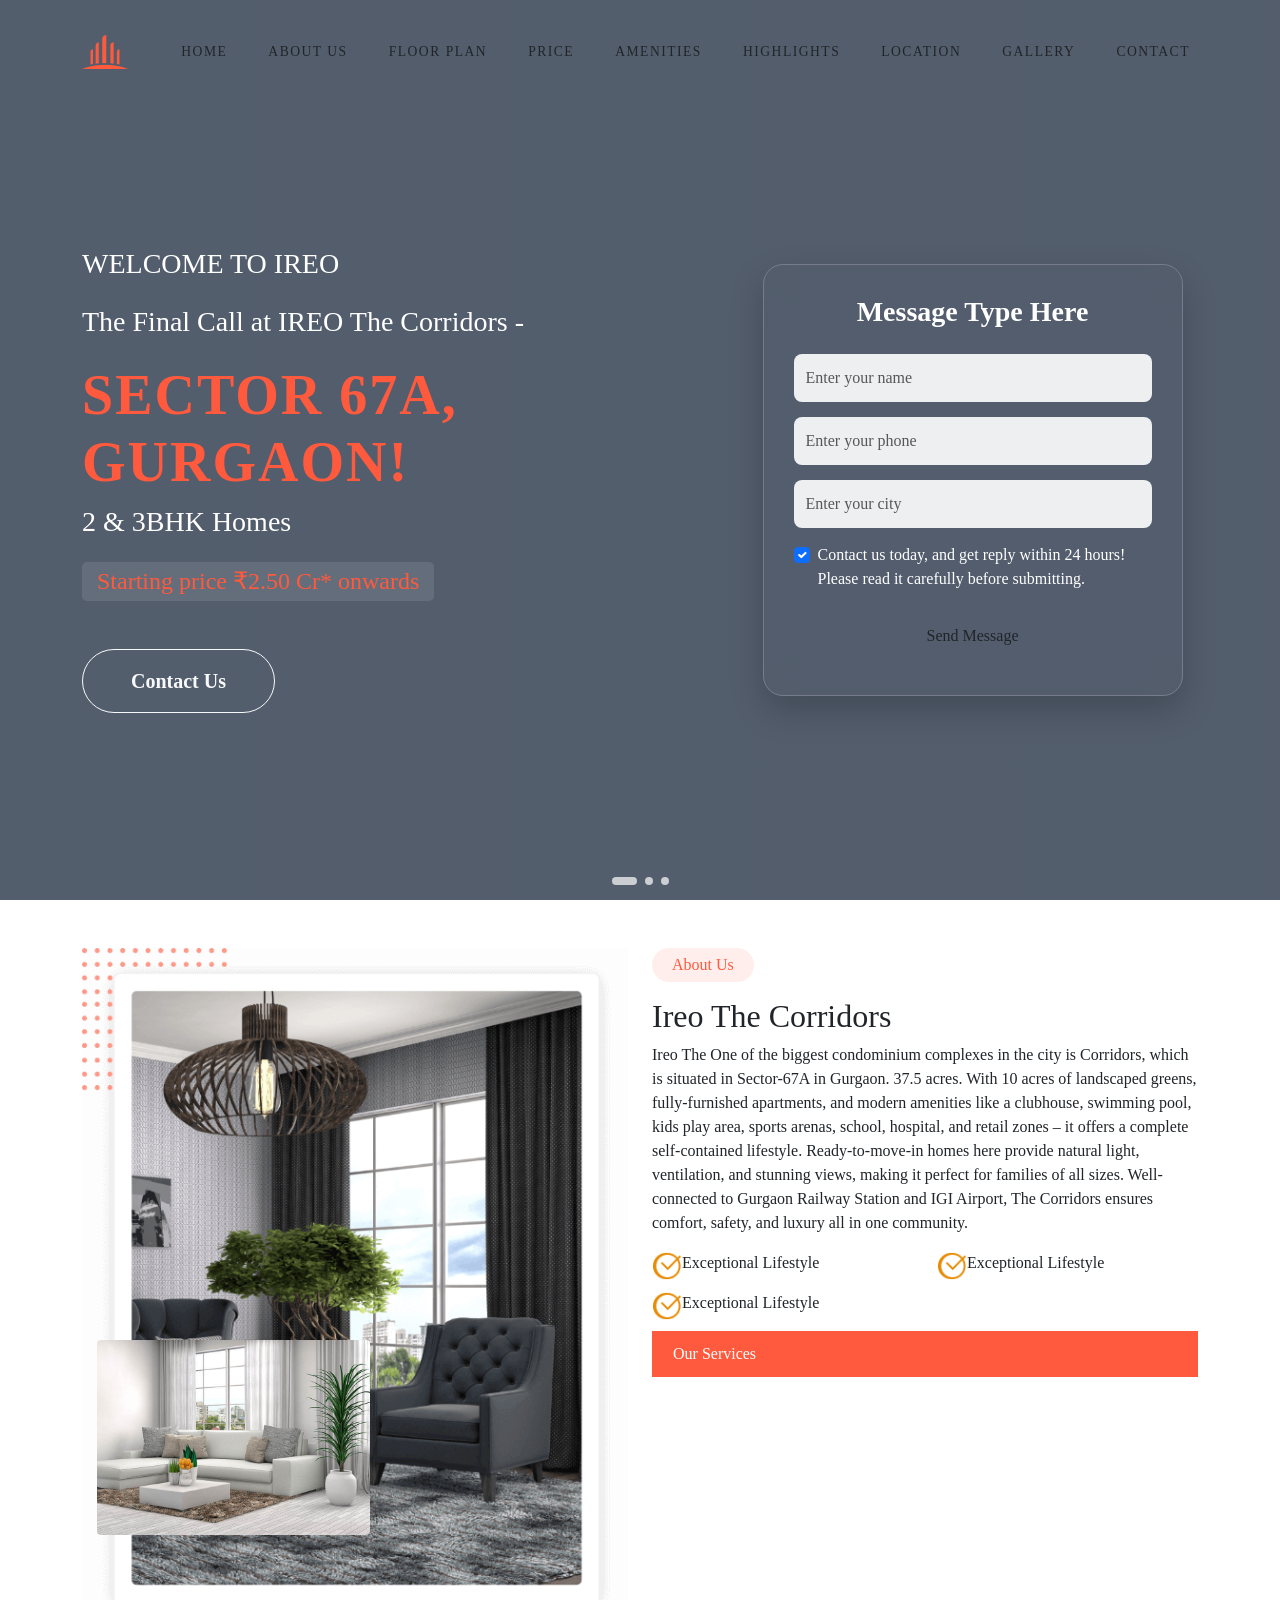
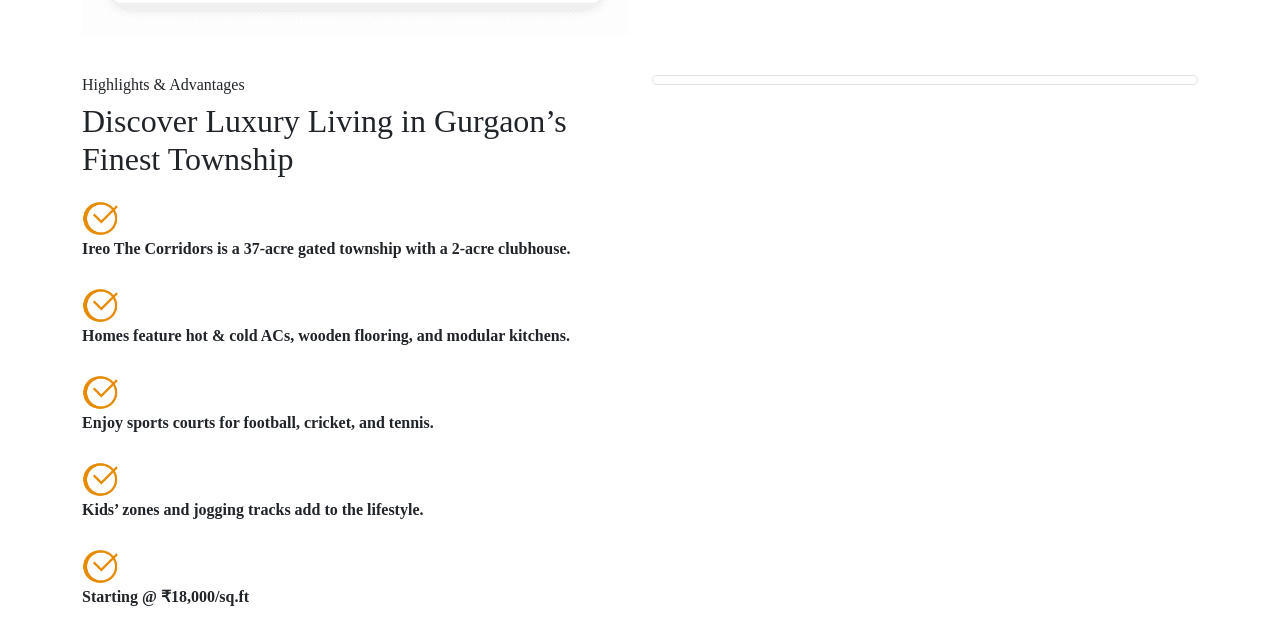
==== index.html @ 1a6e7563 "commit" ====
<!DOCTYPE html>
<html lang="en">

<head>
    <meta charset="UTF-8">
    <meta name="viewport" content="width=device-width, initial-scale=1.0">
    <title>Interior Design Studio | Premium Hero</title>

    <link
        href="https://fonts.googleapis.com/css2?family=Playfair+Display:wght@400;500;600&family=Montserrat:wght@300;400;500&display=swap"
        rel="stylesheet">
    <link href="https://unpkg.com/aos@2.3.1/dist/aos.css" rel="stylesheet">
    <link rel="stylesheet" href="https://cdnjs.cloudflare.com/ajax/libs/font-awesome/6.4.0/css/all.min.css">

    <link href="https://cdn.jsdelivr.net/npm/bootstrap@5.3.0/dist/css/bootstrap.min.css" rel="stylesheet">
    <link rel="stylesheet" href="https://cdnjs.cloudflare.com/ajax/libs/magnific-popup.js/1.1.0/magnific-popup.min.css">

    <link rel="stylesheet" href="https://cdn.jsdelivr.net/npm/swiper@11/swiper-bundle.min.css" />
    <link rel="stylesheet" href="style.css">

</head>

<body>

    <nav class="navbar navbar-expand-lg fixed-top" id="mainNav">
        <div class="container">
            <a class="navbar-brand" href="#"><img src="images/logo-light.png" alt=""></a>
            <button class="navbar-toggler" type="button" data-bs-toggle="collapse" data-bs-target="#navbarNav">
                <span class="navbar-toggler-icon"></span>
            </button>
            <div class="collapse navbar-collapse" id="navbarNav">
                <ul class="navbar-nav ms-auto">
                    <li class="nav-item"><a class="nav-link" href="#">Home</a></li>
                    <li class="nav-item"><a class="nav-link" href="#">About us</a></li>
                    <li class="nav-item"><a class="nav-link" href="#">Floor Plan</a></li>
                    <li class="nav-item"><a class="nav-link" href="#">Price</a></li>
                    <li class="nav-item"><a class="nav-link" href="#">Amenities</a></li>
                    <li class="nav-item"><a class="nav-link" href="#">Highlights</a></li>
                    <li class="nav-item"><a class="nav-link" href="#">Location</a></li>
                    <li class="nav-item"><a class="nav-link" href="#">Gallery</a></li>
                    <li class="nav-item"><a class="nav-link" href="#">Contact
                        </a></li>



                </ul>

            </div>
        </div>
    </nav>
    <!-- hero section  -->
    <section class="banner-sectionn">
        <div class="swiper mySwiperbann">
            <div class="swiper-wrapper">
                <div class="swiper-slide">
                    <div class="slide-bg"
                        style="background-image:linear-gradient(rgba(10, 25, 47, 0.7), rgba(10, 25, 47, 0.7)), url('https://i.pinimg.com/1200x/26/21/53/26215335d6351d52ab67315c3a9838b4.jpg');">
                    </div>
                    <div class="overlay"></div>
                </div>
                <div class="swiper-slide">
                    <div class="slide-bg"
                        style="background-image:linear-gradient(rgba(10, 25, 47, 0.6), rgba(10, 25, 47, 0.6)), url('https://i.pinimg.com/1200x/c9/88/17/c988176f91ba1140677cca1455663de6.jpg');">
                    </div>
                    <div class="overlay"></div>
                </div>
                <div class="swiper-slide">
                    <div class="slide-bg"
                        style="background-image:linear-gradient(rgba(10, 25, 47, 0.6), rgba(10, 25, 47, 0.6)), url('https://i.pinimg.com/1200x/88/0f/dd/880fdd22dc7174fcfbcab7b15460d712.jpg');">
                    </div>
                    <div class="overlay"></div>
                </div>
            </div>
            <div class="swiper-pagination"></div>
        </div>

        <div class="static-content-overlay">
            <div class="container hero-content">
                <div class="row gy-5 align-items-center ">

                    <div class="col-lg-7" data-aos="fade-right" data-aos-duration="1200">
                        <p class="h3 fw-light mb-4 text-start">WELCOME TO IREO


                        <p class="h3 fw-light mb-4 text-start">The Final Call at IREO The Corridors -

                        </p>
                        <h1 class="display-4 fw-bold mb-2 text-uppercase text-start" style="color: hsl(9, 100%, 62%)">
                            Sector 67A, Gurgaon!</h1>

                        <p class="h3 fw-light mb-4 text-start">2 & 3BHK Homes
                        <p class="h3 fw-light mb-4 text-start price-tag">Starting price ₹2.50 Cr* onwards




                        <div class="mt-4 d-flex flex-wrap gap-3 hero-btn">
                            <a href="tel:9112764534"
                                class="btn btn-outline-light btn-lg px-5 py-3 fw-bold rounded-pill">Contact Us</a>
                        </div>
                    </div>

                    <div class="col-lg-5" data-aos="zoom-in" data-aos-delay="300">
                        <div class="form-card">
                            <h3>Message Type Here</h3>
                            <form id="leadForm">
                                <input type="text" class="form-control" placeholder="Enter your name" required>
                                <input type="tel" class="form-control" placeholder="Enter your phone" required>
                                <input type="text" class="form-control" placeholder="Enter your city" required>

                                <div class="form-check mb-3">
                                    <input class="form-check-input" type="checkbox" value="" id="flexCheckDefault"
                                        checked>
                                    <label class="form-check-label" for="flexCheckDefault">
                                        Contact us today, and get reply within 24 hours! Please read it carefully before
                                        submitting.
                                    </label>
                                </div>

                                <button type="submit" class="btn btn-custommm w-100 py-3">Send Message</button>

                            </form>

                        </div>
                    </div>

                </div>
            </div>
        </div>
    </section>

    <!-- new  -->
    <div class="container mt-5">
        <div class="row">
            <div class="col-lg-6">
                <figure class="about-banner">
                    <img src="images/about-banner-1.png" alt="House interior">

                    <img src="images/about-banner-2.jpg" alt="House interior" class="abs-img">
                </figure>
            </div>
            <div class="col-lg-6">
                <p class="section-subtitle">About Us</p>
                <h2 class="h2 section-title">Ireo The Corridors</h2>
                <p class="about-text">
                    Ireo The One of the biggest condominium complexes in the city is Corridors, which is situated in
                    Sector-67A in Gurgaon. 37.5 acres. With 10 acres of landscaped greens, fully-furnished apartments,
                    and modern amenities like a clubhouse, swimming pool, kids play area, sports arenas, school,
                    hospital, and retail zones – it offers a complete self-contained lifestyle. Ready-to-move-in homes
                    here provide natural light, ventilation, and stunning views, making it perfect for families of all
                    sizes. Well-connected to Gurgaon Railway Station and IGI Airport, The Corridors ensures comfort,
                    safety, and luxury all in one community.


                </p>

                <div class="col-md-12">
                    <div class="row">
                        <div class="col-md-6 d-flex text-center">
                            <div class="about-item-icon ">
                                <img src="images/check.png" alt="">
                            </div>

                            <p class="about-item-text">Exceptional Lifestyle</p>

                        </div>
                        <div class="col-md-6 d-flex text-center">
                            <div class="about-item-icon ">
                                <img src="images/check.png" alt="">
                            </div>

                            <p class="about-item-text">Exceptional Lifestyle</p>

                        </div>
                        <div class="col-md-6 d-flex text-center">
                            <div class="about-item-icon ">
                                <img src="images/check.png" alt="">
                            </div>

                            <p class="about-item-text">Exceptional Lifestyle</p>

                        </div>
                    </div>
                                <a href="#service" class="btnn">Our Services</a>

                </div>

            </div>
        </div>
    </div>
    <!-- new  -->
    <section>
        <div class="container">
            <div class="row">
                <div class="col-lg-6">
                    <div class="list-high">
                        <h6>Highlights & Advantages</h6>
                        <h2>Discover Luxury Living in Gurgaon’s Finest Township
                        </h2>
                        <ul>
                            <li><img src="images/check.png" alt=""> <strong>Ireo The Corridors is a 37-acre gated
                                    township with a 2-acre clubhouse.</strong></li>
                            <li><img src="images/check.png" alt=""><strong>Homes feature hot & cold ACs, wooden
                                    flooring, and modular kitchens.
                                </strong></li>
                            <li><img src="images/check.png" alt=""><strong>Enjoy sports courts for football, cricket,
                                    and tennis.
                                </strong></li>
                            <li><img src="images/check.png" alt=""><strong>Kids’ zones and jogging tracks add to the
                                    lifestyle.</strong></li>
                            <li><img src="images/check.png" alt=""><strong>Starting @ ₹18,000/sq.ft</strong></li>

                        </ul>
                    </div>
                </div>
                <!-- 2 -->
                <div class="col-lg-6 col-md-6" data-aos="fade-left">
                    <div class="about-capital-image action-area">
                        <img src="https://i.pinimg.com/1200x/95/41/b0/9541b01515175f58a9a95c02dca76b1c.jpg" alt=""
                            title="TheNoidaTower" class="w-100 img-thumbnail round-img">
                    </div>
                </div>
            </div>
        </div>
    </section>
    <!-- highlight section  -->
    <script src="https://cdn.jsdelivr.net/npm/bootstrap@5.3.0/dist/js/bootstrap.bundle.min.js"></script>
    <script src="https://cdn.jsdelivr.net/npm/swiper@11/swiper-bundle.min.js"></script>
    <script src="https://code.jquery.com/jquery-3.6.0.min.js"></script>
    <script src="https://unpkg.com/aos@2.3.1/dist/aos.js"></script>


    <script>
        AOS.init({
            once: true,
            duration: 1000
        });

        var swiper = new Swiper(".mySwiperbann", {
            loop: true,
            speed: 2000,
            autoplay: {
                delay: 4000,
                disableOnInteraction: false,
            },
            effect: 'fade',
            fadeEffect: {
                crossFade: true
            },
            pagination: {
                el: ".swiper-pagination",
                clickable: true,
            },
        });

        document.getElementById('leadForm').addEventListener('submit', function (e) {
            e.preventDefault();
            alert('Thank you! Our expert will contact you shortly.');
        });
    </script>
    <script>


        const nav = document.getElementById('mainNav');
        window.addEventListener('scroll', () => {
            if (window.scrollY > 80) {
                nav.classList.add('scrolled');
            } else {
                nav.classList.remove('scrolled');
            }
        });
    </script>


    <!-- amenities swiper js  -->

    <script src="https://code.jquery.com/jquery-3.6.0.min.js"></script>
    <script src="https://cdnjs.cloudflare.com/ajax/libs/magnific-popup.js/1.1.0/jquery.magnific-popup.min.js"></script>


</body>

</html>
---- style.css ----
:root {
     --dark-jungle-green: hsl(188, 63%, 7%);
     --prussian-blue: hsl(200, 69%, 14%);
     --raisin-black-1: hsl(227, 29%, 13%);
     --raisin-black-2: hsl(229, 17%, 19%);
     --yellow-green: hsl(89, 72%, 45%);
     --orange-soda: hsl(9, 100%, 62%);
     --cultured-1: hsl(0, 0%, 93%);
     --cultured-2: hsl(192, 24%, 96%);
     --misty-rose: hsl(7, 56%, 91%);
     --alice-blue: hsl(210, 100%, 97%);
     --seashell: hsl(8, 100%, 97%);
     --cadet: hsl(200, 15%, 43%);
     --white: hsl(0, 0%, 100%);
     --black: hsl(0, 0%, 0%);
     --opal: hsl(180, 20%, 62%);
 }

  --ff-nunito-sans: "Nunito Sans", sans-serif;
  --ff-poppins: "Poppins", sans-serif;

  --fs-1: 1.875rem;
  --fs-2: 1.5rem;
  --fs-3: 1.375rem;
  --fs-4: 1.125rem;
  --fs-5: 0.875rem;
  --fs-6: 0.813rem;
  --fs-7: 0.75rem;

  --fw-500: 500;
  --fw-600: 600;
  --fw-700: 700;

  /**
   * transition
   */

  --transition: 0.25s ease;

  /**
   * spacing
   */

  --section-padding: 100px;

  /**
   * shadow
   */

  --shadow-1: 0 5px 20px 0 hsla(219, 56%, 21%, 0.1);
  --shadow-2: 0 16px 32px hsla(188, 63%, 7%, 0.1);

}





/*-----------------------------------*\
  #RESET
\*-----------------------------------*/

*, *::before, *::after {
  margin: 0;
  padding: 0;
  box-sizing: border-box;
}

li { list-style: none; }

a { text-decoration: none; }

a,
img,
span,
button,
ion-icon { display: block; }

button {
  border: none;
  background: none;
  font: inherit;
  text-align: left;
  cursor: pointer;
}

address { font-style: normal; }

ion-icon { pointer-events: none; }

html {
  font-family: var(--ff-nunito-sans);
  scroll-behavior: smooth;
}

body {
  background: var(--white);
  overflow-x: hidden;
}

::-webkit-scrollbar {
  width: 10px;
  height: 8px;
}

::-webkit-scrollbar-track { background: var(--white); }

::-webkit-scrollbar-thumb {
  background: var(--cadet);
  border-left: 2px solid var(--white);
}


@import url('https://fonts.googleapis.com/css2?family=Alyamama:wght@300..900&family=Cinzel:wght@400..900&family=Lobster+Two:ital,wght@0,400;0,700;1,400;1,700&family=Quicksand:wght@300..700&family=Vollkorn:ital,wght@0,400..900;1,400..900&display=swap');

 
 
 body {
     margin: 0;
     background-color: #fff;
     /* font-family: "Quicksand", sans-serif !important; */
  /* font-family: "Lobster Two", sans-serif !important; */

  /* font-family: "Alyamama", serif !important; */
 
  font-family: "Cinzel", serif !important;

  /* font-family: "Vollkorn", serif !important; */

 }

 h1,
 .navbar-brand {
     /* font-family: 'Playfair Display', serif; */
     letter-spacing: 2px;
 }

 .navbar {
     padding: 30px 0;
     transition: var(--transition);
     background: transparent;
     z-index: 1000;
 }

 .navbar.scrolled {
     padding: 15px 0;
     background: #fff;
     box-shadow: 0 5px 20px rgba(0, 0, 0, 0.05);
 }

 .navbar.scrolled .navbar-brand,
 .navbar.scrolled .nav-link {
     color: #000 !important;
 }


 .navbar-brand {
     font-weight: 600;
     color: var(--text-dark) !important;
 }

 .nav-link {
     color: var(--text-dark) !important;
     font-size: 0.85rem;
     text-transform: uppercase;
     letter-spacing: 1.5px;
     margin-left: 25px;
     transition: 0.3s;
 }

 .nav-link:hover {
     color: var(--accent-brown) !important;
 }

 /* hero section css  */
 :root {
     --transition-speed: 0.8s;
 }



 .banner-sectionn {
     position: relative;
     height: 100vh;
     width: 100%;
     overflow: hidden;
     background: #ffffff;

 }

 @media screen and (min-width:972px) {
     .banner-sectionn .hero-content {
         margin-top: 60px !important;
     }
 }

 .banner-sectionn .mySwiperbann {
     width: 100%;
     height: 100%;
     position: absolute;
     top: 0;
     left: 0;
     z-index: 1;
 }

 .banner-sectionn .slide-bg {
     position: absolute;
     top: 0;
     left: 0;
     width: 100%;
     height: 100%;
     background-size: cover;
     background-position: center;
     transform: scale(1.1);
     transition: transform 4s ease;
 }

 .banner-sectionn .swiper-slide-active .slide-bg {
     transform: scale(1);
 }

 .banner-sectionn .overlay {
     position: absolute;
     top: 0;
     left: 0;
     width: 100%;
     height: 100%;
     /* background: rgba(0, 0, 0, 0.4); */
     z-index: 1;

 }

 .banner-sectionn .static-content-overlay {
     position: absolute;
     top: 0;
     left: 0;
     width: 100%;
     height: 100%;
     z-index: 10;
     display: flex;
     align-items: center;
     pointer-events: none;
 }

 .banner-sectionn .hero-content {
     width: 100%;
     color: #fff;
     pointer-events: auto;
 }

 /* Amenities Styling */
 .banner-sectionn .amenities-list {
     list-style: none;
     padding: 0;
 }

 .banner-sectionn .amenities-list li {
     background: rgba(255, 255, 255, 0.12);
     margin-bottom: 12px;
     padding: 14px;
     border-left: 5px solid var(--gold-color);
     backdrop-filter: blur(10px);
     border-radius: 0 10px 10px 0;
     font-size: 1.15rem;
     max-width: 580px;
     display: flex;
     align-items: center;
 }

 /* Form Styling */
 .banner-sectionn .form-card {
     background: var(--glass-bg);
     backdrop-filter: blur(15px);
     border: 1px solid rgba(255, 255, 255, 0.2);
     padding: 30px;
     border-radius: 20px;
     box-shadow: 0 15px 35px rgba(0, 0, 0, 0.2);
     animation: slideInRight 1s ease forwards;
 }

 .banner-sectionn .form-card h3 {
     font-weight: bold;
     text-align: center;
     margin-bottom: 25px;
     color: #fff;
 }

 .banner-sectionn .form-control {
     background: rgba(255, 255, 255, 0.9);
     border: none;
     padding: 12px;
     margin-bottom: 15px;
     border-radius: 8px;
 }

 .banner-sectionn .captcha-box {
     background: #fff;
     border-radius: 6px;
     display: flex;
     align-items: center;
     margin-bottom: 20px;
     overflow: hidden;
 }

 .banner-sectionn .captcha-label {
     padding: 0 15px;
     color: #333;
     font-weight: bold;
     border-right: 1px solid #eee;
     background: #f8f9fa;
     height: 48px;
     line-height: 48px;
 }

 .banner-sectionn .submit-btn {
     background: var(--gold-color);
     color: #000;
     font-weight: 700;
     width: 100%;
     padding: 14px;
     border: none;
     border-radius: 6px;
     transition: 0.3s;
     text-transform: uppercase;
 }

 .banner-sectionn .submit-btn:hover {
     background: #fff;
     transform: translateY(-2px);
 }



 /* Responsive Breakpoints */
 @media (max-width: 991px) {
     .banner-sectionn {
         height: auto;
         min-height: 100vh;
     }

     .banner-sectionn .static-content-overlay {
         position: relative;
         padding: 100px 0 50px 0;
         display: block;
     }

     .banner-sectionn .mySwiperban {
         position: fixed;
         /* Keep background fixed while scrolling content on mobile */
     }

     .banner-sectionn .hero-content h1,
     .hero-content p {
         text-align: center !important;
     }

     .banner-sectionn .amenities-list li {
         max-width: 100%;
         font-size: 1rem;
     }

     .banner-sectionn .d-flex.gap-3 {
         justify-content: center;
     }
 }

 /* Swiper Pagination Style */
 .banner-sectionn .swiper-pagination-bullet {
     background: #fff !important;
     opacity: 0.7;
 }

 .banner-sectionn .swiper-pagination-bullet-active {
     background: #fff !important;
     width: 25px;
     border-radius: 5px;
 }

 /* Content & Amenities */
 .hero-content {
     position: relative;
     z-index: 10;
     color: #fff;
 }

 .amenities-list {
     list-style: none;
     padding: 0;
 }

 .amenities-list li {
     background: rgba(255, 255, 255, 0.12);
     margin-bottom: 12px;
     padding: 14px;
     border-left: 5px solid var(--gold-color);
     backdrop-filter: blur(10px);
     border-radius: 0 10px 10px 0;
     font-size: 1.15rem;
     max-width: 580px;
     display: flex;
     align-items: center;
 }

 /* Right Form Styling */
 .form-card {
     background: var(--green-color);
     padding: 35px;
     border-radius: 15px 50px;
     border: 1px solid rgba(255, 255, 255, 0.15);
     box-shadow: 0 20px 40px rgba(0, 0, 0, 0.5);
     max-width: 420px;
     margin: 0 auto;
 }

 .form-card h3 {
     color: var(--gold-color);
     font-weight: bold;
     text-align: center;
     margin-bottom: 25px;
 }

 .form-control {
     height: 48px;
     margin-bottom: 15px;
     border: none;
     border-radius: 6px;
 }

 .captcha-box {
     background: #fff;
     border-radius: 6px;
     display: flex;
     align-items: center;
     margin-bottom: 20px;
     overflow: hidden;
 }

 .captcha-label {
     padding: 0 15px;
     color: #333;
     font-weight: bold;
     border-right: 1px solid #eee;
     background: #f8f9fa;
     height: 48px;
     line-height: 48px;
 }

 .submit-btn {
     background: var(--gold-color);
     color: #000;
     font-weight: 700;
     width: 100%;
     padding: 14px;
     border: none;
     border-radius: 6px;
     transition: 0.3s;
 }

 .submit-btn:hover {
     background: #fff;
     transform: translateY(-2px);
 }

 /* Responsiveness Fine-Tuning */
 @media (max-width: 991px) {
     .hero-section {
         text-align: center;
         padding-top: 110px;
     }

     .amenities-list li {
         margin: 10px auto;
         text-align: left;
         font-size: 1rem;
     }

     .hero-content h1 {
         font-size: 2.2rem;
     }

     .swiper-button-next,
     .swiper-button-prev {
         display: none;
     }

 }

 /* css start  */
 .price-tag {
     font-size: 1.5rem;
     color: var(--orange-soda);
     background: rgba(255, 255, 255, 0.1);
     display: inline-block;
     padding: 5px 15px;
     border-radius: 5px;
     font-weight: bold;
     /* margin-top: 15px; */
 }

 .section-al {
     margin-top: 100px;
     margin-bottom: 100px;
 }

 /* Amenties css          */
 .list-high li {
     list-style: none;
     padding: 13px 0px;


 }

 .list-high ul {
     padding-left: 0px;
 }

 .list-high img {
     width: 37px;
     margin-right: 13px;
 }
.section-subtitle {
  color: var(--orange-soda);
  font-size: var(--fs-5);
  font-weight: var(--fw-600);
  padding: 5px 20px;
  background: hsla(9, 100%, 62%, 0.1);
  width: max-content;
  border-radius: 50px;
  margin-bottom: 15px;
}
 /* here is start css new  */
.about-banner {
  position: relative;
  margin-bottom: 40px;
}

.about-banner > img {
  max-width: max-content;
  width: 100%;
}

.about-banner .abs-img {
  position: absolute;
  bottom: 100px;
  left: 15px;
  width: 50%;
  border-radius: 4px;
}
.about-item-icon img{
    width: 30px;
}

.btnn {
  position: relative;
  background: var(--orange-soda);
  color: var(--white);
  font-family: var(--ff-poppins);
  font-size: var(--fs-5);
  text-transform: var(--text-transform, capitalize);
  border: 1px solid var(--orange-soda);
  padding: 10px 20px;
  z-index: 1;
}

.btnn:is(:hover, :focus) {
  background: var(--black);
  color: var(--dark-jungle-green);
  border-color: var(--black);
}

.btnn::before {
  content: "";
  position: absolute;
  top: 0;
  left: 0;
  width: 0;
  height: 100%;
  background: var(--white);
  transition: var(--transition);
  z-index: -1;
}

.btnn:is(:hover, :focus)::before { width: 100%; }
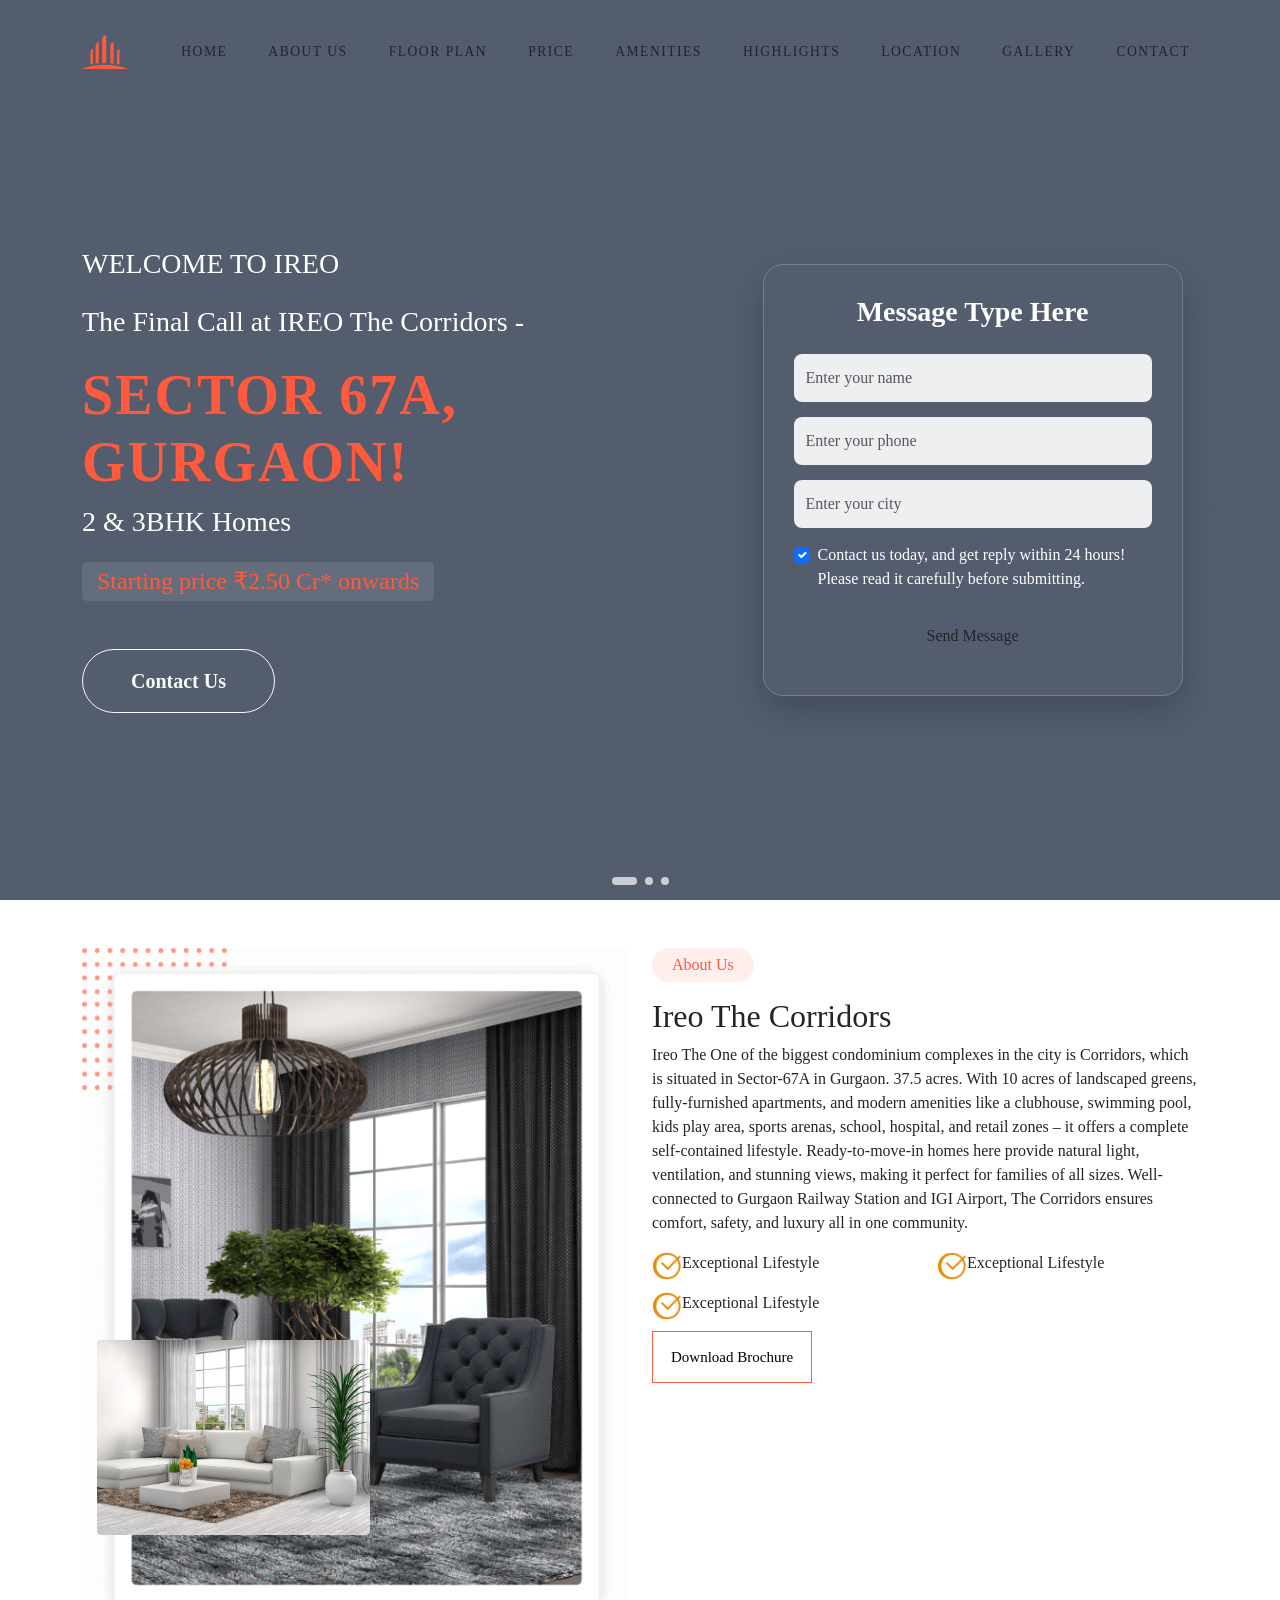
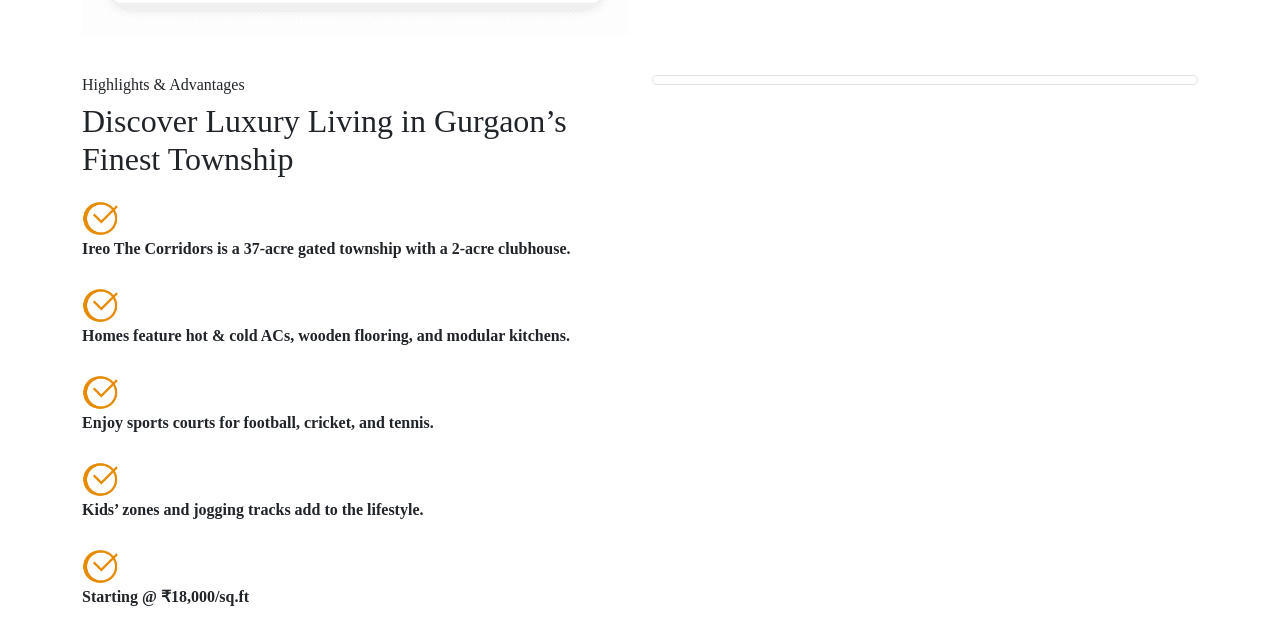
==== commit 88f546e9: "commmit" ====
--- a/index.html
+++ b/index.html
@@ -181,7 +181,7 @@
 
                         </div>
                     </div>
-                                <a href="#service" class="btnn">Our Services</a>
+<button class="button-57" role="button"><span class="text">Download Brochure</span><span>Download Brochure</span></button>
 
                 </div>
 
--- a/style.css
+++ b/style.css
@@ -16,41 +16,7 @@
      --opal: hsl(180, 20%, 62%);
  }
 
-  --ff-nunito-sans: "Nunito Sans", sans-serif;
-  --ff-poppins: "Poppins", sans-serif;
-
-  --fs-1: 1.875rem;
-  --fs-2: 1.5rem;
-  --fs-3: 1.375rem;
-  --fs-4: 1.125rem;
-  --fs-5: 0.875rem;
-  --fs-6: 0.813rem;
-  --fs-7: 0.75rem;
-
-  --fw-500: 500;
-  --fw-600: 600;
-  --fw-700: 700;
-
-  /**
-   * transition
-   */
-
-  --transition: 0.25s ease;
-
-  /**
-   * spacing
-   */
-
-  --section-padding: 100px;
-
-  /**
-   * shadow
-   */
-
-  --shadow-1: 0 5px 20px 0 hsla(219, 56%, 21%, 0.1);
-  --shadow-2: 0 16px 32px hsla(188, 63%, 7%, 0.1);
-
-}
+ 
 
 
 
@@ -146,6 +112,7 @@
      padding: 15px 0;
      background: #fff;
      box-shadow: 0 5px 20px rgba(0, 0, 0, 0.05);
+     transition: all 0.5s;
  }
 
  .navbar.scrolled .navbar-brand,
@@ -582,3 +549,68 @@
 
 .btnn:is(:hover, :focus)::before { width: 100%; }
 
+/* new  */
+
+/* CSS */
+.button-57 {
+  position: relative;
+  overflow: hidden;
+  border: 1px solid var(--orange-soda);
+  color: #000000;
+  display: inline-block;
+  font-size: 15px;
+  line-height: 15px;
+  padding: 18px 18px 17px;
+  text-decoration: none;
+  cursor: pointer;
+  background: #fff;
+  user-select: none;
+  -webkit-user-select: none;
+  touch-action: manipulation;
+}
+
+.button-57 span:first-child {
+  position: relative;
+  transition: color 600ms cubic-bezier(0.48, 0, 0.12, 1);
+  z-index: 10;
+}
+
+.button-57 span:last-child {
+  color: white;
+  display: block;
+  position: absolute;
+  bottom: 0;
+  transition: all 500ms cubic-bezier(0.48, 0, 0.12, 1);
+  z-index: 100;
+  opacity: 0;
+  top: 50%;
+  left: 50%;
+  transform: translateY(225%) translateX(-50%);
+  height: 14px;
+  line-height: 13px;
+}
+
+.button-57:after {
+  content: "";
+  position: absolute;
+  bottom: -50%;
+  left: 0;
+  width: 100%;
+  height: 100%;
+  background-color: var(--orange-soda);
+  transform-origin: bottom center;
+  transition: transform 600ms cubic-bezier(0.48, 0, 0.12, 1);
+  transform: skewY(9.3deg) scaleY(0);
+  z-index: 50;
+}
+
+.button-57:hover:after {
+  transform-origin: bottom center;
+  transform: skewY(9.3deg) scaleY(2);
+}
+
+.button-57:hover span:last-child {
+  transform: translateX(-50%) translateY(-100%);
+  opacity: 1;
+  transition: all 900ms cubic-bezier(0.48, 0, 0.12, 1);
+}
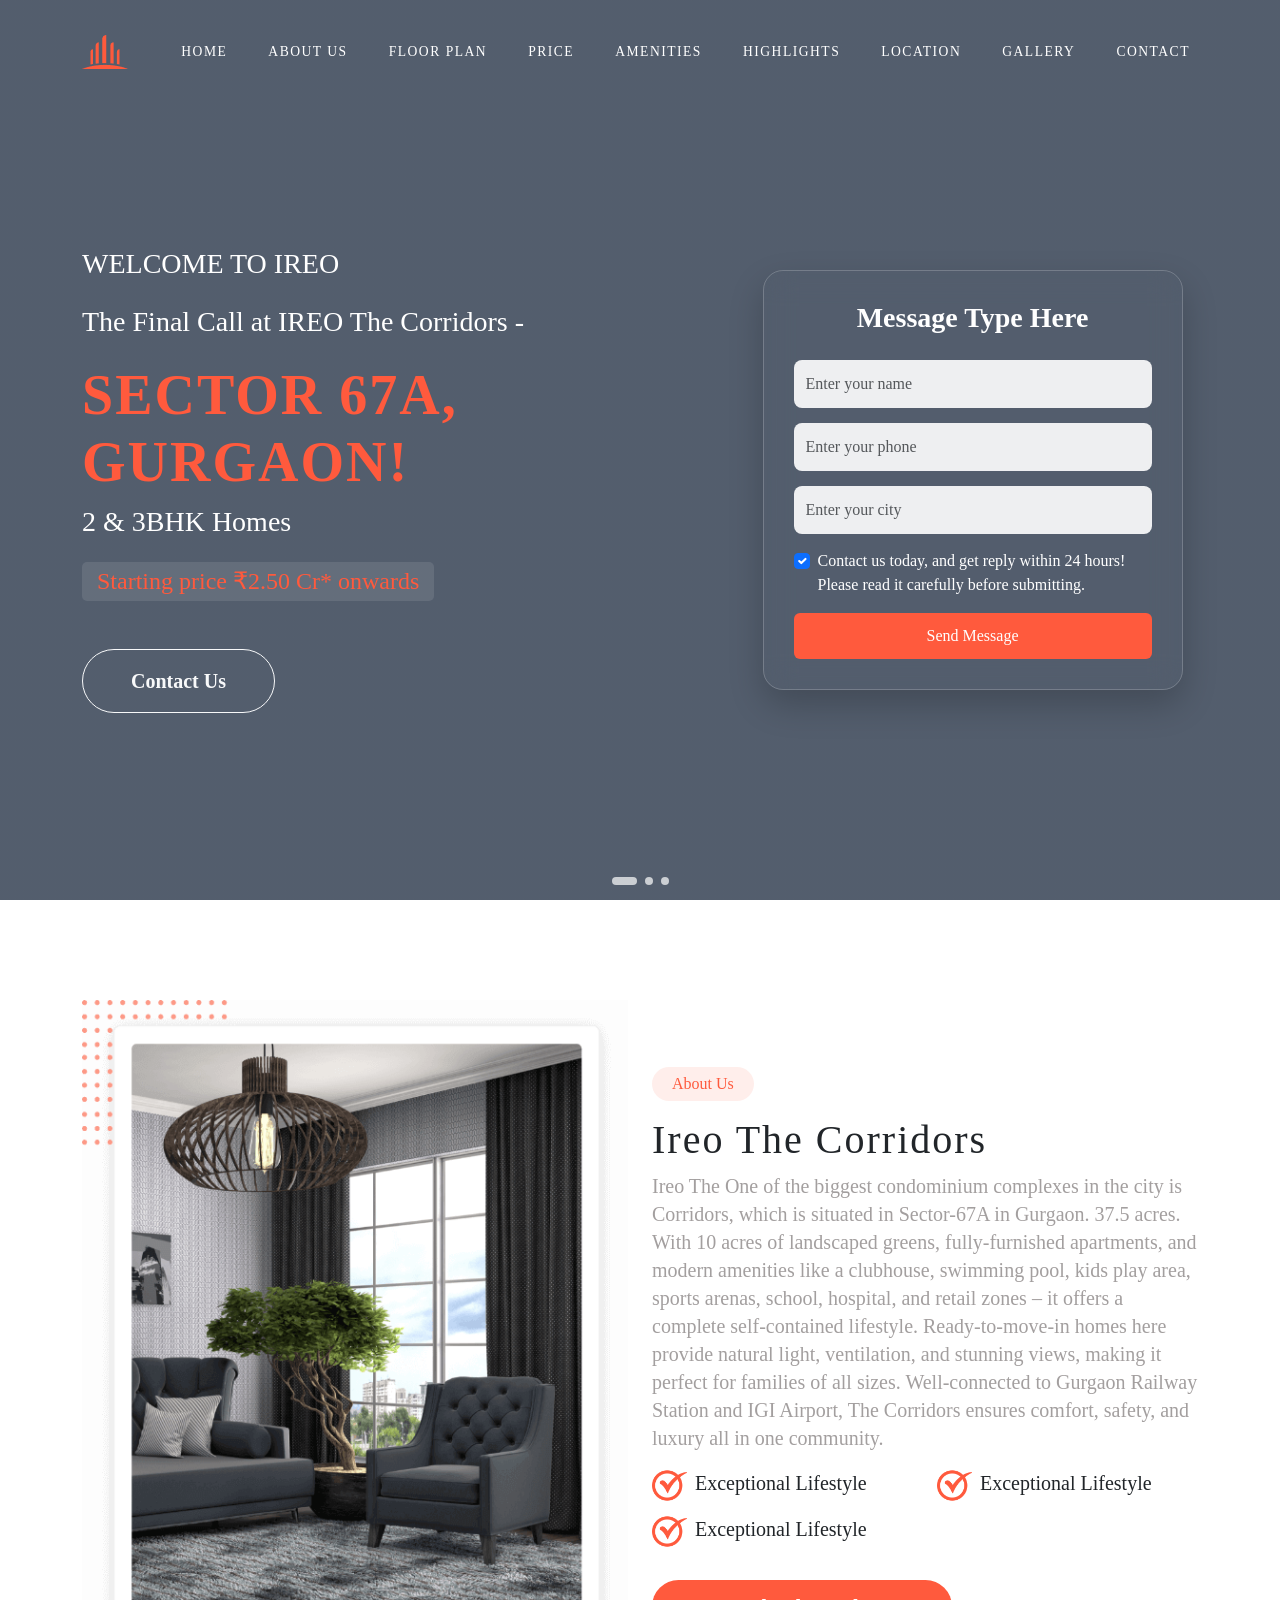
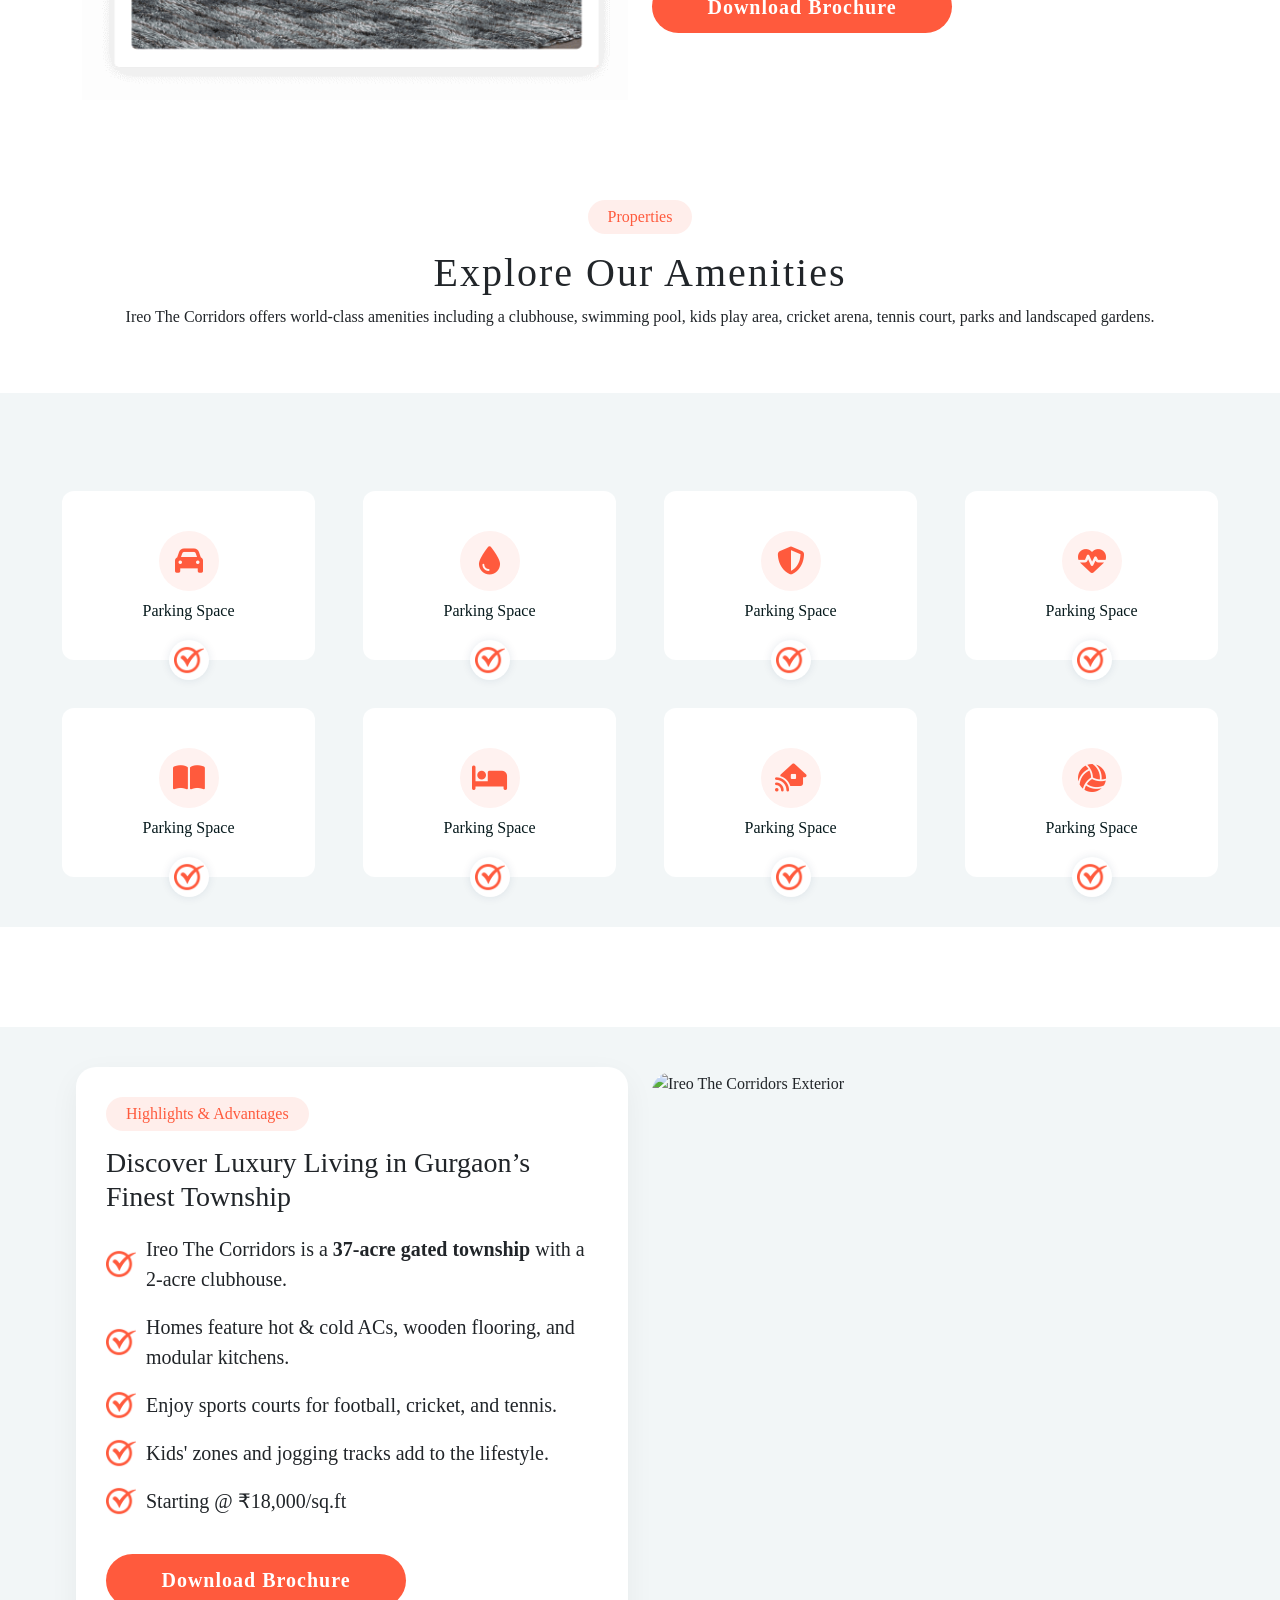
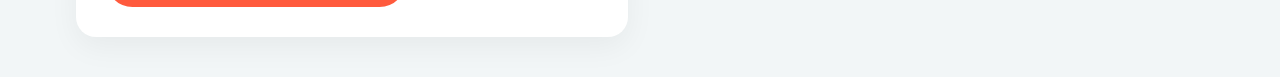
==== commit 75db1977: "commmit" ====
--- a/index.html
+++ b/index.html
@@ -6,8 +6,10 @@
     <meta name="viewport" content="width=device-width, initial-scale=1.0">
     <title>Interior Design Studio | Premium Hero</title>
 
+    <link rel="preconnect" href="https://fonts.googleapis.com">
+    <link rel="preconnect" href="https://fonts.gstatic.com" crossorigin>
     <link
-        href="https://fonts.googleapis.com/css2?family=Playfair+Display:wght@400;500;600&family=Montserrat:wght@300;400;500&display=swap"
+        href="https://fonts.googleapis.com/css2?family=Nunito+Sans:wght@400;600;700&family=Poppins:wght@400;500;600;700&display=swap"
         rel="stylesheet">
     <link href="https://unpkg.com/aos@2.3.1/dist/aos.css" rel="stylesheet">
     <link rel="stylesheet" href="https://cdnjs.cloudflare.com/ajax/libs/font-awesome/6.4.0/css/all.min.css">
@@ -117,7 +119,7 @@
                                     </label>
                                 </div>
 
-                                <button type="submit" class="btn btn-custommm w-100 py-3">Send Message</button>
+                                <button type="submit" class="btn btn-hero">Send Message</button>
 
                             </form>
 
@@ -130,18 +132,17 @@
     </section>
 
     <!-- new  -->
-    <div class="container mt-5">
+    <div class="container section-space">
         <div class="row">
             <div class="col-lg-6">
-                <figure class="about-banner">
+                <div class="about-banner">
                     <img src="images/about-banner-1.png" alt="House interior">
 
-                    <img src="images/about-banner-2.jpg" alt="House interior" class="abs-img">
-                </figure>
-            </div>
-            <div class="col-lg-6">
+                </div>
+            </div>
+            <div class="col-lg-6  align-content-center">
                 <p class="section-subtitle">About Us</p>
-                <h2 class="h2 section-title">Ireo The Corridors</h2>
+                <h1 class="section-title">Ireo The Corridors</h1>
                 <p class="about-text">
                     Ireo The One of the biggest condominium complexes in the city is Corridors, which is situated in
                     Sector-67A in Gurgaon. 37.5 acres. With 10 acres of landscaped greens, fully-furnished apartments,
@@ -158,71 +159,245 @@
                     <div class="row">
                         <div class="col-md-6 d-flex text-center">
                             <div class="about-item-icon ">
-                                <img src="images/check.png" alt="">
+                                <img src="images/checked.png" alt="">
                             </div>
 
-                            <p class="about-item-text">Exceptional Lifestyle</p>
+                            <p class="about-item-text ms-2">Exceptional Lifestyle</p>
 
                         </div>
                         <div class="col-md-6 d-flex text-center">
                             <div class="about-item-icon ">
-                                <img src="images/check.png" alt="">
+                                <img src="images/checked.png" alt="">
                             </div>
 
-                            <p class="about-item-text">Exceptional Lifestyle</p>
+                            <p class="about-item-text ms-2">Exceptional Lifestyle</p>
 
                         </div>
                         <div class="col-md-6 d-flex text-center">
                             <div class="about-item-icon ">
-                                <img src="images/check.png" alt="">
+                                <img src="images/checked.png" alt="">
                             </div>
 
-                            <p class="about-item-text">Exceptional Lifestyle</p>
+                            <p class="about-item-text ms-2">Exceptional Lifestyle</p>
 
                         </div>
                     </div>
-<button class="button-57" role="button"><span class="text">Download Brochure</span><span>Download Brochure</span></button>
-
+                    <button class="custom-btn btn-fill text-center">
+                        <span class="btn-text-main">Download Brochure</span>
+                        <span class="btn-text-hover">Download Brochure</span>
+                    </button>
                 </div>
 
             </div>
         </div>
     </div>
     <!-- new  -->
-    <section>
-        <div class="container">
-            <div class="row">
-                <div class="col-lg-6">
-                    <div class="list-high">
-                        <h6>Highlights & Advantages</h6>
-                        <h2>Discover Luxury Living in Gurgaon’s Finest Township
-                        </h2>
-                        <ul>
-                            <li><img src="images/check.png" alt=""> <strong>Ireo The Corridors is a 37-acre gated
-                                    township with a 2-acre clubhouse.</strong></li>
-                            <li><img src="images/check.png" alt=""><strong>Homes feature hot & cold ACs, wooden
-                                    flooring, and modular kitchens.
-                                </strong></li>
-                            <li><img src="images/check.png" alt=""><strong>Enjoy sports courts for football, cricket,
-                                    and tennis.
-                                </strong></li>
-                            <li><img src="images/check.png" alt=""><strong>Kids’ zones and jogging tracks add to the
-                                    lifestyle.</strong></li>
-                            <li><img src="images/check.png" alt=""><strong>Starting @ ₹18,000/sq.ft</strong></li>
-
+    <!-- Amenties section  -->
+
+    <div class="container  mb-5 pb-5 section-space">
+        <div class="col-12 text-center">
+            <p class="section-subtitlee">Properties</p>
+            <h1 class="section-title">Explore Our Amenities</h1>
+            <p>Ireo The Corridors offers world-class amenities including a clubhouse, swimming pool, kids play area,
+                cricket arena, tennis court, parks and landscaped gardens.</p>
+        </div>
+    </div>
+    <div class="container-fluid Amenities">
+
+
+        <div class="row g-5 amenities-gap">
+
+            <div class="col-sm-6 col-md-4 col-lg-3">
+                <a href="#" class="features-card">
+
+                    <div class="card-icon">
+                        <i class="fa-solid fa-car"></i>
+                    </div>
+
+                    <h3 class="card-title">Parking Space</h3>
+
+                    <div class="card-btn">
+                        <img style="width: 30px;" src="images/checked.png" alt="">
+                    </div>
+
+                </a>
+            </div>
+
+            <div class="col-sm-6 col-md-4 col-lg-3">
+                <a href="#" class="features-card">
+
+                    <div class="card-icon">
+                        <i class="fa-solid fa-droplet"></i>
+                    </div>
+
+                    <h3 class="card-title">Parking Space</h3>
+
+                    <div class="card-btn">
+                        <img style="width: 30px;" src="images/checked.png" alt="">
+                    </div>
+
+                </a>
+            </div>
+
+            <div class="col-sm-6 col-md-4 col-lg-3">
+                <a href="#" class="features-card">
+
+                    <div class="card-icon">
+                        <i class="fa-solid fa-shield-halved"></i>
+                    </div>
+
+                    <h3 class="card-title">Parking Space</h3>
+
+                    <div class="card-btn">
+                        <img style="width: 30px;" src="images/checked.png" alt="">
+                    </div>
+
+                </a>
+            </div>
+
+            <div class="col-sm-6 col-md-4 col-lg-3">
+                <a href="#" class="features-card">
+
+                    <div class="card-icon">
+                        <i class="fa-solid fa-heart-pulse"></i>
+                    </div>
+
+                    <h3 class="card-title">Parking Space</h3>
+
+                    <div class="card-btn">
+                        <img style="width: 30px;" src="images/checked.png" alt="">
+                    </div>
+
+                </a>
+            </div>
+
+            <div class="col-sm-6 col-md-4 col-lg-3">
+                <a href="#" class="features-card">
+
+                    <div class="card-icon">
+                        <i class="fa-solid fa-book-open"></i>
+                    </div>
+
+                    <h3 class="card-title">Parking Space</h3>
+
+                    <div class="card-btn">
+                        <img style="width: 30px;" src="images/checked.png" alt="">
+                    </div>
+
+                </a>
+            </div>
+
+            <div class="col-sm-6 col-md-4 col-lg-3">
+                <a href="#" class="features-card">
+
+                    <div class="card-icon">
+                        <i class="fa-solid fa-bed"></i>
+                    </div>
+
+                    <h3 class="card-title">Parking Space</h3>
+
+                    <div class="card-btn">
+                        <img style="width: 30px;" src="images/checked.png" alt="">
+                    </div>
+
+                </a>
+            </div>
+
+            <div class="col-sm-6 col-md-4 col-lg-3">
+                <a href="#" class="features-card">
+
+                    <div class="card-icon">
+                        <i class="fa-solid fa-house-signal"></i>
+                    </div>
+
+                    <h3 class="card-title">Parking Space</h3>
+
+                    <div class="card-btn">
+                        <img style="width: 30px;" src="images/checked.png" alt="">
+                    </div>
+
+                </a>
+            </div>
+
+            <div class="col-sm-6 col-md-4 col-lg-3">
+                <a href="#" class="features-card">
+
+                    <div class="card-icon">
+                        <i class="fa-solid fa-volleyball"></i>
+                    </div>
+
+                    <h3 class="card-title">Parking Space</h3>
+
+                    <div class="card-btn">
+                        <img style="width: 30px;" src="images/checked.png" alt="">
+                    </div>
+
+                </a>
+            </div>
+
+        </div>
+    </div>
+    <!-- Amenties section  -->
+
+    <!-- highlight section  -->
+
+
+    <section class="luxury-section section-space">
+        <div class="container-fluid">
+            <div class="row align-items-center">
+
+
+
+                <div class="col-lg-6 animate__animated animate__fadeInRight">
+                    <div class="content-box ms-lg-4">
+                        <p class="section-subtitle">Highlights
+                            &amp;
+                            Advantages
+                        </p>
+                        <h3 class="">Discover Luxury Living in Gurgaon’s Finest Township</h3>
+
+                        <ul class="highlight-list">
+                            <li class="feature-item">
+                                <img src="images/checked.png" alt="icon" class="">
+                                <span>Ireo The Corridors is a <strong>37-acre gated township</strong> with a 2-acre
+                                    clubhouse.</span>
+                            </li>
+                            <li class="feature-item">
+                                <img src="images/checked.png" alt="icon" class="">
+                                <span>Homes feature hot & cold ACs, wooden flooring, and modular kitchens.</span>
+                            </li>
+                            <li class="feature-item">
+                                <img src="images/checked.png" alt="icon" class="">
+                                <span>Enjoy sports courts for football, cricket, and tennis.</span>
+                            </li>
+                            <li class="feature-item">
+                                <img src="images/checked.png" alt="icon" class="">
+                                <span>Kids' zones and jogging tracks add to the lifestyle.</span>
+                            </li>
+                            <li class="feature-item">
+                                <img src="images/checked.png" alt="icon" class="">
+                                <span>Starting @ ₹18,000/sq.ft
+                                </span>
+                            </li>
                         </ul>
+
+                        <button class="custom-btn btn-fill text-center">
+                            <span class="btn-text-main">Download Brochure</span>
+                            <span class="btn-text-hover">Download Brochure</span>
+                        </button>
                     </div>
                 </div>
                 <!-- 2 -->
-                <div class="col-lg-6 col-md-6" data-aos="fade-left">
-                    <div class="about-capital-image action-area">
-                        <img src="https://i.pinimg.com/1200x/95/41/b0/9541b01515175f58a9a95c02dca76b1c.jpg" alt=""
-                            title="TheNoidaTower" class="w-100 img-thumbnail round-img">
+                <div class="col-lg-6 animate__animated animate__fadeInLeft">
+                    <div class="image-wrapper">
+                        <img src="https://corridors.ireoproperties.org.in/assets/media/icons/corridor.jpg"
+                            alt="Ireo The Corridors Exterior" style="height: 560px;">
                     </div>
                 </div>
             </div>
         </div>
     </section>
+
     <!-- highlight section  -->
     <script src="https://cdn.jsdelivr.net/npm/bootstrap@5.3.0/dist/js/bootstrap.bundle.min.js"></script>
     <script src="https://cdn.jsdelivr.net/npm/swiper@11/swiper-bundle.min.js"></script>
--- a/style.css
+++ b/style.css
@@ -4,7 +4,7 @@
      --raisin-black-1: hsl(227, 29%, 13%);
      --raisin-black-2: hsl(229, 17%, 19%);
      --yellow-green: hsl(89, 72%, 45%);
-     --orange-soda: hsl(9, 100%, 62%);
+     --orange-soda: #ff5a3d;
      --cultured-1: hsl(0, 0%, 93%);
      --cultured-2: hsl(192, 24%, 96%);
      --misty-rose: hsl(7, 56%, 91%);
@@ -14,84 +14,105 @@
      --white: hsl(0, 0%, 100%);
      --black: hsl(0, 0%, 0%);
      --opal: hsl(180, 20%, 62%);
- }
-
- 
-
-
-
-
-
-/*-----------------------------------*\
-  #RESET
-\*-----------------------------------*/
-
-*, *::before, *::after {
-  margin: 0;
-  padding: 0;
-  box-sizing: border-box;
-}
-
-li { list-style: none; }
-
-a { text-decoration: none; }
-
-a,
-img,
-span,
-button,
-ion-icon { display: block; }
-
-button {
-  border: none;
-  background: none;
-  font: inherit;
-  text-align: left;
-  cursor: pointer;
-}
-
-address { font-style: normal; }
-
-ion-icon { pointer-events: none; }
-
-html {
-  font-family: var(--ff-nunito-sans);
-  scroll-behavior: smooth;
-}
-
-body {
-  background: var(--white);
-  overflow-x: hidden;
-}
-
-::-webkit-scrollbar {
-  width: 10px;
-  height: 8px;
-}
-
-::-webkit-scrollbar-track { background: var(--white); }
-
-::-webkit-scrollbar-thumb {
-  background: var(--cadet);
-  border-left: 2px solid var(--white);
-}
-
-
-@import url('https://fonts.googleapis.com/css2?family=Alyamama:wght@300..900&family=Cinzel:wght@400..900&family=Lobster+Two:ital,wght@0,400;0,700;1,400;1,700&family=Quicksand:wght@300..700&family=Vollkorn:ital,wght@0,400..900;1,400..900&display=swap');
-
- 
- 
+     font-family: var(--ff-poppins);
+
+ }
+
+ .btn-hero {
+     background-color: var(--orange-soda);
+     width: 100%;
+     color: #fff;
+     padding: 10px 20px;
+ }
+
+ .btn-hero:hover {
+     background-color: #ff5a3db1;
+ }
+
+
+
+
+
+
+
+ *,
+ *::before,
+ *::after {
+     margin: 0;
+     padding: 0;
+     box-sizing: border-box;
+ }
+
+ li {
+     list-style: none;
+ }
+
+ a {
+     text-decoration: none;
+ }
+
+ a,
+ img,
+ span,
+ button {
+     display: block;
+ }
+
+ button {
+     border: none;
+     background: none;
+     font: inherit;
+     text-align: left;
+     cursor: pointer;
+ }
+
+ address {
+     font-style: normal;
+ }
+
+ ion-icon {
+     pointer-events: none;
+ }
+
+ html {
+     font-family: var(--ff-nunito-sans);
+     scroll-behavior: smooth;
+ }
+
+ body {
+     background: var(--white);
+     overflow-x: hidden;
+ }
+
+ ::-webkit-scrollbar {
+     width: 10px;
+     height: 8px;
+ }
+
+ ::-webkit-scrollbar-track {
+     background: var(--white);
+ }
+
+ ::-webkit-scrollbar-thumb {
+     background: var(--cadet);
+     border-left: 2px solid var(--white);
+ }
+
+
+ @import url('https://fonts.googleapis.com/css2?family=Alyamama:wght@300..900&family=Cinzel:wght@400..900&family=Lobster+Two:ital,wght@0,400;0,700;1,400;1,700&family=Quicksand:wght@300..700&family=Vollkorn:ital,wght@0,400..900;1,400..900&display=swap');
+
+
+
  body {
      margin: 0;
      background-color: #fff;
      /* font-family: "Quicksand", sans-serif !important; */
-  /* font-family: "Lobster Two", sans-serif !important; */
-
-  /* font-family: "Alyamama", serif !important; */
- 
-  font-family: "Cinzel", serif !important;
-
-  /* font-family: "Vollkorn", serif !important; */
+     /* font-family: "Lobster Two", sans-serif !important; */
+
+     /* font-family: "Alyamama", serif !important; */
+
+     font-family: "Cinzel", serif !important;
+
 
  }
 
@@ -118,6 +139,9 @@
  .navbar.scrolled .navbar-brand,
  .navbar.scrolled .nav-link {
      color: #000 !important;
+     font-weight: 500;
+
+
  }
 
 
@@ -127,7 +151,7 @@
  }
 
  .nav-link {
-     color: var(--text-dark) !important;
+     color: #fff !important;
      font-size: 0.85rem;
      text-transform: uppercase;
      letter-spacing: 1.5px;
@@ -485,132 +509,354 @@
      width: 37px;
      margin-right: 13px;
  }
-.section-subtitle {
-  color: var(--orange-soda);
-  font-size: var(--fs-5);
-  font-weight: var(--fw-600);
-  padding: 5px 20px;
-  background: hsla(9, 100%, 62%, 0.1);
-  width: max-content;
-  border-radius: 50px;
-  margin-bottom: 15px;
+
+ .section-subtitle {
+     color: var(--orange-soda);
+     font-size: var(--fs-5);
+     font-weight: var(--fw-600);
+     padding: 5px 20px;
+     background: #ff5a3d1a;
+     width: max-content;
+     border-radius: 50px;
+
+     margin-bottom: 15px;
+ }
+
+ .section-subtitlee {
+     color: var(--orange-soda);
+     font-size: var(--fs-5);
+     font-weight: var(--fw-600);
+     width: max-content;
+     margin-bottom: 15px;
+     padding: 5px 20px;
+     background: rgba(255, 90, 61, 0.1);
+     border-radius: 50px;
+     margin-inline: auto;
+ }
+
+ /* here is start css new  */
+ .section-space {
+     margin-top: 100px;
+ }
+
+ .about-banner {
+     position: relative;
+ }
+
+ .about-banner img {
+     height: 700px;
+     width: 100%;
+ }
+
+ .about-item-text {
+     font-size: 20px;
+ }
+
+ .about-item-icon img {
+     width: 35px;
+ }
+
+ .custom-btn {
+     position: relative;
+     width: 100%;
+     max-width: 300px;
+     height: 53px;
+     background: var(--orange-soda);
+     color: #ffffff;
+     font-weight: 700;
+     letter-spacing: 1px;
+     overflow: hidden;
+     transition: all 0.4s cubic-bezier(0.4, 0, 0.2, 1);
+     cursor: pointer;
+     border-radius: 5px;
+     display: inline-flex;
+     align-items: center;
+     justify-content: center;
+     outline: none;
+     margin-top: 20px;
+     padding: 15px 30px;
+     color: white;
+     border-radius: 50px;
+     animation: pulse 2s infinite;
+
+ }
+
+ .custom-btn span {
+     font-size: 20px;
+ }
+
+ .btn-text-main,
+ .btn-text-hover {
+     position: absolute;
+     width: 100%;
+     left: 0;
+     transition: all 0.4s cubic-bezier(0.4, 0, 0.2, 1);
+     pointer-events: none;
+ }
+
+ .btn-text-hover {
+     opacity: 0;
+     color: #fff;
+ }
+
+ .btn-text-main,
+ .btn-text-hover {
+     position: absolute;
+     width: 100%;
+     left: 0;
+     transition: all 0.4s cubic-bezier(0.4, 0, 0.2, 1);
+     pointer-events: none;
+ }
+
+
+
+ /* 5. BACKGROUND FILL */
+ .btn-fill::before {
+     content: '';
+     position: absolute;
+     top: 0;
+     left: 0;
+     width: 100%;
+     height: 100%;
+     background: var(--raisin-black-1);
+     transform: translateX(100%);
+     transition: 0.4s;
+     z-index: 0;
+ }
+
+ .btn-fill:hover::before {
+     transform: translateY(0);
+ }
+
+ .btn-fill:hover .btn-text-main {
+     opacity: 0;
+ }
+
+ .btn-fill:hover .btn-text-hover {
+     opacity: 1;
+     z-index: 1;
+ }
+
+ @media (max-width: 576px) {
+     .custom-btn {
+         max-width: 100%;
+         margin-bottom: 10px;
+     }
+ }
+
+ .about-text {
+     color: #a39f9f;
+     line-height: 28px;
+     font-size: 20px;
+ }
+
+ /* Amenties css  */
+ .Amenities {
+     background-color: var(--cultured-2);
+ }
+
+ .features-card {
+     position: relative;
+     background: var(--white);
+     padding: 40px 15px;
+     border-radius: 12px;
+     display: flex;
+     flex-direction: column;
+     height: 100%;
+     justify-content: center;
+     align-items: center;
+     gap: 10px;
+     box-shadow: var(--shadow-1);
+ }
+
+ .features-card:is(:hover, :focus) {
+     background: var(--orange-soda);
+ }
+
+ .features-card .card-icon {
+     background: var(--seashell);
+     color: var(--orange-soda);
+     width: 60px;
+     height: 60px;
+     display: grid;
+     place-items: center;
+     border-radius: 50%;
+     font-size: 28px;
+ }
+
+ .features-card .card-icon ion-icon {
+     --ionicon-stroke-width: 20px;
+ }
+
+ .features-card .card-title {
+     color: var(--dark-jungle-green);
+     font-family: var(--ff-poppins);
+     font-size: var(--fs-6);
+     font-weight: var(--fw-600);
+     text-align: center;
+     transition: var(--transition);
+ }
+
+ .features-card:is(:hover, :focus) .card-title {
+     color: var(--white);
+ }
+
+ .features-card .card-btn {
+     background: var(--white);
+     color: var(--cadet);
+     position: absolute;
+     bottom: 0;
+     left: 50%;
+     transform: translate(-50%, 50%);
+     width: 40px;
+     height: 40px;
+     display: grid;
+     place-items: center;
+     font-size: 20px;
+     border-radius: 50%;
+     box-shadow: 0 0 10px hsla(219, 56%, 21%, 0.1);
+     transition: var(--transition);
+ }
+
+ .features-card:is(:hover, :focus) .card-btn {
+     color: var(--orange-soda);
+ }
+
+ .features-card:hover .card-icon i {
+     transform: rotateY(360deg);
+ }
+
+ .amenities-gap {
+     padding: 50px;
+ }
+
+ @media screen and (max-width:738px) {
+     .amenities-gap {
+         padding: 5px;
+     }
+ }
+
+ /* highlight css          */
+.luxury-section .highlight-list img {
+     width: 30px;
+     margin-right: 10px;
+
+ }
+.luxury-section{
+         background-color: var(--cultured-2);
+         padding: 40px;
+
 }
- /* here is start css new  */
-.about-banner {
-  position: relative;
-  margin-bottom: 40px;
+ .luxury-section .luxury-section {
+     padding: 80px 0;
+     overflow: hidden;
+ }
+
+.luxury-section .image-wrapper {
+     position: relative;
+     border-radius: 20px;
+     overflow: hidden;
+     box-shadow: 0 20px- 40px rgba(0, 0, 0, 0.15);
+     transition: transform 0.4s ease;
+ }
+
+.luxury-section .image-wrapper:hover {
+     transform: translateY(-10px);
+ }
+
+.luxury-section .image-wrapper img {
+     width: 100%;
+   
+     object-fit: cover;
+     transition: scale 0.6s ease;
+ }
+
+.luxury-section .image-wrapper:hover img {
+     scale: 1.05;
+ }
+
+.luxury-section .content-box {
+     padding: 30px;
+     background: white;
+     border-radius: 20px;
+     box-shadow: 0 10px 30px rgba(0, 0, 0, 0.05);
+ }
+
+
+
+
+
+.luxury-section .highlight-list {
+     list-style: none;
+     padding: 0;
+     margin-top: 20px;
+ }
+
+.luxury-section .feature-item {
+     display: flex;
+     align-items: center;
+     margin-bottom: 18px;
+     /* padding: 12px; */
+     border-radius: 10px;
+     transition: all 0.3s ease;
+ }
+.luxury-section .feature-item span{
+    font-size: 20px;
 }
-
-.about-banner > img {
-  max-width: max-content;
-  width: 100%;
-}
-
-.about-banner .abs-img {
-  position: absolute;
-  bottom: 100px;
-  left: 15px;
-  width: 50%;
-  border-radius: 4px;
-}
-.about-item-icon img{
-    width: 30px;
-}
-
-.btnn {
-  position: relative;
-  background: var(--orange-soda);
-  color: var(--white);
-  font-family: var(--ff-poppins);
-  font-size: var(--fs-5);
-  text-transform: var(--text-transform, capitalize);
-  border: 1px solid var(--orange-soda);
-  padding: 10px 20px;
-  z-index: 1;
-}
-
-.btnn:is(:hover, :focus) {
-  background: var(--black);
-  color: var(--dark-jungle-green);
-  border-color: var(--black);
-}
-
-.btnn::before {
-  content: "";
-  position: absolute;
-  top: 0;
-  left: 0;
-  width: 0;
-  height: 100%;
-  background: var(--white);
-  transition: var(--transition);
-  z-index: -1;
-}
-
-.btnn:is(:hover, :focus)::before { width: 100%; }
-
-/* new  */
-
-/* CSS */
-.button-57 {
-  position: relative;
-  overflow: hidden;
-  border: 1px solid var(--orange-soda);
-  color: #000000;
-  display: inline-block;
-  font-size: 15px;
-  line-height: 15px;
-  padding: 18px 18px 17px;
-  text-decoration: none;
-  cursor: pointer;
-  background: #fff;
-  user-select: none;
-  -webkit-user-select: none;
-  touch-action: manipulation;
-}
-
-.button-57 span:first-child {
-  position: relative;
-  transition: color 600ms cubic-bezier(0.48, 0, 0.12, 1);
-  z-index: 10;
-}
-
-.button-57 span:last-child {
-  color: white;
-  display: block;
-  position: absolute;
-  bottom: 0;
-  transition: all 500ms cubic-bezier(0.48, 0, 0.12, 1);
-  z-index: 100;
-  opacity: 0;
-  top: 50%;
-  left: 50%;
-  transform: translateY(225%) translateX(-50%);
-  height: 14px;
-  line-height: 13px;
-}
-
-.button-57:after {
-  content: "";
-  position: absolute;
-  bottom: -50%;
-  left: 0;
-  width: 100%;
-  height: 100%;
-  background-color: var(--orange-soda);
-  transform-origin: bottom center;
-  transition: transform 600ms cubic-bezier(0.48, 0, 0.12, 1);
-  transform: skewY(9.3deg) scaleY(0);
-  z-index: 50;
-}
-
-.button-57:hover:after {
-  transform-origin: bottom center;
-  transform: skewY(9.3deg) scaleY(2);
-}
-
-.button-57:hover span:last-child {
-  transform: translateX(-50%) translateY(-100%);
-  opacity: 1;
-  transition: all 900ms cubic-bezier(0.48, 0, 0.12, 1);
-}+.luxury-section .feature-item:hover {
+
+     transform: translateX(10px);
+ }
+
+.luxury-section .check-icon {
+     background: #bfa37c;
+     color: white;
+     width: 24px;
+     height: 24px;
+     border-radius: 50%;
+     display: flex;
+     align-items: center;
+     justify-content: center;
+     margin-right: 15px;
+     font-size: 0.7rem;
+     flex-shrink: 0;
+ }
+
+.luxury-section .price-tag {
+     display: inline-block;
+     margin-top: 20px;
+     padding: 15px 30px;
+     background: #1a1a1a;
+     color: white;
+     border-radius: 50px;
+     font-weight: 600;
+     font-size: 1.1rem;
+     animation: pulse 2s infinite;
+ }
+
+ @keyframes pulse {
+     0% {
+         transform: scale(1);
+     }
+
+     50% {
+         transform: scale(1.05);
+     }
+
+     100% {
+         transform: scale(1);
+     }
+ }
+
+ @media (max-width: 768px) {
+     
+
+     .luxury-section {
+         padding: 40px 0;
+     }
+
+   .luxury-section  .image-wrapper {
+         margin-bottom: 30px;
+         height: 300px;
+     }
+ }
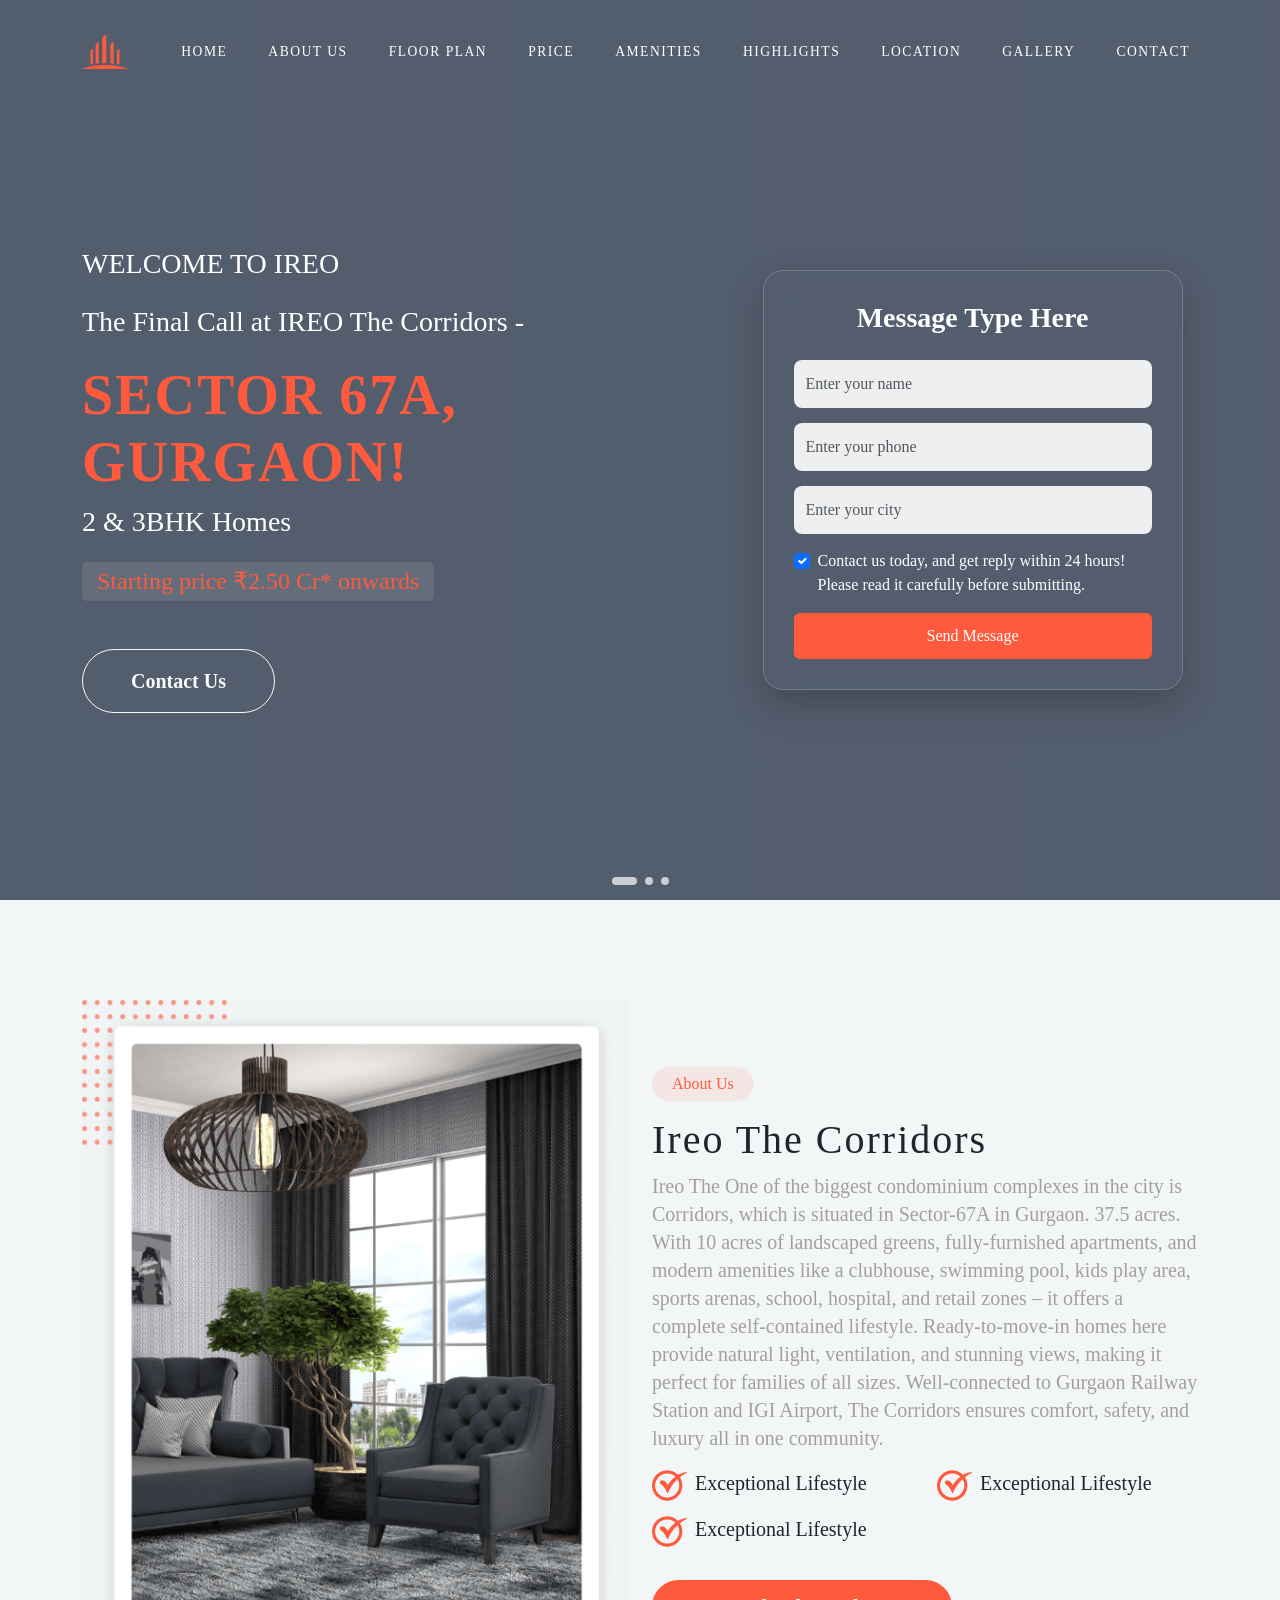
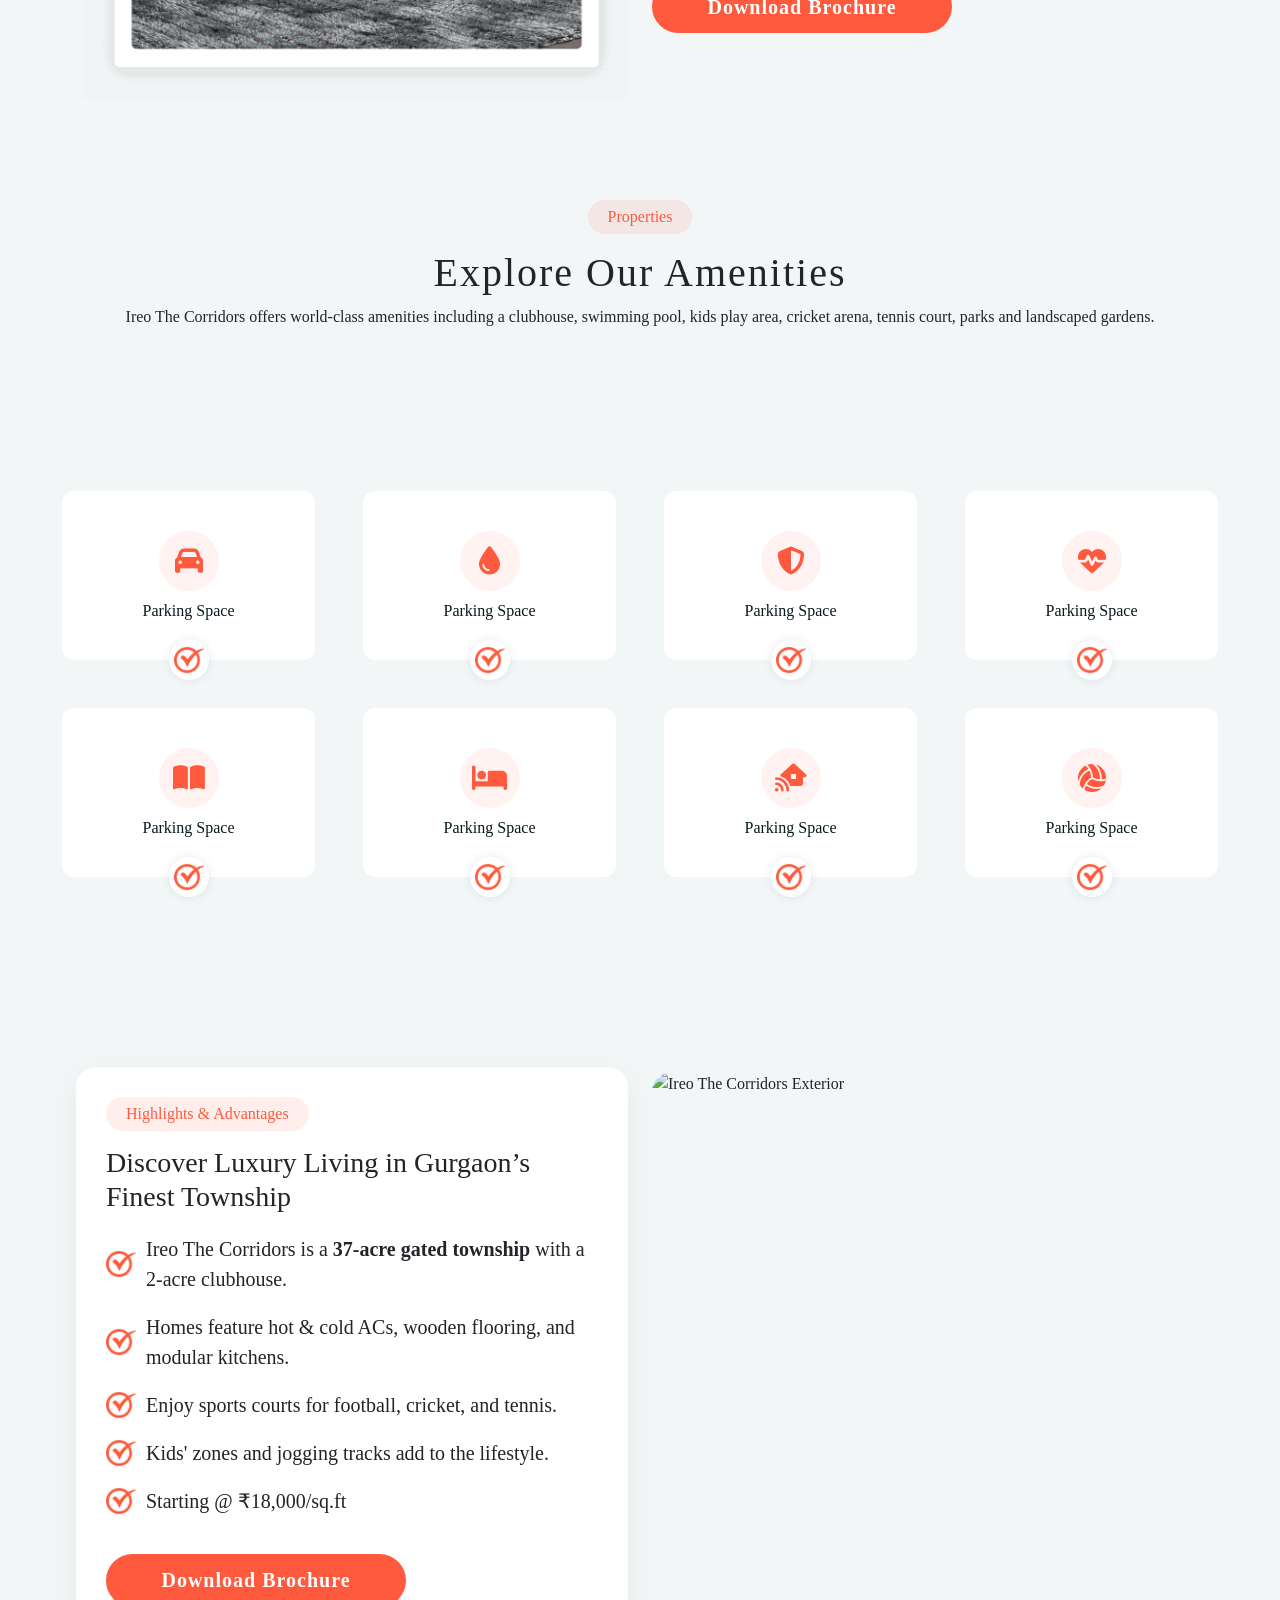
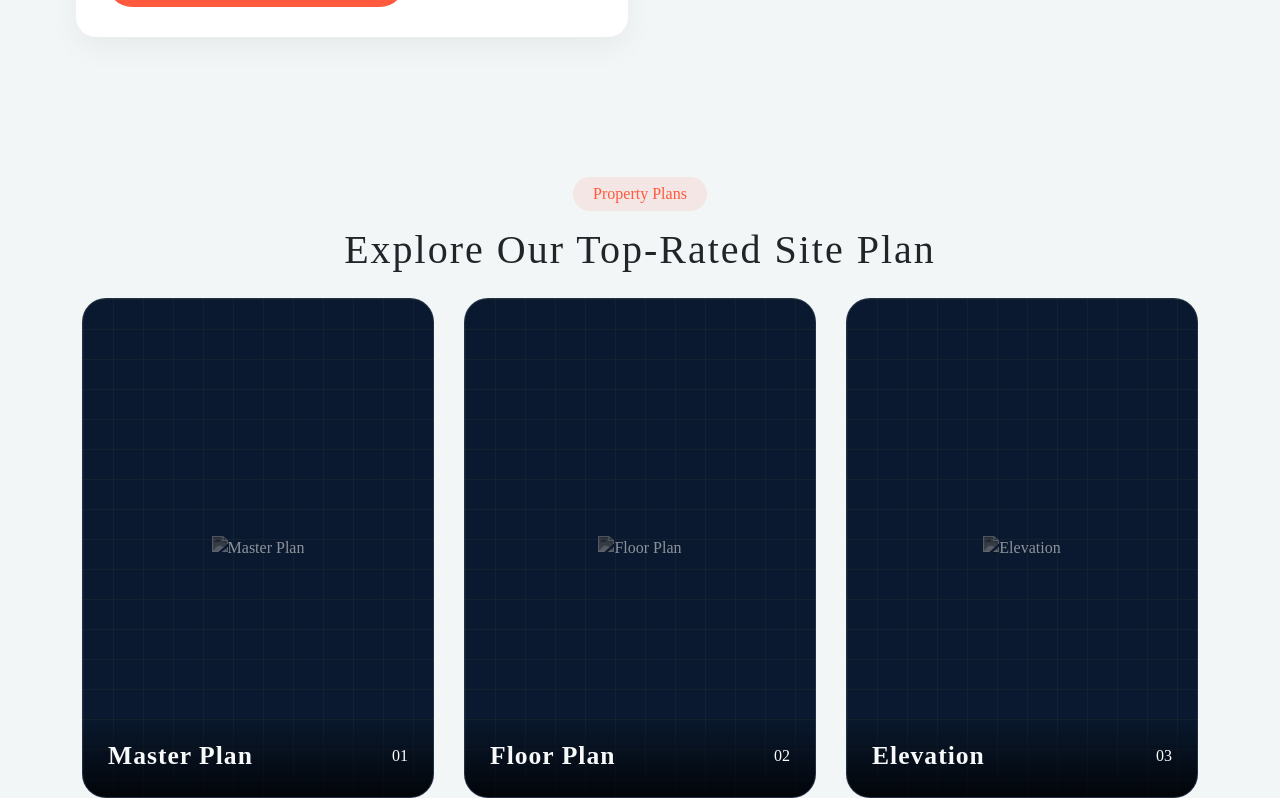
==== commit c5abb425: "commit" ====
--- a/index.html
+++ b/index.html
@@ -32,7 +32,7 @@
             </button>
             <div class="collapse navbar-collapse" id="navbarNav">
                 <ul class="navbar-nav ms-auto">
-                    <li class="nav-item"><a class="nav-link" href="#">Home</a></li>
+                    <li class="nav-item"><a class="nav-link" href="all.html">Home</a></li>
                     <li class="nav-item"><a class="nav-link" href="#">About us</a></li>
                     <li class="nav-item"><a class="nav-link" href="#">Floor Plan</a></li>
                     <li class="nav-item"><a class="nav-link" href="#">Price</a></li>
@@ -398,6 +398,97 @@
         </div>
     </section>
 
+
+    <!-- floor section  -->
+    <section class="floor-section section-space">
+        <div class="container">
+            <div class="row text-center">
+                <div class="col-12 mb-3">
+                    <p class="section-subtitlee">Property Plans
+
+                    </p>
+                    <h1 class="section-title">Explore Our Top-Rated Site Plan
+                    </h1>
+
+                </div>
+            </div>
+
+            <div class="swiper mySwiper">
+                <div class="swiper-wrapper">
+
+                    <div class="swiper-slide">
+                        <div class="plan-card">
+                            <div class="plan-img-box">
+                                <img src="https://corridors.ireoproperties.org.in/assets/media/shapes/plan1.jpg"
+                                    alt="Master Plan">
+                            </div>
+                            <div class="card-footer-info">
+                                <h4>Master Plan</h4>
+                                <span class="count">01</span>
+                            </div>
+                            <div class="overlay-content">
+                                <h3 class="overlay-title">Master Plan</h3>
+                                <p class="overlay-text">The architectural blueprint defining the entire landscape,
+                                    infrastructure, and spatial zoning of the project.</p>
+                                <button class="custom-btn btn-fill text-center">
+                                    <span class="btn-text-main">Download Brochure</span>
+                                    <span class="btn-text-hover">Download Brochure</span>
+                                </button>
+                            </div>
+                        </div>
+                    </div>
+
+                    <div class="swiper-slide">
+                        <div class="plan-card">
+                            <div class="plan-img-box">
+                                <img src="https://corridors.ireoproperties.org.in/assets/media/shapes/plan2.jpg"
+                                    alt="Floor Plan">
+                            </div>
+                            <div class="card-footer-info">
+                                <h4>Floor Plan</h4>
+                                <span class="count">02</span>
+                            </div>
+                            <div class="overlay-content">
+                                <h3 class="overlay-title">Floor Plan</h3>
+                                <p class="overlay-text">Precise interior arrangements showcasing room dimensions, wall
+                                    placements, and flow optimization.</p>
+                                <button class="custom-btn btn-fill text-center">
+                                    <span class="btn-text-main">Download Brochure</span>
+                                    <span class="btn-text-hover">Download Brochure</span>
+                                </button>
+                            </div>
+                        </div>
+                    </div>
+
+                    <div class="swiper-slide">
+                        <div class="plan-card">
+                            <div class="plan-img-box">
+                                <img src="https://corridors.ireoproperties.org.in/assets/media/shapes/plan2.jpg"
+                                    alt="Elevation">
+                            </div>
+                            <div class="card-footer-info">
+                                <h4>Elevation</h4>
+                                <span class="count">03</span>
+                            </div>
+                            <div class="overlay-content">
+                                <h3 class="overlay-title">Elevation</h3>
+                                <p class="overlay-text">A vertical perspective detailing the facade aesthetics,
+                                    structural height, and exterior finishes.</p>
+                                <button class="custom-btn btn-fill text-center">
+                                    <span class="btn-text-main">Download Brochure</span>
+                                    <span class="btn-text-hover">Download Brochure</span>
+                                </button>
+                            </div>
+                        </div>
+                    </div>
+
+                </div>
+                <!-- <div class="swiper-pagination mt-5"></div> -->
+            </div>
+        </div>
+    </section>
+    <!-- end floor section  -->
+
     <!-- highlight section  -->
     <script src="https://cdn.jsdelivr.net/npm/bootstrap@5.3.0/dist/js/bootstrap.bundle.min.js"></script>
     <script src="https://cdn.jsdelivr.net/npm/swiper@11/swiper-bundle.min.js"></script>
@@ -405,6 +496,23 @@
     <script src="https://unpkg.com/aos@2.3.1/dist/aos.js"></script>
 
 
+    <script>
+        var swiper = new Swiper(".mySwiper", {
+            slidesPerView: 1,
+            spaceBetween: 30,
+            centeredSlides: false,
+            loop: true,
+            autoplay: { delay: 5000 },
+            pagination: {
+                el: ".swiper-pagination",
+                clickable: true,
+            },
+            breakpoints: {
+                768: { slidesPerView: 2 },
+                1024: { slidesPerView: 3 }
+            },
+        });
+    </script>
     <script>
         AOS.init({
             once: true,
--- a/style.css
+++ b/style.css
@@ -80,7 +80,7 @@
  }
 
  body {
-     background: var(--white);
+     background: var(--cultured-2) !important;
      overflow-x: hidden;
  }
 
@@ -737,22 +737,24 @@
  }
 
  /* highlight css          */
-.luxury-section .highlight-list img {
+ .luxury-section .highlight-list img {
      width: 30px;
      margin-right: 10px;
 
  }
-.luxury-section{
-         background-color: var(--cultured-2);
-         padding: 40px;
-
-}
+
+ .luxury-section {
+     background-color: var(--cultured-2);
+     padding: 40px;
+
+ }
+
  .luxury-section .luxury-section {
      padding: 80px 0;
      overflow: hidden;
  }
 
-.luxury-section .image-wrapper {
+ .luxury-section .image-wrapper {
      position: relative;
      border-radius: 20px;
      overflow: hidden;
@@ -760,22 +762,22 @@
      transition: transform 0.4s ease;
  }
 
-.luxury-section .image-wrapper:hover {
+ .luxury-section .image-wrapper:hover {
      transform: translateY(-10px);
  }
 
-.luxury-section .image-wrapper img {
-     width: 100%;
-   
+ .luxury-section .image-wrapper img {
+     width: 100%;
+
      object-fit: cover;
      transition: scale 0.6s ease;
  }
 
-.luxury-section .image-wrapper:hover img {
+ .luxury-section .image-wrapper:hover img {
      scale: 1.05;
  }
 
-.luxury-section .content-box {
+ .luxury-section .content-box {
      padding: 30px;
      background: white;
      border-radius: 20px;
@@ -786,13 +788,13 @@
 
 
 
-.luxury-section .highlight-list {
+ .luxury-section .highlight-list {
      list-style: none;
      padding: 0;
      margin-top: 20px;
  }
 
-.luxury-section .feature-item {
+ .luxury-section .feature-item {
      display: flex;
      align-items: center;
      margin-bottom: 18px;
@@ -800,15 +802,17 @@
      border-radius: 10px;
      transition: all 0.3s ease;
  }
-.luxury-section .feature-item span{
-    font-size: 20px;
-}
-.luxury-section .feature-item:hover {
+
+ .luxury-section .feature-item span {
+     font-size: 20px;
+ }
+
+ .luxury-section .feature-item:hover {
 
      transform: translateX(10px);
  }
 
-.luxury-section .check-icon {
+ .luxury-section .check-icon {
      background: #bfa37c;
      color: white;
      width: 24px;
@@ -822,7 +826,7 @@
      flex-shrink: 0;
  }
 
-.luxury-section .price-tag {
+ .luxury-section .price-tag {
      display: inline-block;
      margin-top: 20px;
      padding: 15px 30px;
@@ -849,14 +853,154 @@
  }
 
  @media (max-width: 768px) {
-     
+
 
      .luxury-section {
          padding: 40px 0;
      }
 
-   .luxury-section  .image-wrapper {
+     .luxury-section .image-wrapper {
          margin-bottom: 30px;
          height: 300px;
      }
- }+ }
+
+ /* floor-section  */
+ :root {
+     --dark-blue: #0a192f;
+     --glass: rgba(255, 255, 255, 0.03);
+     --border-glass: rgba(255, 255, 255, 0.1);
+ }
+
+
+
+
+ .floor-section .title-style {
+     font-family: 'Syncopate', sans-serif;
+     text-transform: uppercase;
+     letter-spacing: 5px;
+     font-size: 2rem;
+     margin-bottom: 50px;
+     background: linear-gradient(to right, #fff, var(--accent));
+     -webkit-text-fill-color: transparent;
+ }
+
+ .floor-section .plan-card {
+     position: relative;
+     height: 500px;
+     background: var(--dark-blue);
+     border: 1px solid var(--border-glass);
+     border-radius: 24px;
+     overflow: hidden;
+     backdrop-filter: blur(10px);
+     transition: all 0.6s cubic-bezier(0.23, 1, 0.32, 1);
+     background-image:
+         linear-gradient(rgba(212, 175, 55, 0.05) 1px, transparent 1px),
+         linear-gradient(90deg, rgba(212, 175, 55, 0.05) 1px, transparent 1px);
+     background-size: 30px 30px;
+ }
+
+ .floor-section .plan-img-box {
+     height: 100%;
+     width: 100%;
+     display: flex;
+     align-items: center;
+     justify-content: center;
+     transition: all 0.6s ease;
+ }
+
+ .floor-section .plan-img-box img {
+     max-width: 90%;
+     filter: grayscale(1) brightness(0.8) invert(1);
+     opacity: 0.6;
+     transition: all 0.6s ease;
+ }
+
+ .floor-section .card-footer-info {
+     position: absolute;
+     bottom: 0;
+     left: 0;
+     width: 100%;
+     padding: 25px;
+     background: linear-gradient(transparent, rgba(0, 0, 0, 0.8));
+     display: flex;
+     justify-content: space-between;
+     align-items: center;
+     z-index: 5;
+     transition: all 0.5s ease;
+ }
+
+ .floor-section .card-footer-info h4 {
+     margin: 0;
+     font-size: 1.6rem;
+     font-weight: 600;
+     letter-spacing: 1px;
+     color: #f8f9fa;
+     font-family: 'Times New Roman', Times, serif;
+
+ }
+
+ .floor-section .card-footer-info .count {
+     color: #fff;
+     font-size: 1rem;
+     font-family: 'Times New Roman', Times, serif;
+ }
+
+ .floor-section .plan-card:hover {
+     border-color: var(--accent);
+     transform: translateY(-1px);
+     box-shadow: 0 20px 50px rgba(212, 175, 55, 0.15);
+ }
+
+ .floor-section .plan-card:hover .plan-img-box img {
+     transform: scale(1.1) rotate(-3deg);
+     opacity: 0.2;
+ }
+
+ .floor-section .overlay-content {
+     position: absolute;
+     top: 0;
+     left: 0;
+     width: 100%;
+     height: 100%;
+     background: rgba(10, 25, 47, 0.9);
+     display: flex;
+     flex-direction: column;
+     justify-content: center;
+     align-items: center;
+     text-align: center;
+     padding: 40px;
+     opacity: 0;
+     transform: translateY(100%);
+     transition: all 0.6s cubic-bezier(0.23, 1, 0.32, 1);
+     z-index: 10;
+ }
+
+ .floor-section .plan-card:hover .overlay-content {
+     opacity: 1;
+     transform: translateY(0);
+ }
+
+ .floor-section .plan-card:hover .card-footer-info {
+     opacity: 0;
+ }
+
+ .floor-section .overlay-title {
+     color: #fff;
+     font-family: 'Syncopate';
+     font-size: 1.5rem;
+     margin-bottom: 20px;
+ }
+
+ .floor-section .overlay-text {
+     font-weight: 300;
+     line-height: 1.8;
+     margin-bottom: 30px;
+     font-size: 0.95rem;
+     color: #fff;
+ }
+
+ 
+
+
+
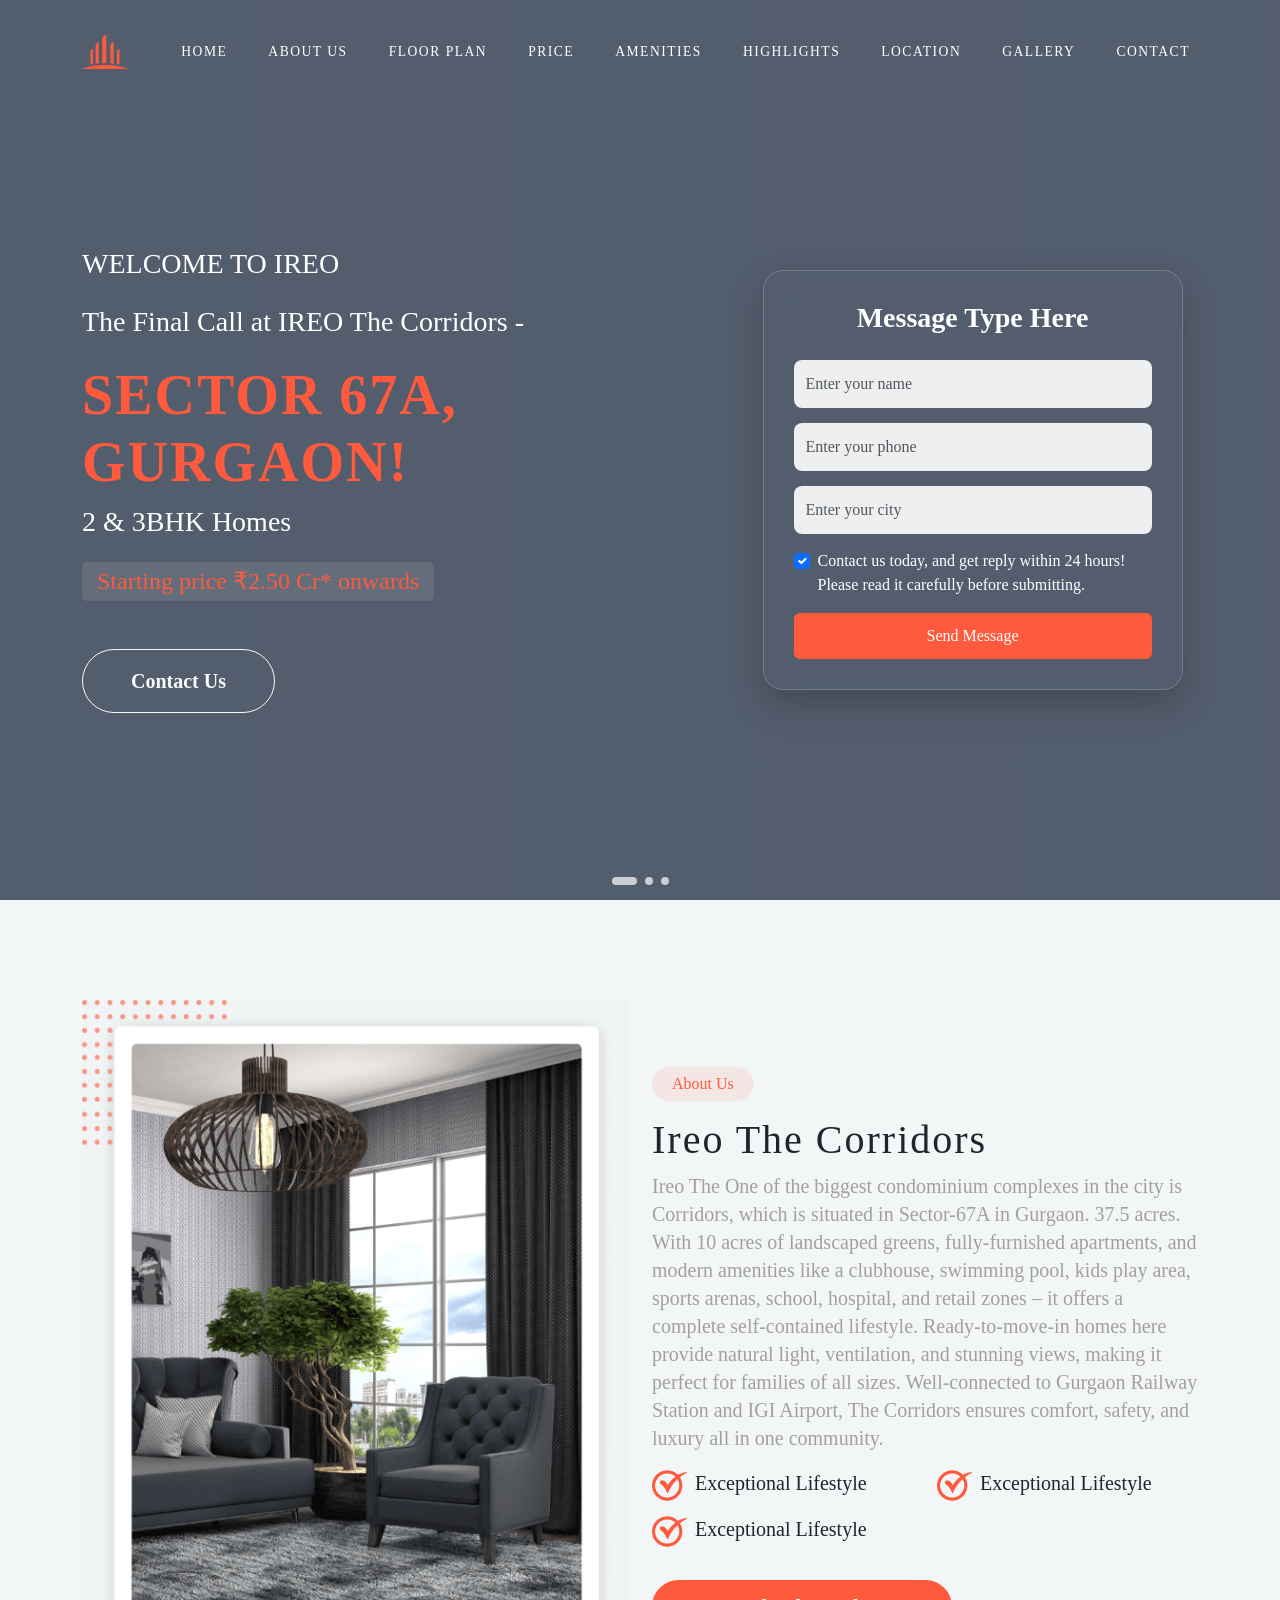
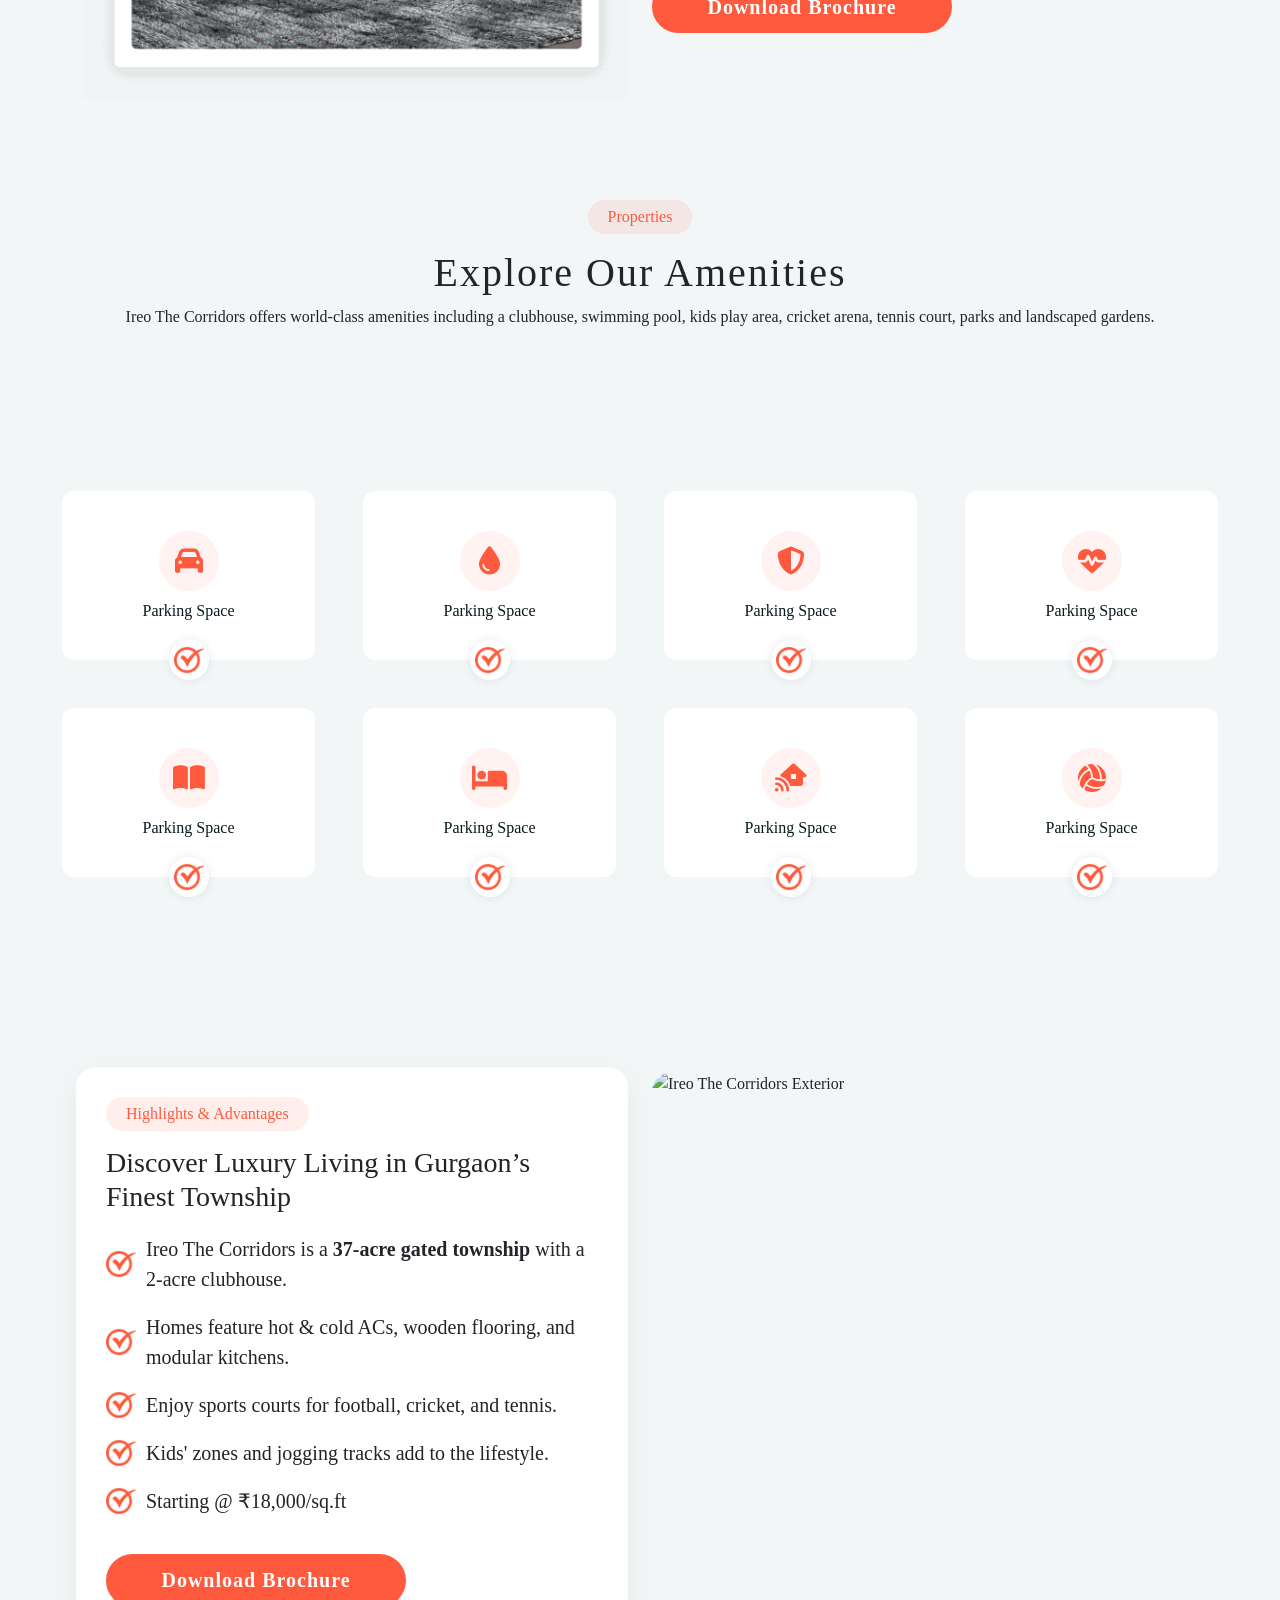
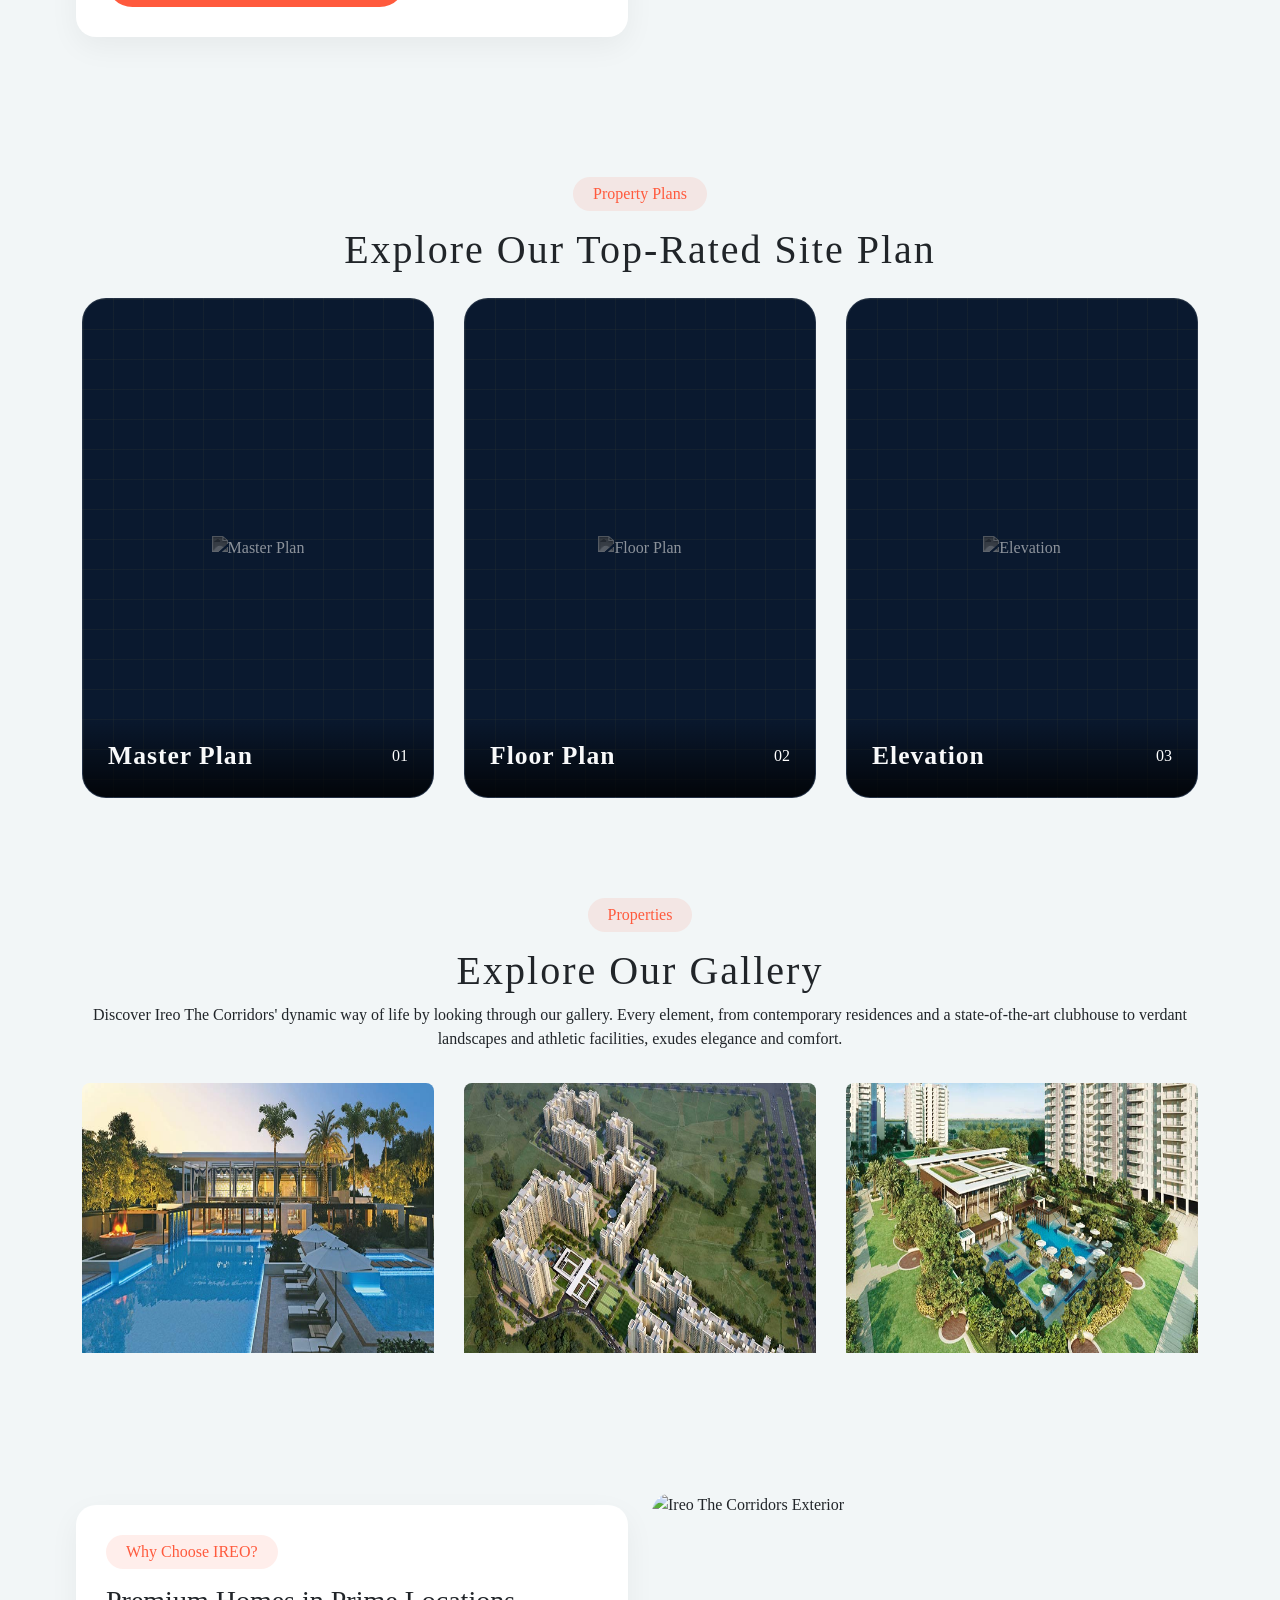
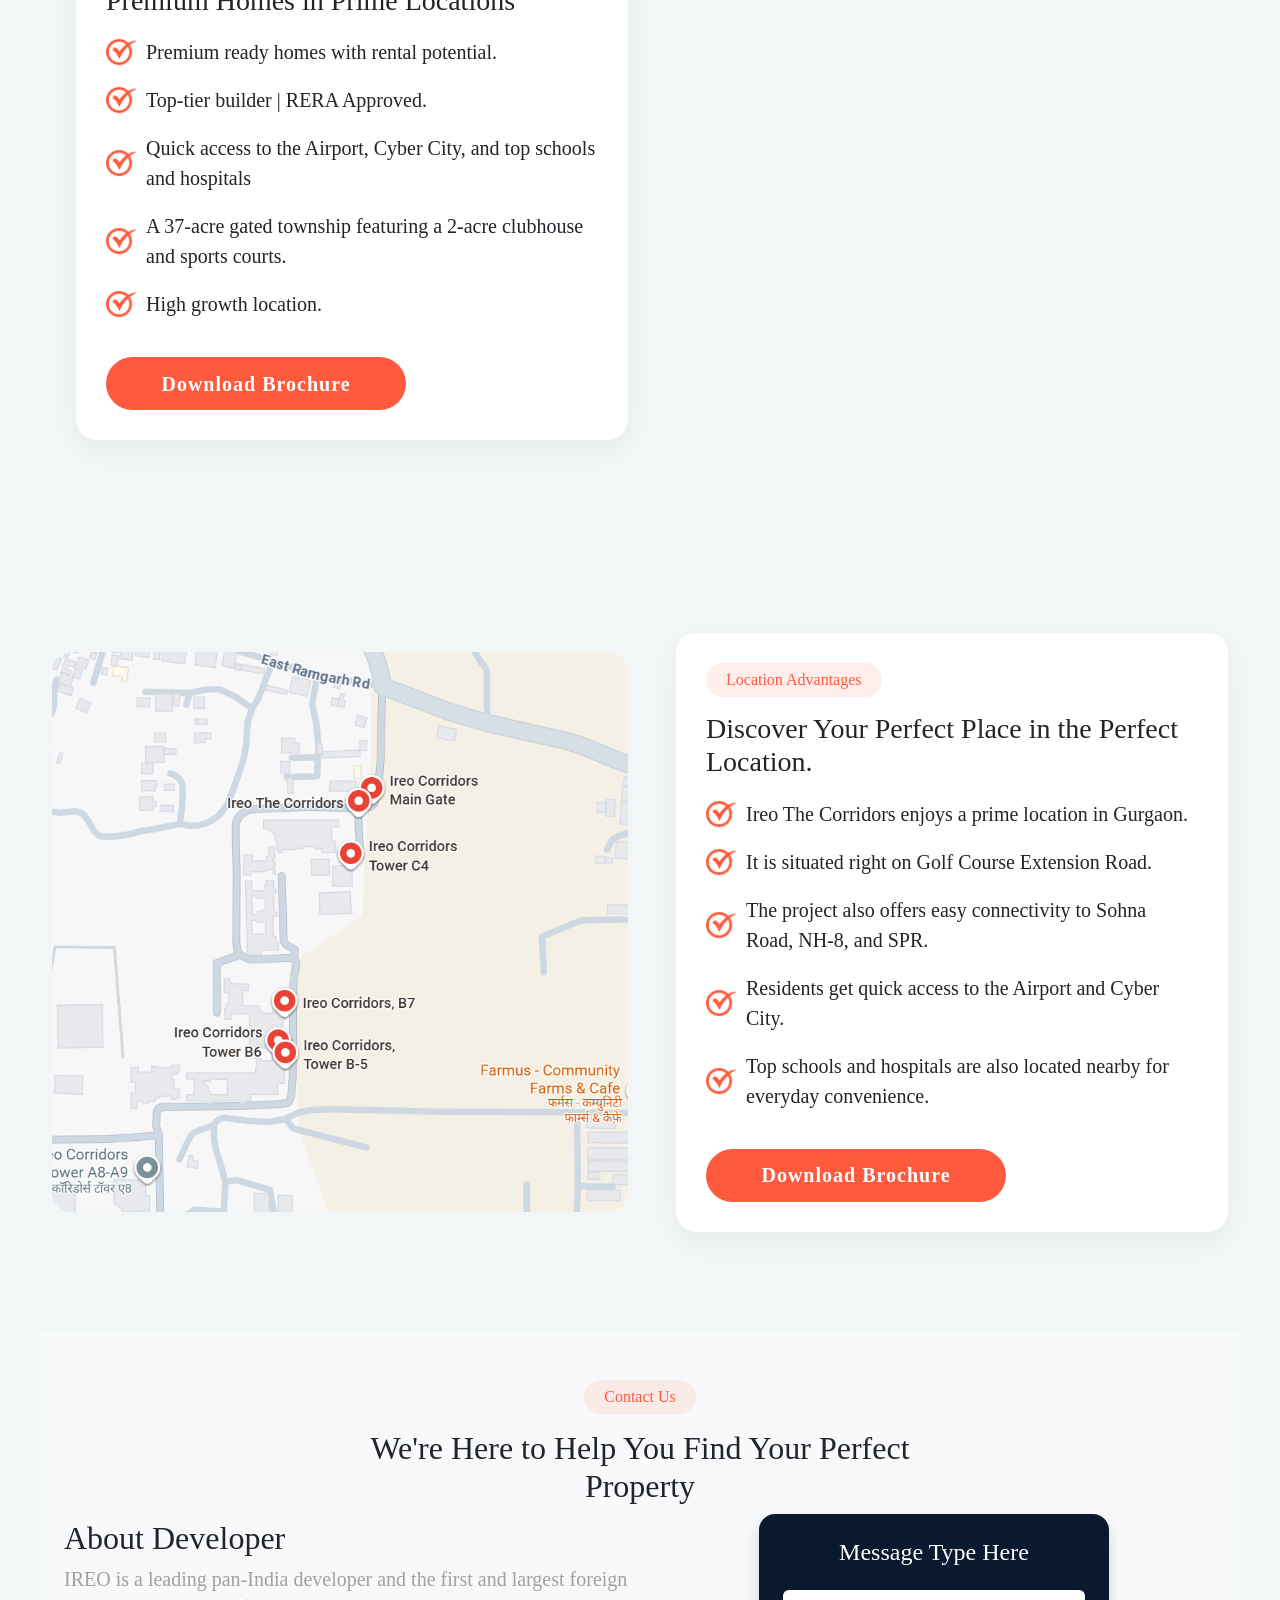
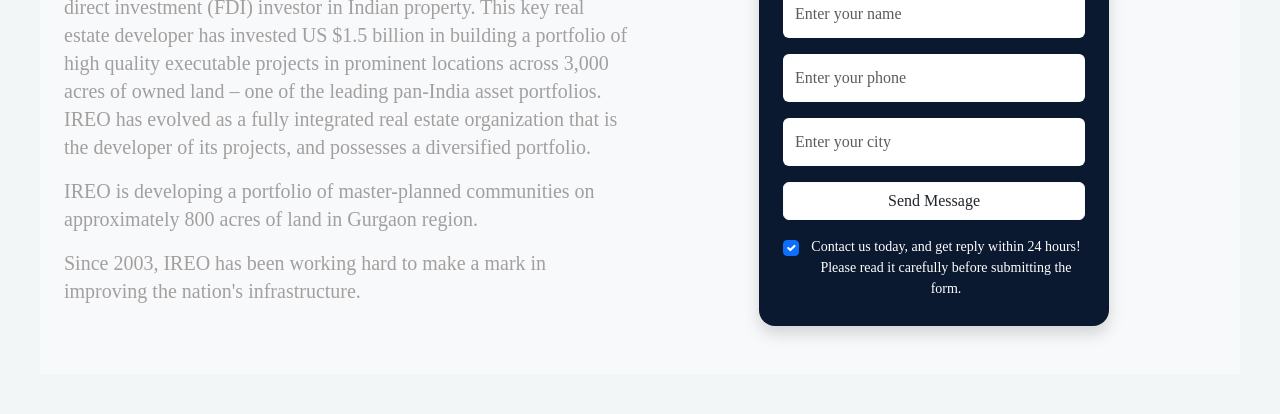
==== commit 02fbfdb4: "commit" ====
--- a/index.html
+++ b/index.html
@@ -488,8 +488,289 @@
         </div>
     </section>
     <!-- end floor section  -->
-
+    <section class="floor-section section-space">
+        <div class="container">
+            <div class="row text-center">
+                <div class="col-12 mb-3">
+                    <p class="section-subtitlee">Properties
+
+                    </p>
+                    <h1 class="section-title">Explore Our Gallery
+                    </h1>
+                    <p>Discover Ireo The Corridors' dynamic way of life by looking through our gallery. Every element,
+                        from contemporary residences and a state-of-the-art clubhouse to verdant landscapes and athletic
+                        facilities, exudes elegance and comfort.</p>
+                </div>
+            </div>
+
+            <div class="swiper mySwiper">
+                <div class="swiper-wrapper">
+
+                    <div class="swiper-slide">
+                        <div class="gallery-acrd">
+                            <img src="images/gallery8.jpg" class="img-gallery" alt="">
+                        </div>
+                    </div>
+
+                    <div class="swiper-slide">
+                        <div class="gallery-acrd">
+                            <img src="images/gallery7.jpg" class="img-gallery" alt="">
+                        </div>
+                    </div>
+
+                    <div class="swiper-slide">
+                        <div class="gallery-acrd">
+                            <img src="images/gallery6.jpg" class="img-gallery" alt="">
+                        </div>
+                    </div>
+
+                    <div class="swiper-slide">
+                        <div class="gallery-acrd">
+                            <img src="images/gallery5.jpg" class="img-gallery" alt="">
+                        </div>
+                    </div>
+
+                    <div class="swiper-slide">
+                        <div class="gallery-acrd">
+                            <img src="images/gallery4.jpg" class="img-gallery" alt="">
+                        </div>
+                    </div>
+
+                    <div class="swiper-slide">
+                        <div class="gallery-acrd">
+                            <img src="images/gallery3.jpg" class="img-gallery" alt="">
+                        </div>
+                    </div>
+                    <div class="swiper-slide">
+                        <div class="gallery-acrd">
+                            <img src="images/gallery2.jpg" class="img-gallery" alt="">
+                        </div>
+                    </div>
+                    <div class="swiper-slide">
+                        <div class="gallery-acrd">
+                            <img src="images/gallery1.jpg" class="img-gallery" alt="">
+                        </div>
+                    </div>
+
+                </div>
+                <!-- <div class="swiper-pagination mt-5"></div> -->
+            </div>
+        </div>
+    </section>
     <!-- highlight section  -->
+
+    <section class="luxury-section section-space">
+        <div class="container-fluid">
+            <div class="row align-items-center">
+
+
+
+                <div class="col-lg-6 animate__animated animate__fadeInRight">
+                    <div class="content-box ms-lg-4">
+                        <p class="section-subtitle">Why Choose IREO?
+
+
+                        </p>
+                        <h3 class="">Premium Homes in Prime Locations
+                        </h3>
+
+                        <ul class="highlight-list">
+                            <li class="feature-item">
+                                <img src="images/checked.png" alt="icon" class="">
+                                <span>Premium ready homes with rental potential.</span>
+                            </li>
+                            <li class="feature-item">
+                                <img src="images/checked.png" alt="icon" class="">
+                                <span>Top-tier builder | RERA Approved.
+                                </span>
+                            </li>
+                            <li class="feature-item">
+                                <img src="images/checked.png" alt="icon" class="">
+                                <span>Quick access to the Airport, Cyber City, and top schools and hospitals
+                                </span>
+                            </li>
+                            <li class="feature-item">
+                                <img src="images/checked.png" alt="icon" class="">
+                                <span>A 37-acre gated township featuring a 2-acre clubhouse and sports courts.
+                                </span>
+                            </li>
+                            <li class="feature-item">
+                                <img src="images/checked.png" alt="icon" class="">
+                                <span>High growth location.
+
+                                </span>
+                            </li>
+                        </ul>
+
+                        <button class="custom-btn btn-fill text-center">
+                            <span class="btn-text-main">Download Brochure</span>
+                            <span class="btn-text-hover">Download Brochure</span>
+                        </button>
+                    </div>
+                </div>
+                <!-- 2 -->
+                <div class="col-lg-6 animate__animated animate__fadeInLeft">
+                    <div class="image-wrapper">
+                        <img src="https://corridors.ireoproperties.org.in/assets/media/icons/corridor.jpg"
+                            alt="Ireo The Corridors Exterior" style="height: 560px;">
+                    </div>
+                </div>
+            </div>
+        </div>
+    </section>
+
+    <!-- location  -->
+    <section class="luxury-section section-space">
+        <div class="container-fluid">
+            <div class="row align-items-center">
+
+                <div class="col-lg-6 animate__animated animate__fadeInLeft">
+                    <div class="image-wrapper">
+                        <img src="images/map.png" alt="Ireo The Corridors Exterior" style="height: 560px;">
+                    </div>
+                </div>
+
+                <div class="col-lg-6 animate__animated animate__fadeInRight">
+                    <div class="content-box ms-lg-4">
+                        <p class="section-subtitle">Location Advantages
+
+
+                        </p>
+                        <h3 class="">Discover Your Perfect Place in the Perfect Location.
+                        </h3>
+
+                        <ul class="highlight-list">
+                            <li class="feature-item">
+                                <img src="images/checked.png" alt="icon" class="">
+                                <span>Ireo The Corridors enjoys a prime location in Gurgaon.
+                                </span>
+                            </li>
+                            <li class="feature-item">
+                                <img src="images/checked.png" alt="icon" class="">
+                                <span>It is situated right on Golf Course Extension Road.
+                                </span>
+                            </li>
+                            <li class="feature-item">
+                                <img src="images/checked.png" alt="icon" class="">
+                                <span>The project also offers easy connectivity to Sohna Road, NH-8, and SPR.</span>
+                            </li>
+                            <li class="feature-item">
+                                <img src="images/checked.png" alt="icon" class="">
+                                <span>Residents get quick access to the Airport and Cyber City.
+                                </span>
+                            </li>
+                            <li class="feature-item">
+                                <img src="images/checked.png" alt="icon" class="">
+                                <span>Top schools and hospitals are also located nearby for everyday convenience.
+                                </span>
+                            </li>
+                        </ul>
+
+                        <button class="custom-btn btn-fill text-center">
+                            <span class="btn-text-main">Download Brochure</span>
+                            <span class="btn-text-hover">Download Brochure</span>
+                        </button>
+                    </div>
+                </div>
+                <!-- 2 -->
+                <section class="highlights-section py-5 bg-light section-space">
+                    <div class="container-fluid">
+                        <div class="row justify-content-center">
+                            <div class="col-xl-6">
+                                <div class="heading mb-64 text-center">
+                                    <p class="section-subtitlee">Contact
+                                        Us</p>
+                                    <h2 class="wow fadeInUp animated" data-wow-delay="0.5s"
+                                        style="visibility: visible; animation-delay: 0.5s; animation-name: fadeInUp;">
+                                        We're Here to
+                                        Help
+                                        You Find Your Perfect Property
+                                    </h2>
+                                </div>
+                            </div>
+                        </div>
+                        <div class="row align-items-center">
+                            <div class="col-lg-6 mb-4 mb-lg-0">
+                                <div class="heading mb-32 align-items-start text-start">
+                                    <h2 class="color-primary ">
+                                        About
+                                        Developer
+                                    </h2>
+                                </div>
+                                <!-- Section Title End -->
+                                <p class="about-text">IREO is a
+                                    leading pan-India developer and the
+                                    first
+                                    and largest foreign direct investment
+                                    (FDI)
+                                    investor in Indian property. This key
+                                    real
+                                    estate developer has invested US $1.5
+                                    billion in building a portfolio of high
+                                    quality executable projects in prominent
+                                    locations across 3,000 acres of owned
+                                    land –
+                                    one of the leading pan-India asset
+                                    portfolios. IREO has evolved as a fully
+                                    integrated real estate organization that is the developer of its projects, and
+                                    possesses
+                                    a diversified portfolio.</p>
+                                <p class="about-text"> IREO is
+                                    developing a portfolio of
+                                    master-planned communities on
+                                    approximately
+                                    800 acres of land in Gurgaon region.
+                                </p>
+                                <p class="about-text"> Since
+                                    2003,
+                                    IREO has been working hard to
+                                    make a mark in improving the nation's
+                                    infrastructure. </p>
+                            </div>
+                            <!-- Right: Image form 4 -->
+                            <div class="col-lg-6 text-center">
+                                <form class="p-4 rounded-4 shadow  text-white position-relative 
+                     mx-auto" style="max-width: 350px; background-color: #0a192f;">
+                                    <!-- Close button inside form -->
+                                    <h4 class="mb-4 text-center text-white">Message
+                                        Type Here</h4>
+                                    <div class="mb-3">
+                                        <input type="text" name="name1" class="form-control form-controls"
+                                            placeholder="Enter your name">
+                                    </div>
+                                    <div class="mb-3">
+                                        <input type="tel" name="phone" class="form-control form-controls"
+                                            placeholder="Enter your phone">
+                                    </div>
+                                    <div class="mb-3">
+                                        <input type="text" name="City" class="form-control form-controls"
+                                            placeholder="Enter your city">
+                                    </div>
+                                    <!-- Button full-width on mobile, centered on large -->
+                                    <div class="d-grid mb-3">
+                                        <button type="submit" class="btn btn-outline-light text-dark bg-white w-100">
+                                            Send Message
+                                        </button>
+                                    </div>
+
+                                    <!-- Checkbox Notice -->
+                                    <div class="form-check">
+                                        <input type="checkbox" checked="" class="form-check-input" id="contactCheck">
+                                        <label class="form-check-label text-white small" for="contactCheck">
+                                            Contact us today, and get reply
+                                            within 24 hours! Please read it
+                                            carefully before submitting the
+                                            form.
+                                        </label>
+                                    </div>
+                                </form>
+                            </div>
+                        </div>
+                    </div>
+                </section>
+            </div>
+        </div>
+    </section>
     <script src="https://cdn.jsdelivr.net/npm/bootstrap@5.3.0/dist/js/bootstrap.bundle.min.js"></script>
     <script src="https://cdn.jsdelivr.net/npm/swiper@11/swiper-bundle.min.js"></script>
     <script src="https://code.jquery.com/jquery-3.6.0.min.js"></script>
@@ -502,7 +783,7 @@
             spaceBetween: 30,
             centeredSlides: false,
             loop: true,
-            autoplay: { delay: 5000 },
+            autoplay: { delay: 4000 },
             pagination: {
                 el: ".swiper-pagination",
                 clickable: true,
--- a/style.css
+++ b/style.css
@@ -1003,4 +1003,19 @@
  
 
 
-
+/* Gallery-section */
+.gallery-acrd{
+
+}
+.gallery-acrd img{
+ /* border-radius: 10px; */
+    max-width: 100%;
+    height: auto;
+    display: block;
+    height: 270px;
+}
+
+.img-gallery {
+    border-radius: 0.5rem 0.5rem 0 0;
+    /* border-top-left-radius: 2px; */
+}
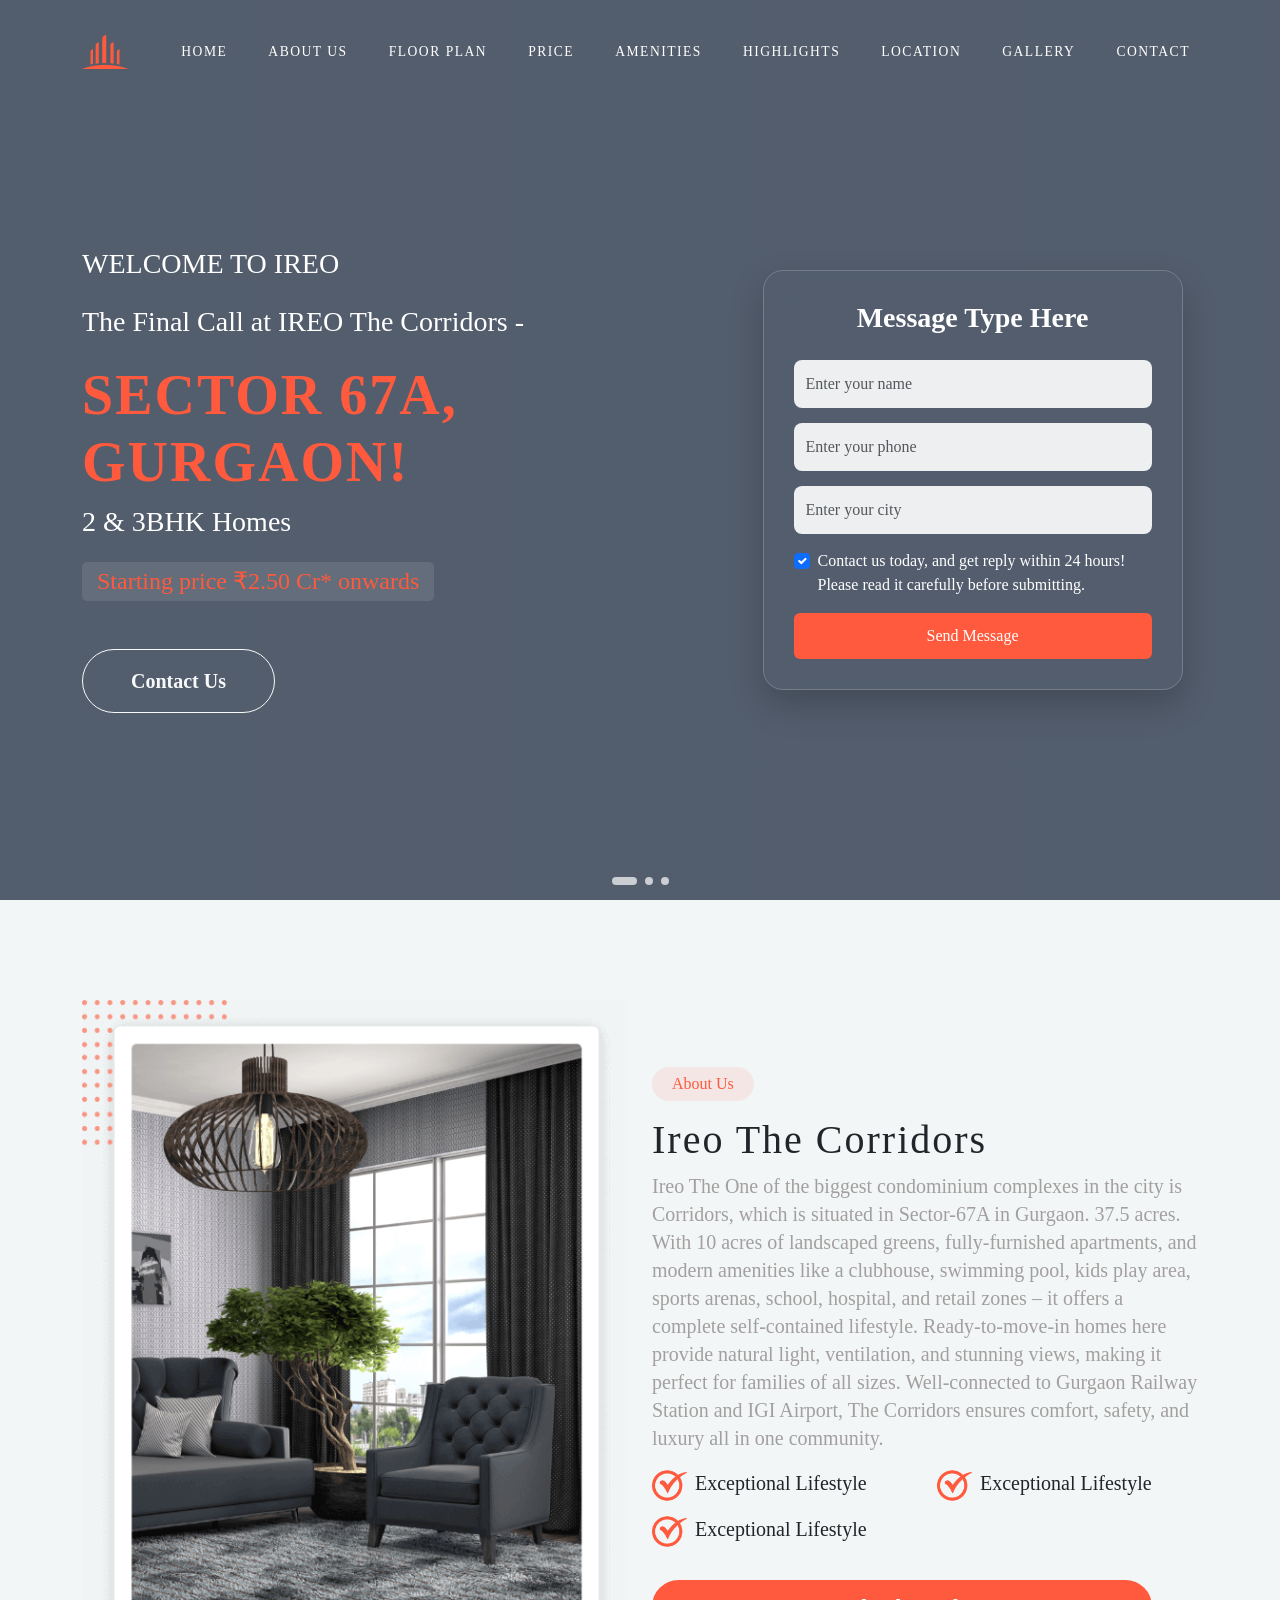
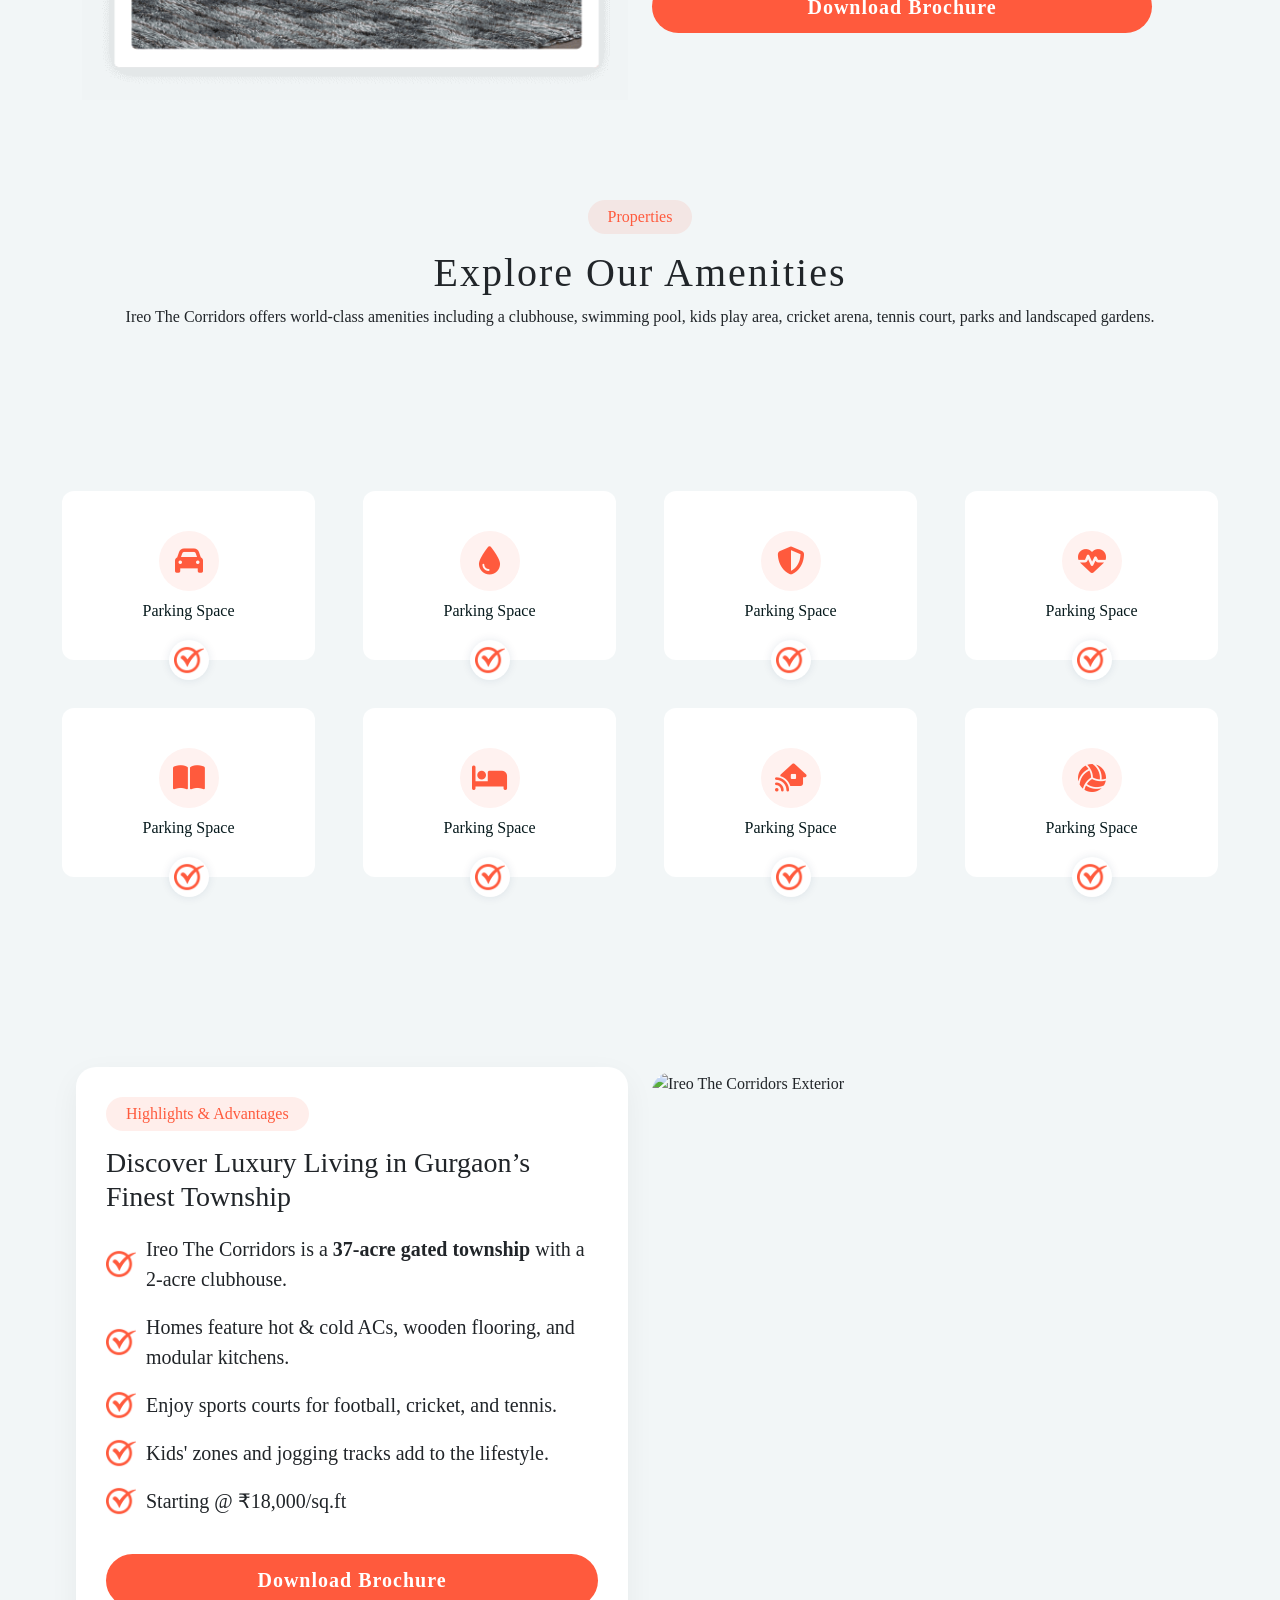
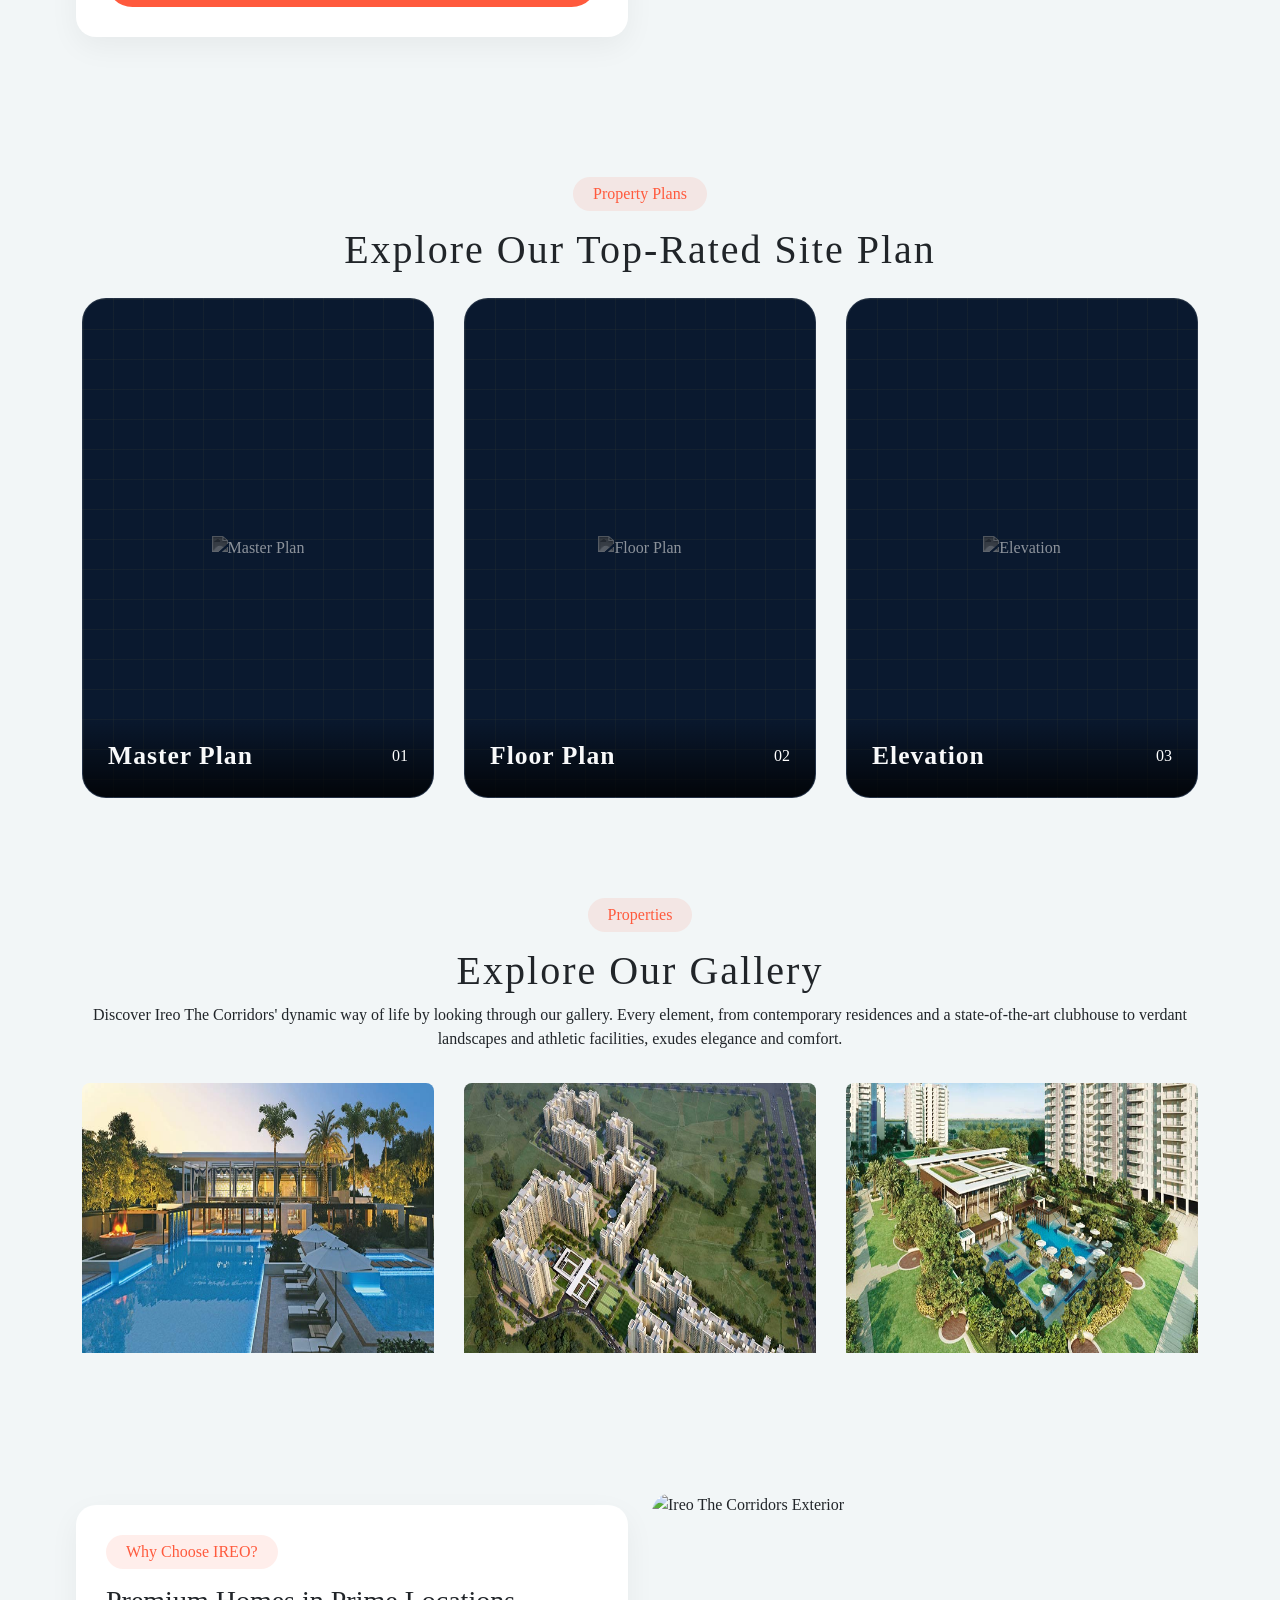
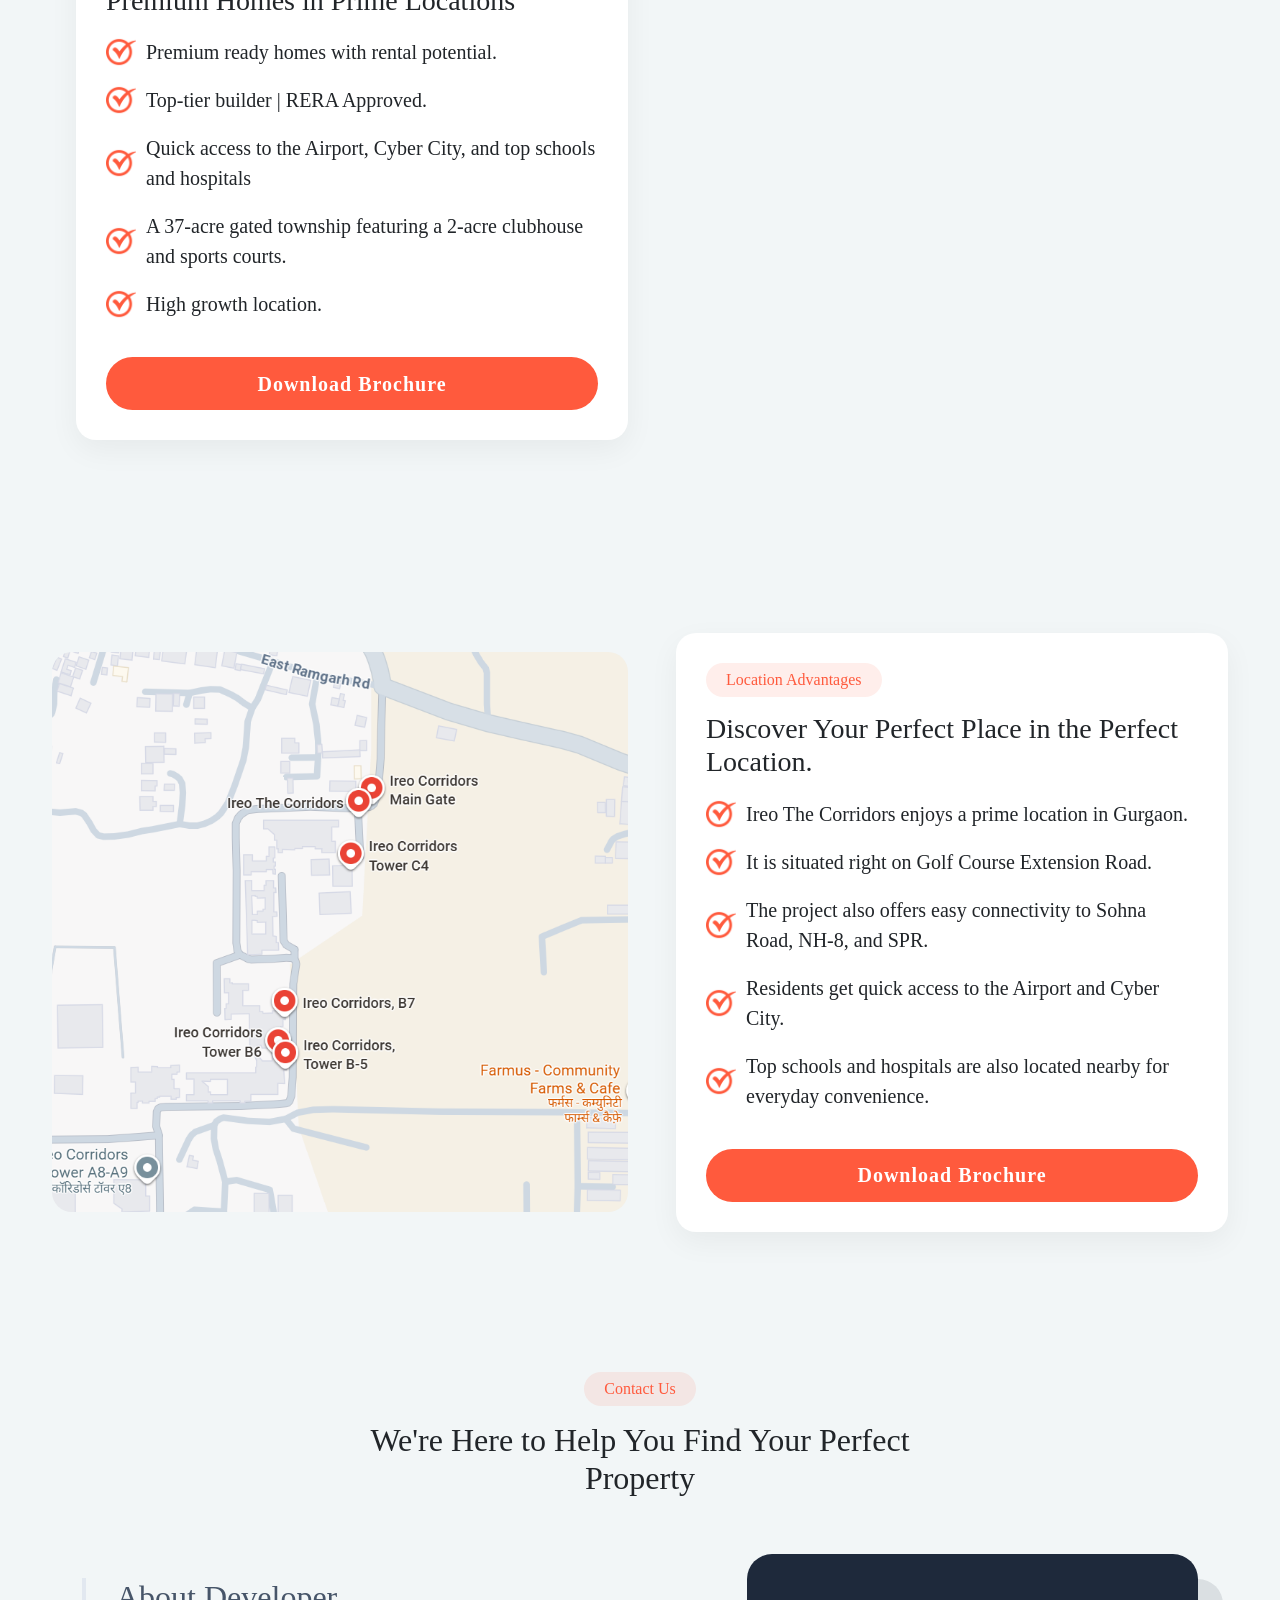
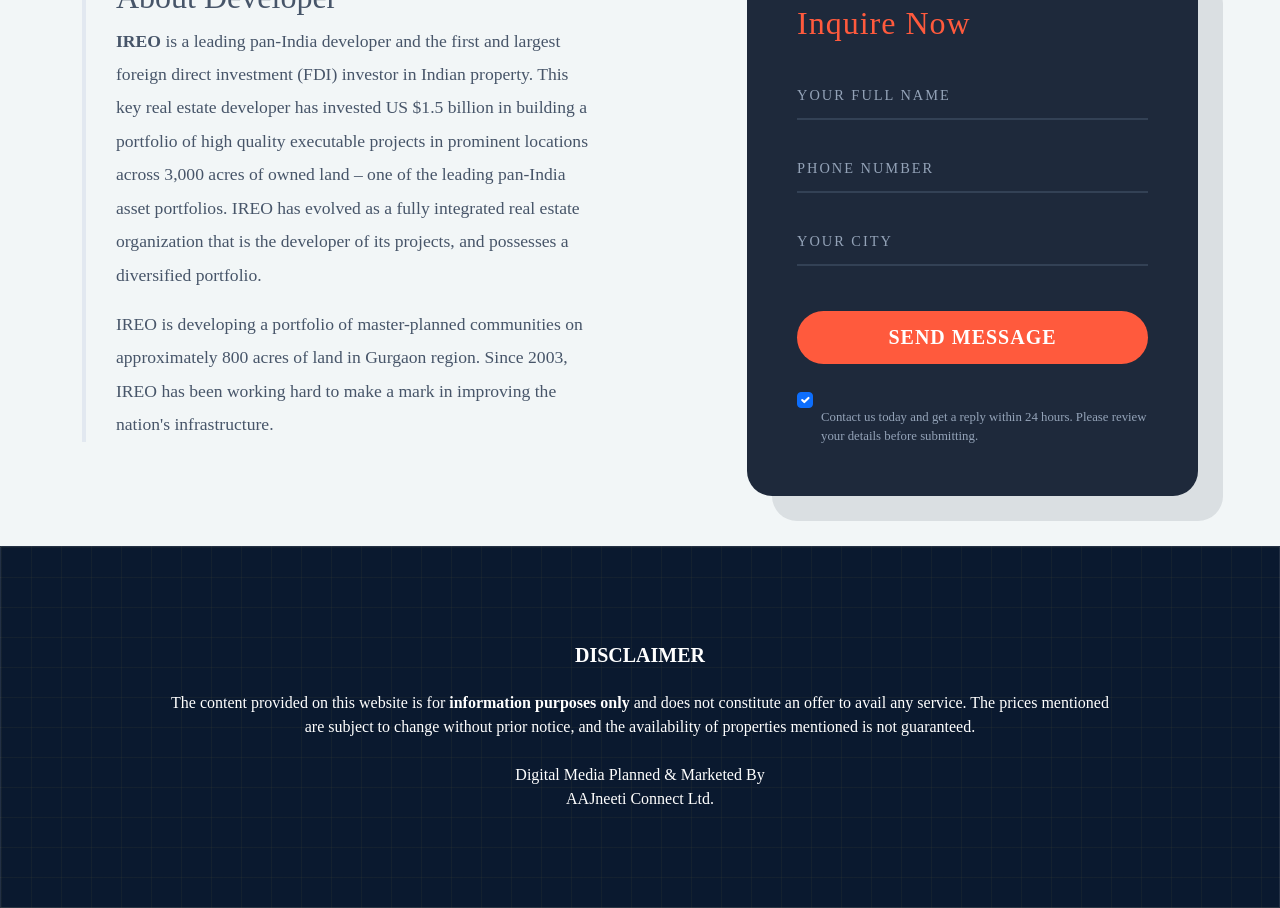
==== commit 497ff942: "commit" ====
--- a/index.html
+++ b/index.html
@@ -673,11 +673,19 @@
                     </div>
                 </div>
                 <!-- 2 -->
-                <section class="highlights-section py-5 bg-light section-space">
-                    <div class="container-fluid">
-                        <div class="row justify-content-center">
-                            <div class="col-xl-6">
-                                <div class="heading mb-64 text-center">
+              
+            </div>
+        </div>
+    </section>
+
+    <!-- new form section  -->
+    <main class="main-wrapper section-space">
+        
+
+        <div class="container">
+             <div class="row justify-content-center">
+                            <div class="col-xl-6 mb-5">
+                                <div class="heading  text-center">
                                     <p class="section-subtitlee">Contact
                                         Us</p>
                                     <h2 class="wow fadeInUp animated" data-wow-delay="0.5s"
@@ -689,88 +697,82 @@
                                 </div>
                             </div>
                         </div>
-                        <div class="row align-items-center">
-                            <div class="col-lg-6 mb-4 mb-lg-0">
-                                <div class="heading mb-32 align-items-start text-start">
-                                    <h2 class="color-primary ">
-                                        About
-                                        Developer
+            <div class="row align-items-center">
+
+                <div class="col-lg-6 pe-lg-5">
+                    <div class="about-text">
+                        <h2>
+                                       About Developer
                                     </h2>
-                                </div>
-                                <!-- Section Title End -->
-                                <p class="about-text">IREO is a
-                                    leading pan-India developer and the
-                                    first
-                                    and largest foreign direct investment
-                                    (FDI)
-                                    investor in Indian property. This key
-                                    real
-                                    estate developer has invested US $1.5
-                                    billion in building a portfolio of high
-                                    quality executable projects in prominent
-                                    locations across 3,000 acres of owned
-                                    land –
-                                    one of the leading pan-India asset
-                                    portfolios. IREO has evolved as a fully
-                                    integrated real estate organization that is the developer of its projects, and
-                                    possesses
-                                    a diversified portfolio.</p>
-                                <p class="about-text"> IREO is
-                                    developing a portfolio of
-                                    master-planned communities on
-                                    approximately
-                                    800 acres of land in Gurgaon region.
-                                </p>
-                                <p class="about-text"> Since
-                                    2003,
-                                    IREO has been working hard to
-                                    make a mark in improving the nation's
-                                    infrastructure. </p>
-                            </div>
-                            <!-- Right: Image form 4 -->
-                            <div class="col-lg-6 text-center">
-                                <form class="p-4 rounded-4 shadow  text-white position-relative 
-                     mx-auto" style="max-width: 350px; background-color: #0a192f;">
-                                    <!-- Close button inside form -->
-                                    <h4 class="mb-4 text-center text-white">Message
-                                        Type Here</h4>
-                                    <div class="mb-3">
-                                        <input type="text" name="name1" class="form-control form-controls"
-                                            placeholder="Enter your name">
-                                    </div>
-                                    <div class="mb-3">
-                                        <input type="tel" name="phone" class="form-control form-controls"
-                                            placeholder="Enter your phone">
-                                    </div>
-                                    <div class="mb-3">
-                                        <input type="text" name="City" class="form-control form-controls"
-                                            placeholder="Enter your city">
-                                    </div>
-                                    <!-- Button full-width on mobile, centered on large -->
-                                    <div class="d-grid mb-3">
-                                        <button type="submit" class="btn btn-outline-light text-dark bg-white w-100">
-                                            Send Message
-                                        </button>
-                                    </div>
-
-                                    <!-- Checkbox Notice -->
-                                    <div class="form-check">
-                                        <input type="checkbox" checked="" class="form-check-input" id="contactCheck">
-                                        <label class="form-check-label text-white small" for="contactCheck">
-                                            Contact us today, and get reply
-                                            within 24 hours! Please read it
-                                            carefully before submitting the
-                                            form.
-                                        </label>
-                                    </div>
-                                </form>
-                            </div>
-                        </div>
-                    </div>
-                </section>
+                        <p>
+                            <strong>IREO</strong> is a leading pan-India developer and the first and largest foreign direct investment (FDI) investor in Indian property. This key real estate developer has invested US $1.5 billion in building a portfolio of high quality executable projects in prominent locations across 3,000 acres of owned land – one of the leading pan-India asset portfolios. IREO has evolved as a fully integrated real estate organization that is the developer of its projects, and possesses a diversified portfolio.
+                        </p>
+                        <p>
+                          IREO is developing a portfolio of master-planned communities on approximately 800 acres of land in Gurgaon region.
+
+Since 2003, IREO has been working hard to make a mark in improving the nation's infrastructure.
+                        </p>
+                    </div>
+                </div>
+
+                <div class="col-lg-5 offset-lg-1">
+                    <div class="form-container">
+                        <h2>Inquire Now</h2>
+                        <form>
+                            <input type="text" class="form-control custom-input" placeholder="Your Full Name" required>
+                            <input type="tel" class="form-control custom-input" placeholder="Phone Number" required>
+                            <input type="text" class="form-control custom-input" placeholder="Your City" required>
+
+  <button class="custom-btn btn-fill text-center">
+                            <span class="btn-text-main">SEND MESSAGE</span>
+                            <span class="btn-text-hover">SEND MESSAGE</span>
+                        </button>
+                            <div class="d-flex mt-4">
+                                <input type="checkbox" class="form-check-input me-2" id="terms" checked>
+                                <label class="info-check" for="terms">
+                                    Contact us today and get a reply within 24 hours.
+                                    Please review your details before submitting.
+                                </label>
+                            </div>
+                        </form>
+                    </div>
+                </div>
+
+            </div>
+        </div>
+    </main>
+    <!-- end  -->
+
+    <section class="disclaimer-section py-5">
+        <div class="container-fluid">
+            <div class="row justify-content-center">
+                <div class="col-lg-10 col-md-12 text-center">
+
+                    <div class="disclaimer-card p-4 p-md-5 animate-reveal">
+                        <h5 class="text-uppercase mb-4 fw-bold letter-spacing">Disclaimer</h5>
+
+                        <p class="disclaimer-body mb-4">
+                            The content provided on this website is for <strong>information purposes only</strong> and
+                            does not constitute an offer to avail any service.
+                            The prices mentioned are subject to change without prior notice, and the availability of
+                            properties mentioned is not guaranteed.
+                        </p>
+
+                        <div class="divider mx-auto mb-4"></div>
+
+                        <div class="marketing-tag mt-3">
+                            <p class="mb-0">Digital Media Planned & Marketed By</p>
+                            <span class="agency-name">AAJneeti Connect Ltd.</span>
+                        </div>
+                    </div>
+
+                </div>
             </div>
         </div>
     </section>
+
+
+
     <script src="https://cdn.jsdelivr.net/npm/bootstrap@5.3.0/dist/js/bootstrap.bundle.min.js"></script>
     <script src="https://cdn.jsdelivr.net/npm/swiper@11/swiper-bundle.min.js"></script>
     <script src="https://code.jquery.com/jquery-3.6.0.min.js"></script>
--- a/style.css
+++ b/style.css
@@ -559,7 +559,7 @@
  .custom-btn {
      position: relative;
      width: 100%;
-     max-width: 300px;
+     max-width: 500px;
      height: 53px;
      background: var(--orange-soda);
      color: #ffffff;
@@ -1000,22 +1000,166 @@
      color: #fff;
  }
 
- 
-
-
-/* Gallery-section */
-.gallery-acrd{
-
-}
-.gallery-acrd img{
- /* border-radius: 10px; */
-    max-width: 100%;
-    height: auto;
-    display: block;
-    height: 270px;
-}
-
-.img-gallery {
-    border-radius: 0.5rem 0.5rem 0 0;
-    /* border-top-left-radius: 2px; */
-}
+
+
+
+ /* Gallery-section */
+ .gallery-acrd {}
+
+ .gallery-acrd img {
+     /* border-radius: 10px; */
+     max-width: 100%;
+     height: auto;
+     display: block;
+     height: 270px;
+ }
+
+ .img-gallery {
+     border-radius: 0.5rem 0.5rem 0 0;
+     /* border-top-left-radius: 2px; */
+ }
+
+
+
+ .main-wrapper .heading-main {
+     font-family: 'Playfair Display', serif;
+     font-size: 3.5rem;
+     color: #0f172a;
+     margin-bottom: 2rem;
+     animation: fadeInUp 1s ease;
+ }
+
+ .main-wrapper .about-text {
+     font-size: 1.1rem;
+     color: #475569;
+     line-height: 1.9;
+     border-left: 4px solid #e2e8f0;
+     padding-left: 30px;
+     margin-bottom: 30px;
+     animation: fadeInLeft 1.2s ease;
+ }
+
+ .main-wrapper .form-container {
+     background: #1e293b;
+     padding: 50px;
+     border-radius: 25px;
+     box-shadow: 25px 25px 0px rgba(15, 23, 42, 0.1);
+     color: white;
+     animation: slideInRight 1s ease;
+ }
+
+ .main-wrapper .form-container h2 {
+     font-family: 'Playfair Display', serif;
+     font-size: 2rem;
+     margin-bottom: 30px;
+     color: var(--orange-soda);
+     letter-spacing: 1px;
+ }
+
+ .main-wrapper .custom-input {
+     background: transparent !important;
+     border: none !important;
+     border-bottom: 2px solid #334155 !important;
+     border-radius: 0 !important;
+     color: white !important;
+     padding: 15px 0 !important;
+     margin-bottom: 25px;
+     transition: all 0.4s ease;
+ }
+
+ .main-wrapper .custom-input:focus {
+     border-bottom-color: var(--orange-soda) !important;
+     box-shadow: none !important;
+ }
+
+ .main-wrapper .custom-input::placeholder {
+     color: #94a3b8;
+     font-size: 0.9rem;
+     text-transform: uppercase;
+     letter-spacing: 2px;
+ }
+
+
+
+ .main-wrapper .info-check {
+     font-size: 0.8rem;
+     color: #94a3b8;
+     margin-top: 20px;
+     line-height: 1.5;
+ }
+
+ @keyframes fadeInUp {
+     from {
+         opacity: 0;
+         transform: translateY(30px);
+     }
+
+     to {
+         opacity: 1;
+         transform: translateY(0);
+     }
+ }
+
+ @keyframes fadeInLeft {
+     from {
+         opacity: 0;
+         transform: translateX(-50px);
+     }
+
+     to {
+         opacity: 1;
+         transform: translateX(0);
+     }
+ }
+
+ @keyframes slideInRight {
+     from {
+         opacity: 0;
+         transform: translateX(100px);
+     }
+
+     to {
+         opacity: 1;
+         transform: translateX(0);
+     }
+ }
+
+ @media (max-width: 991px) {
+     .main-wrapper .bg-decor {
+         display: none;
+     }
+
+     .main-wrapper .heading-main {
+         font-size: 2.5rem;
+         text-align: center;
+     }
+
+     .main-wrapper .main-wrapper {
+         padding: 40px 20px;
+     }
+
+     .main-wrapper .form-container {
+         margin-top: 50px;
+         box-shadow: none;
+     }
+
+     .main-wrapper .about-text {
+         border-left: none;
+         padding-left: 0;
+         text-align: center;
+     }
+ }
+ .disclaimer-section{
+         position: relative;
+     background: var(--dark-blue);
+     border: 1px solid var(--border-glass);
+     overflow: hidden;
+     backdrop-filter: blur(10px);
+     transition: all 0.6s cubic-bezier(0.23, 1, 0.32, 1);
+     background-image:
+         linear-gradient(rgba(212, 175, 55, 0.05) 1px, transparent 1px),
+         linear-gradient(90deg, rgba(212, 175, 55, 0.05) 1px, transparent 1px);
+     background-size: 30px 30px;
+     color: #fff !important;
+     margin-top: 50px;
+ }
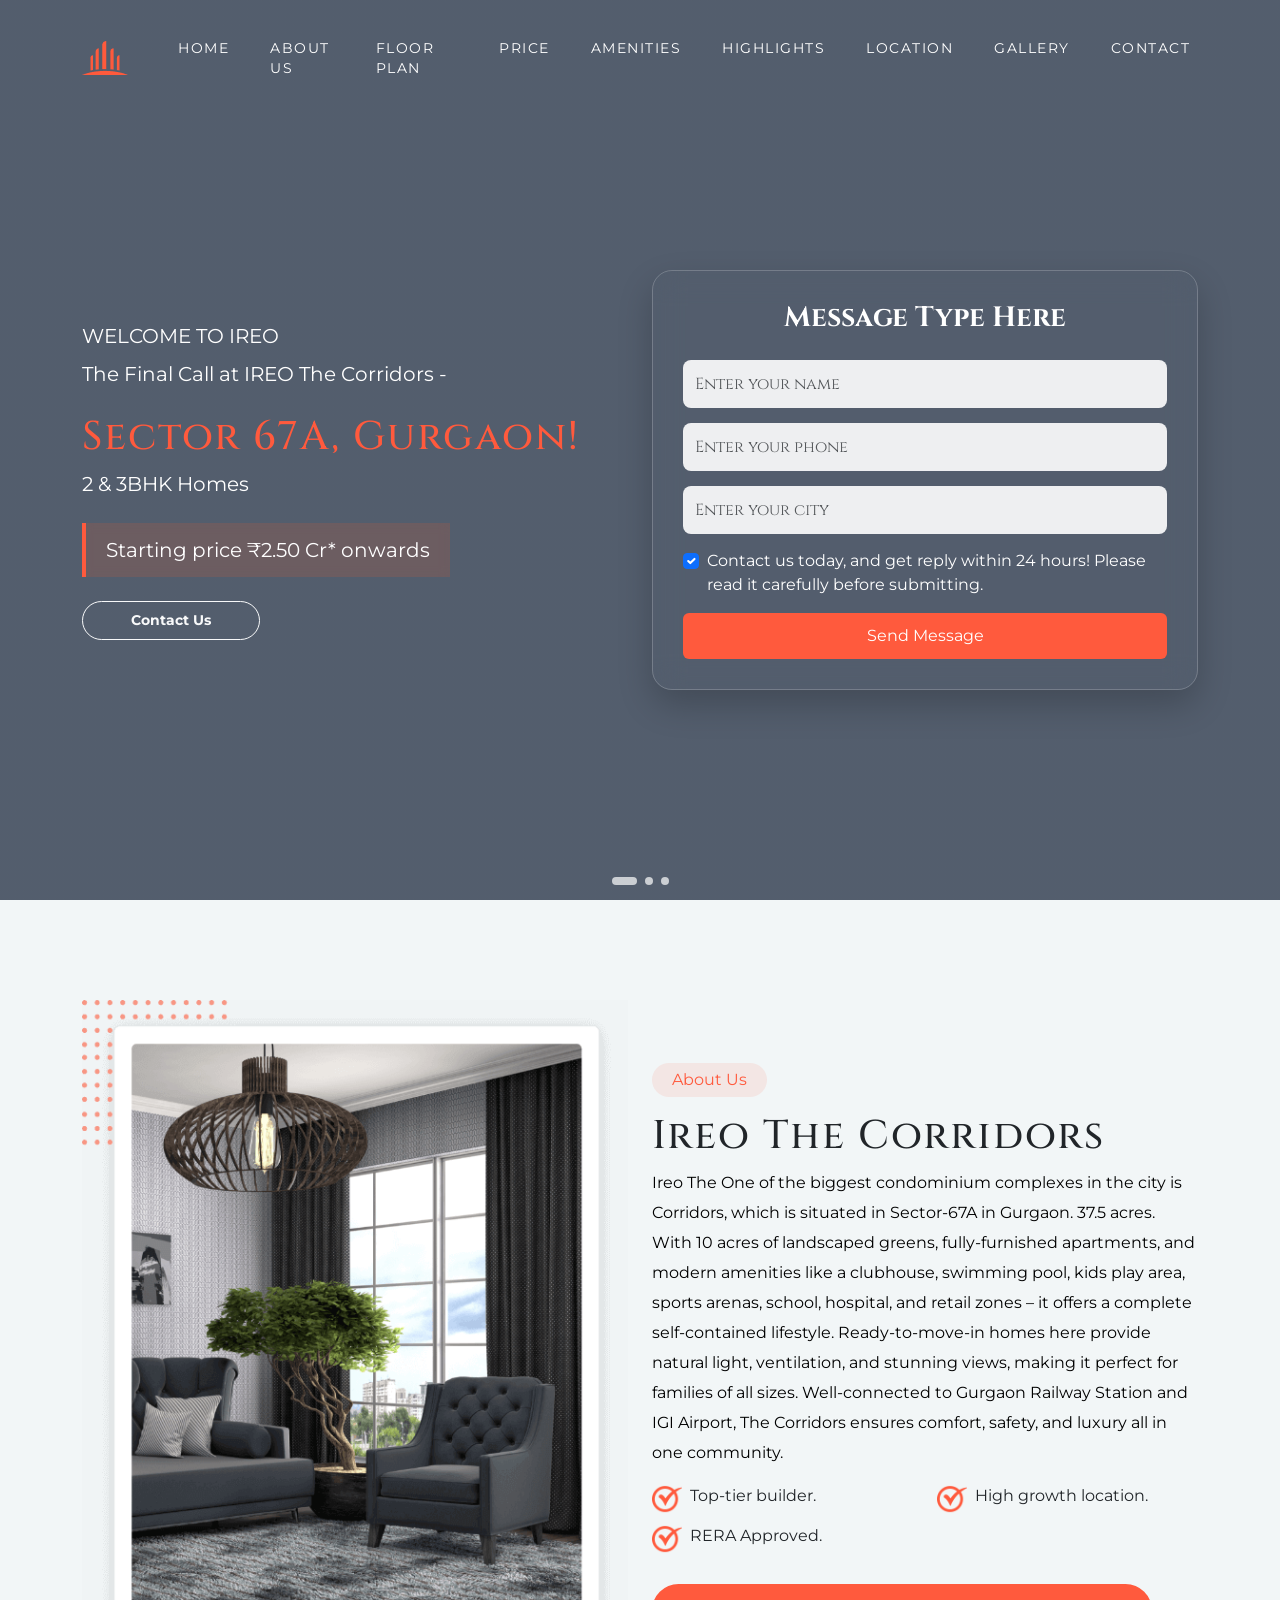
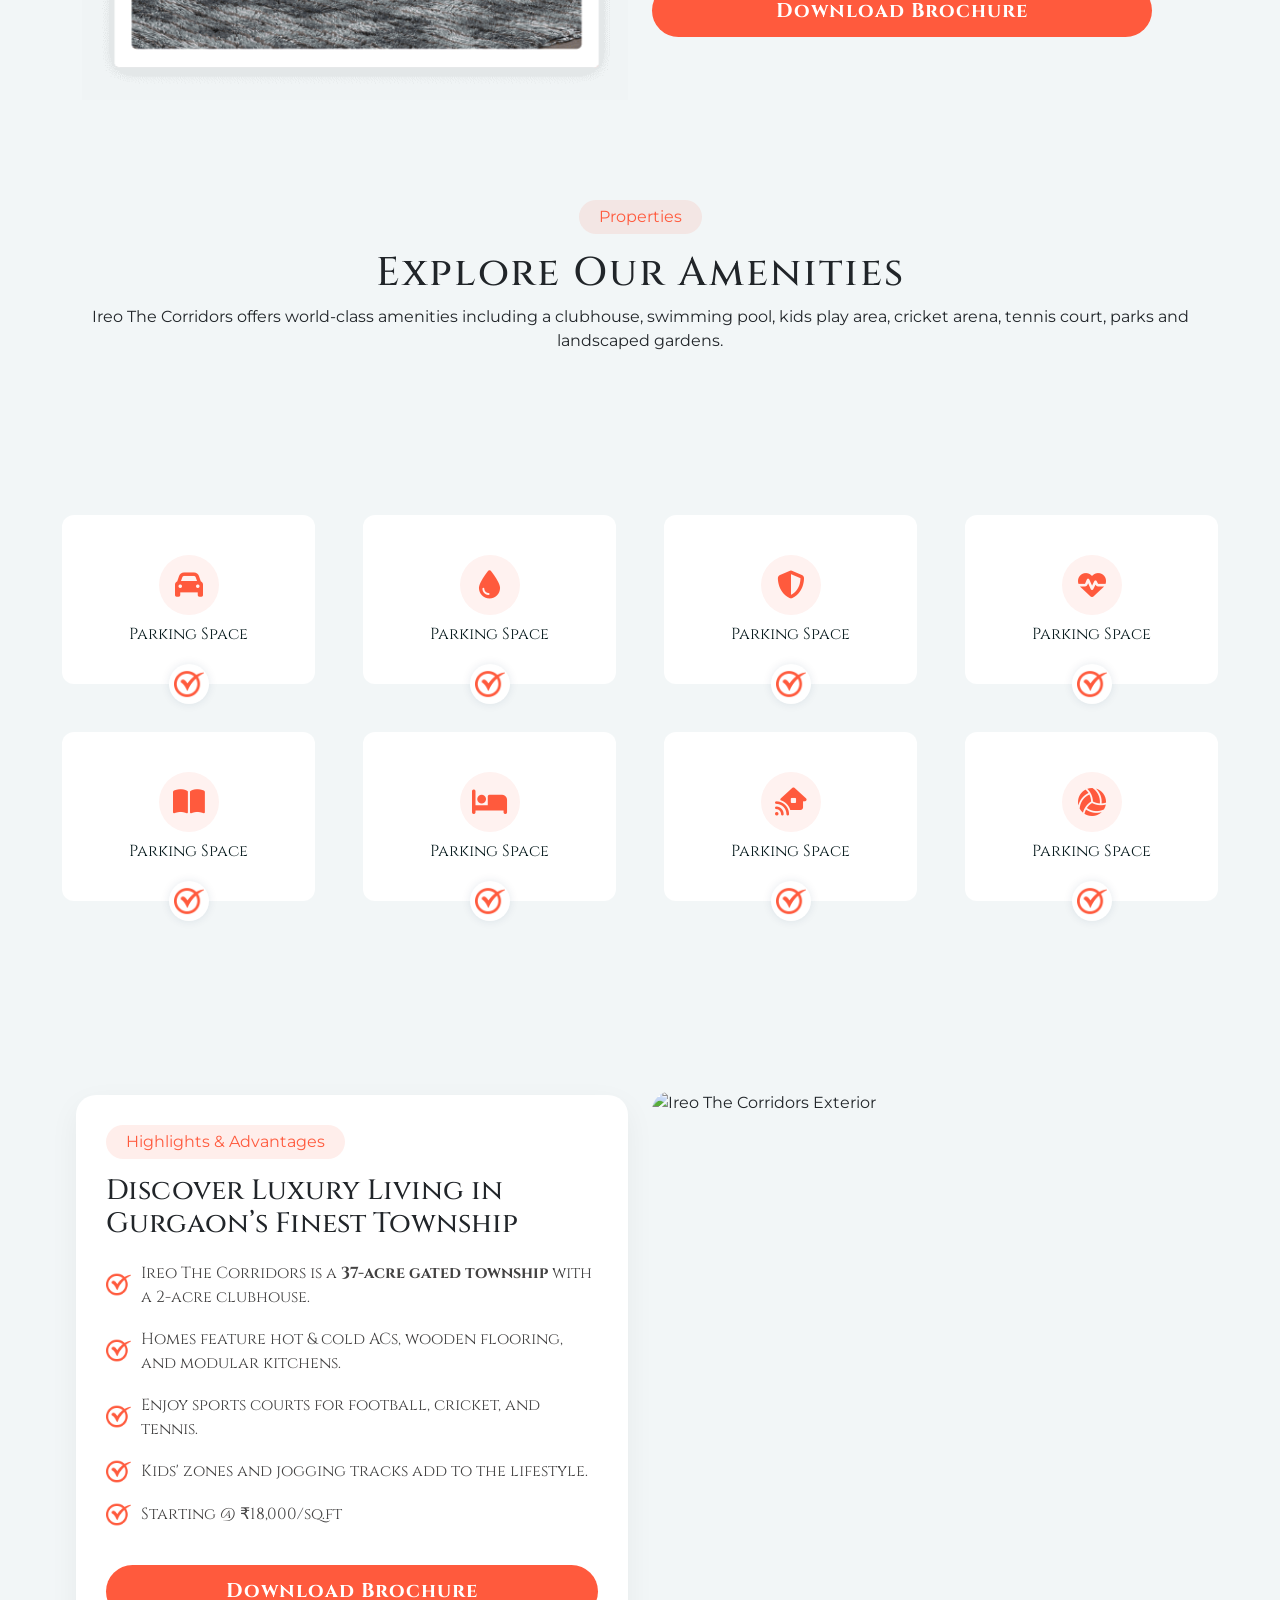
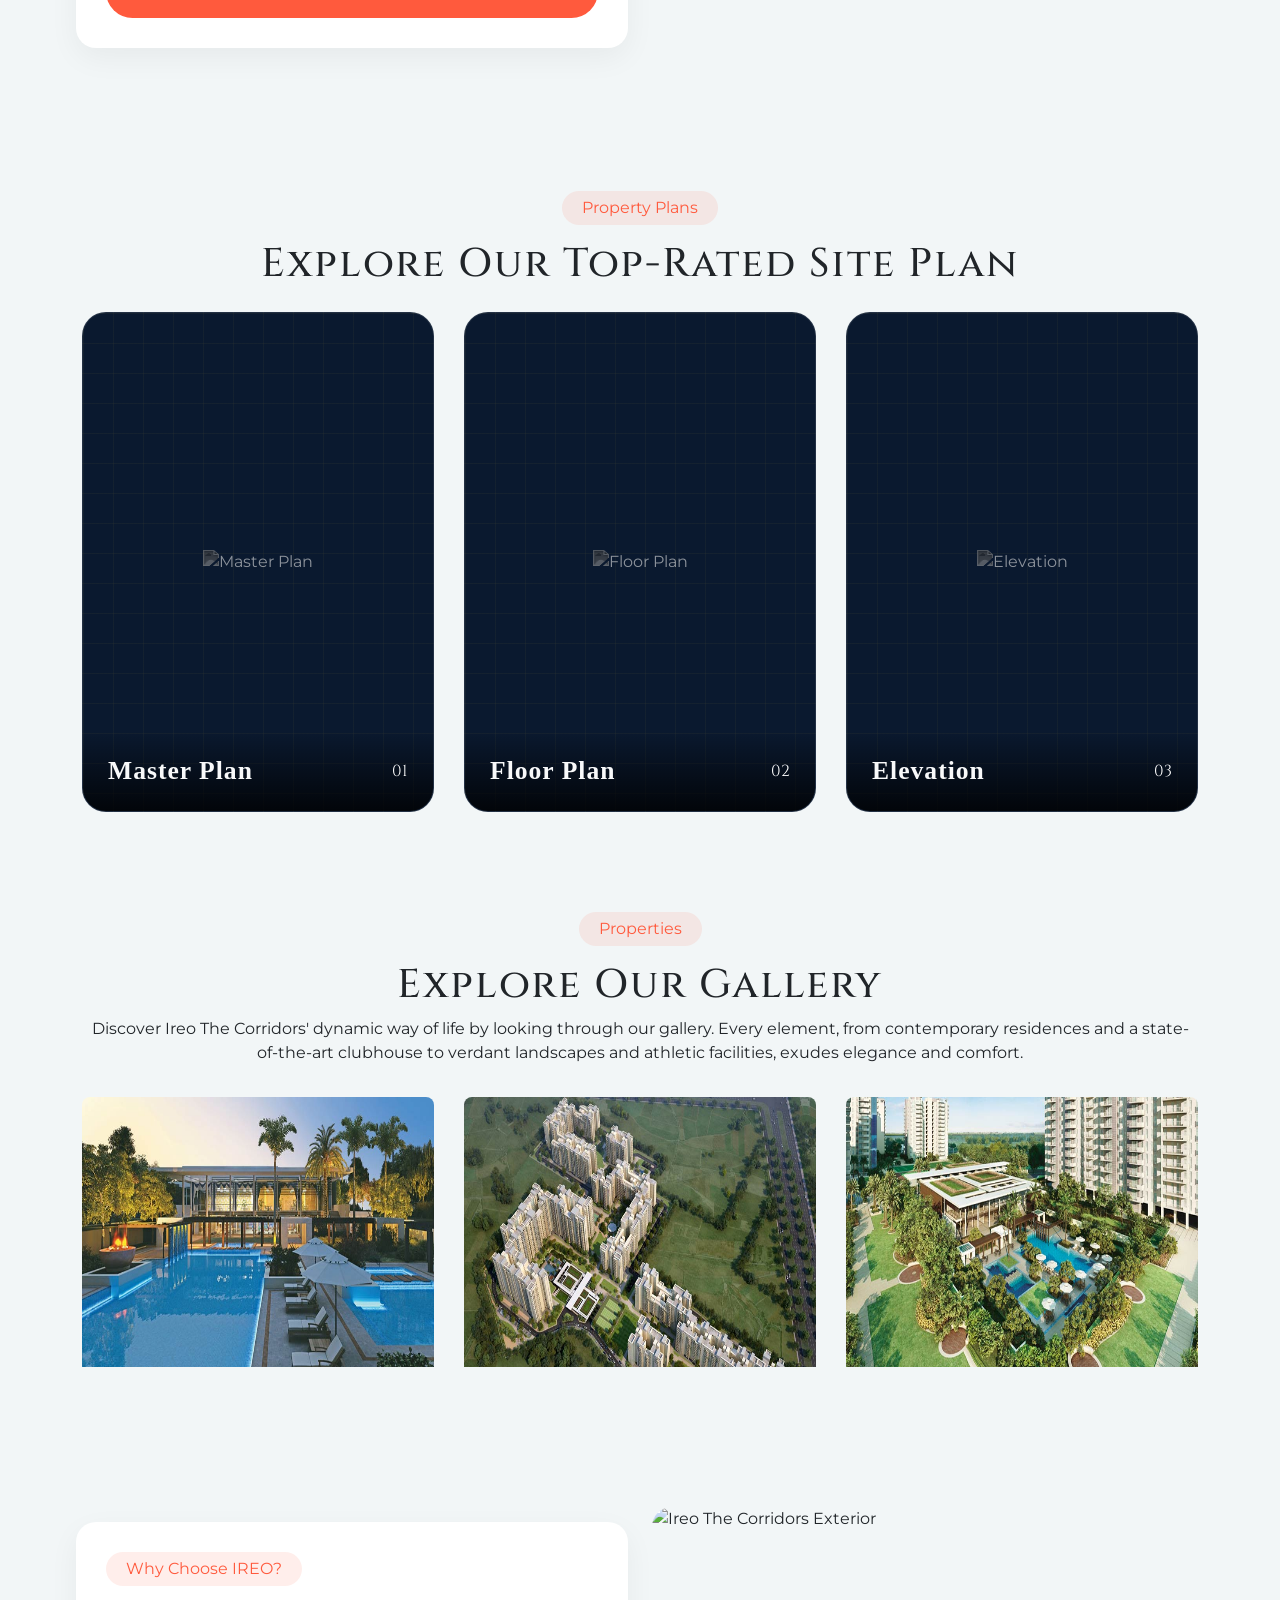
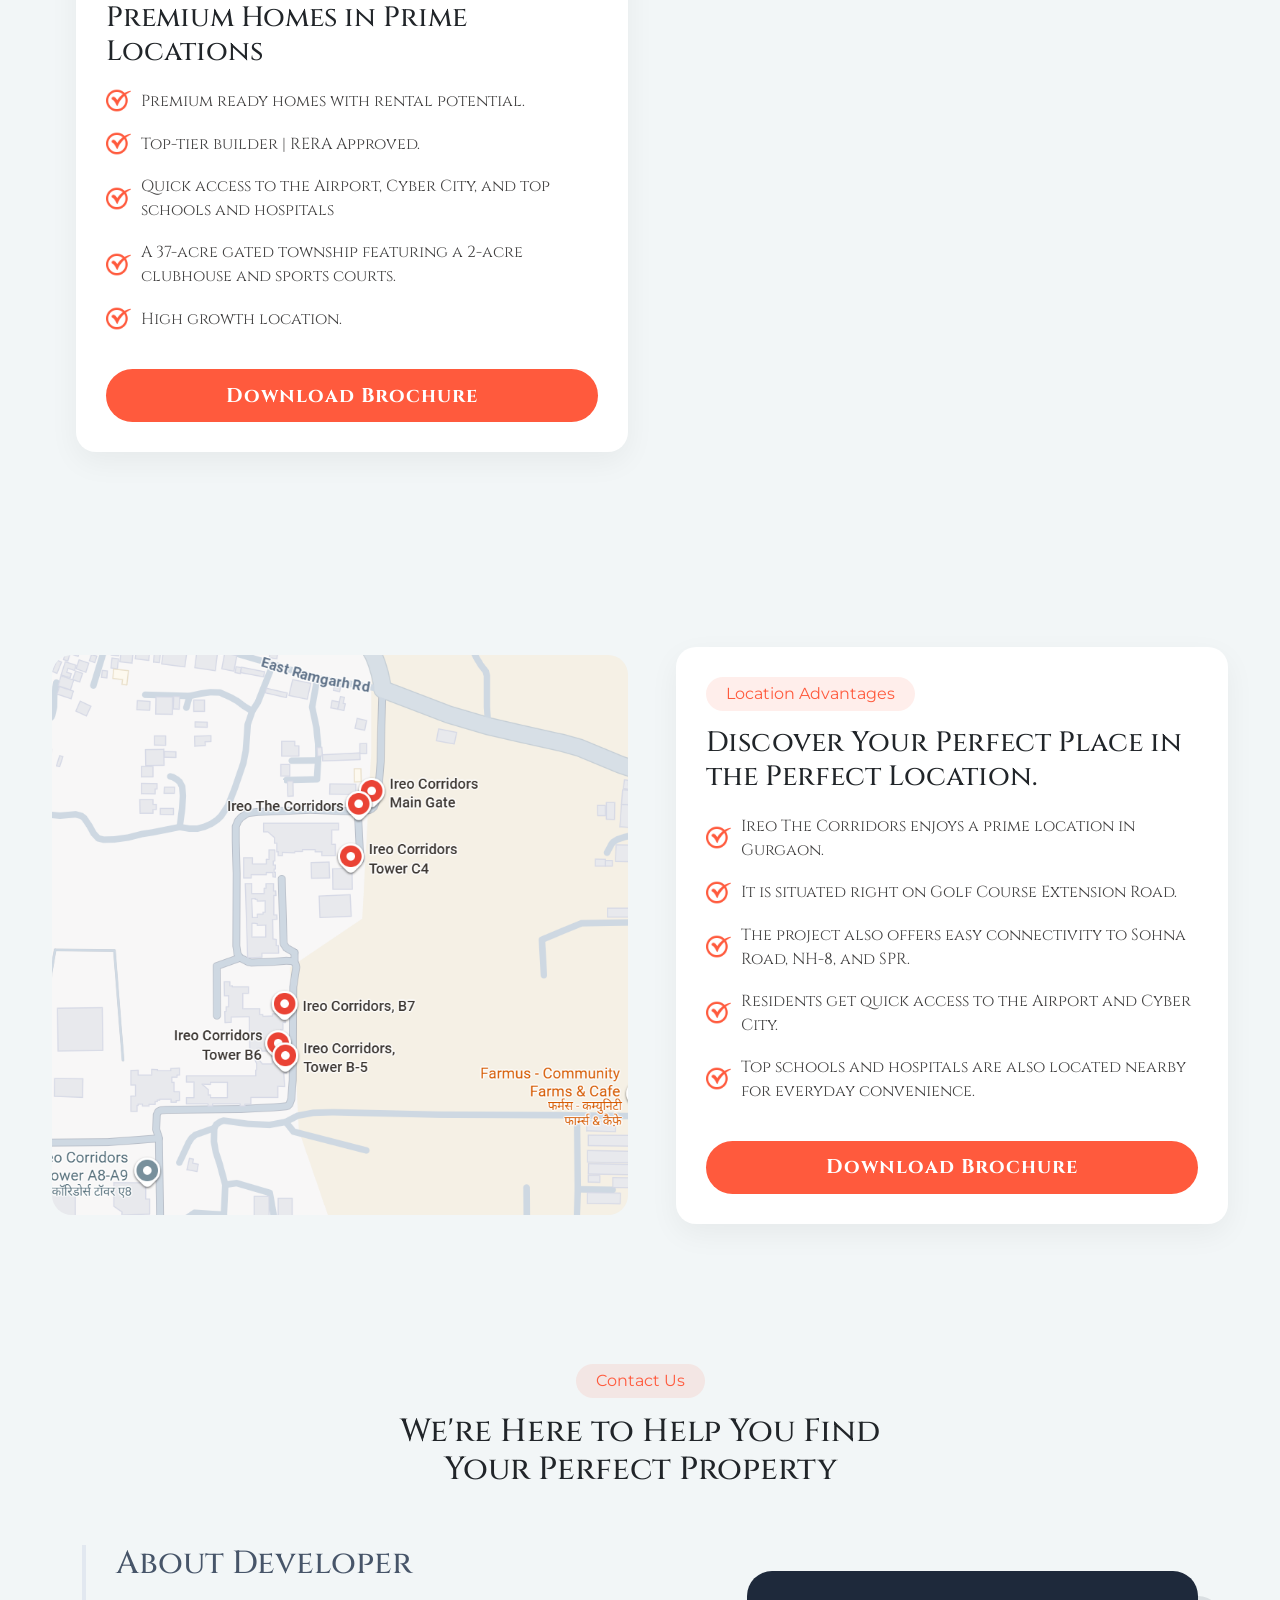
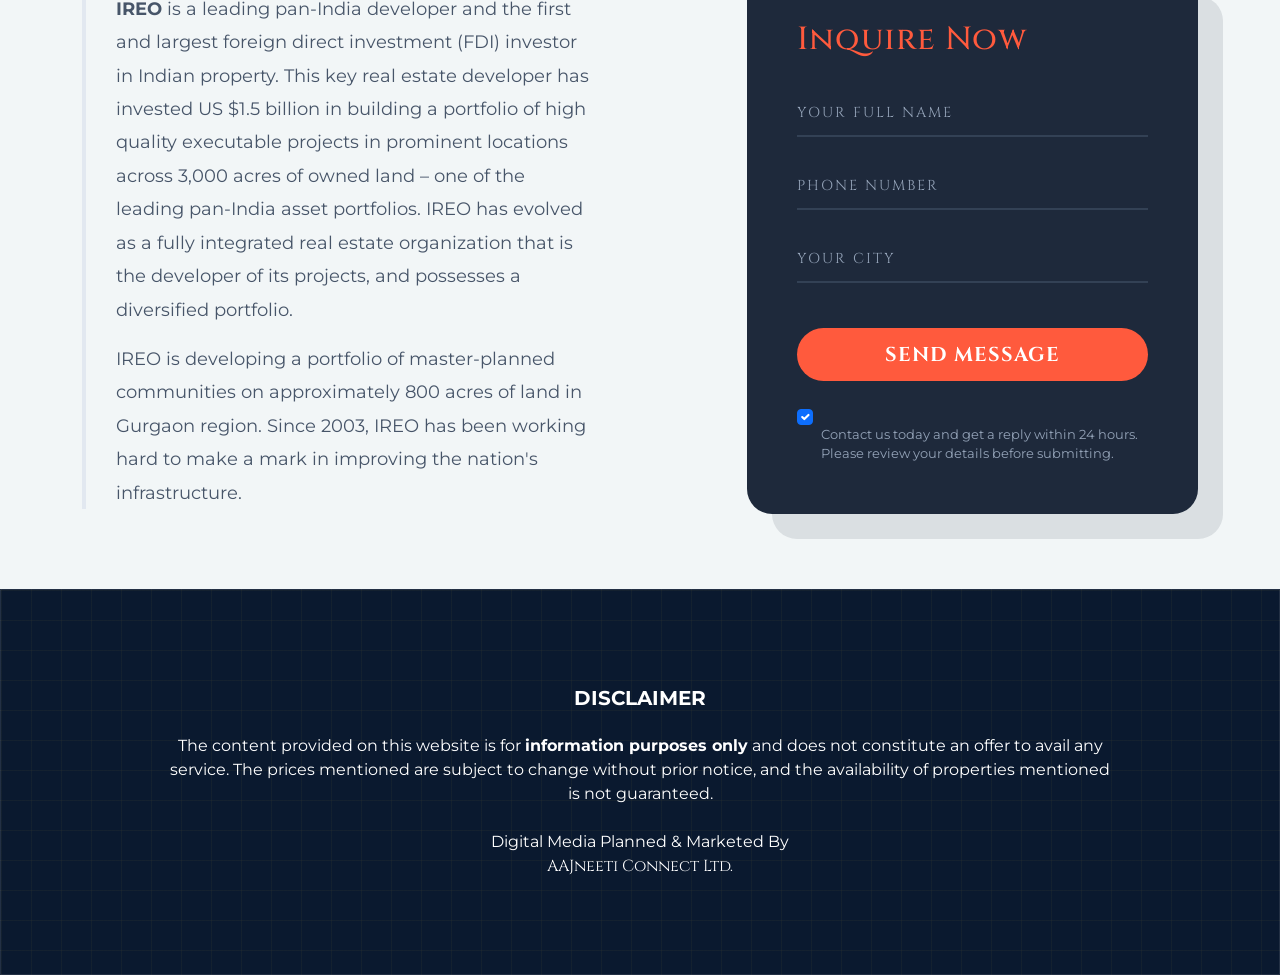
==== commit f05a6b74: "commit" ====
--- a/index.html
+++ b/index.html
@@ -4,13 +4,9 @@
 <head>
     <meta charset="UTF-8">
     <meta name="viewport" content="width=device-width, initial-scale=1.0">
-    <title>Interior Design Studio | Premium Hero</title>
-
-    <link rel="preconnect" href="https://fonts.googleapis.com">
-    <link rel="preconnect" href="https://fonts.gstatic.com" crossorigin>
-    <link
-        href="https://fonts.googleapis.com/css2?family=Nunito+Sans:wght@400;600;700&family=Poppins:wght@400;500;600;700&display=swap"
-        rel="stylesheet">
+    <title>IREO The Corridors- Sector 67A</title>
+
+  <link rel="shortcut icon" href="images/logo-light.png" type="image/x-icon">
     <link href="https://unpkg.com/aos@2.3.1/dist/aos.css" rel="stylesheet">
     <link rel="stylesheet" href="https://cdnjs.cloudflare.com/ajax/libs/font-awesome/6.4.0/css/all.min.css">
 
@@ -19,6 +15,8 @@
 
     <link rel="stylesheet" href="https://cdn.jsdelivr.net/npm/swiper@11/swiper-bundle.min.css" />
     <link rel="stylesheet" href="style.css">
+        <link href="https://fonts.googleapis.com/css2?family=Cinzel:wght@700&family=Montserrat:wght@300;400;700&display=swap" rel="stylesheet">
+
 
 </head>
 
@@ -32,15 +30,16 @@
             </button>
             <div class="collapse navbar-collapse" id="navbarNav">
                 <ul class="navbar-nav ms-auto">
-                    <li class="nav-item"><a class="nav-link" href="all.html">Home</a></li>
-                    <li class="nav-item"><a class="nav-link" href="#">About us</a></li>
-                    <li class="nav-item"><a class="nav-link" href="#">Floor Plan</a></li>
+                    <li class="nav-item"><a class="nav-link" href="index.html">Home</a></li>
+                    <li class="nav-item"><a class="nav-link" href="#About
+">About us</a></li>
+                    <li class="nav-item"><a class="nav-link" href="#Floorplan">Floor Plan</a></li>
                     <li class="nav-item"><a class="nav-link" href="#">Price</a></li>
-                    <li class="nav-item"><a class="nav-link" href="#">Amenities</a></li>
-                    <li class="nav-item"><a class="nav-link" href="#">Highlights</a></li>
-                    <li class="nav-item"><a class="nav-link" href="#">Location</a></li>
-                    <li class="nav-item"><a class="nav-link" href="#">Gallery</a></li>
-                    <li class="nav-item"><a class="nav-link" href="#">Contact
+                    <li class="nav-item"><a class="nav-link" href="#Amenities">Amenities</a></li>
+                    <li class="nav-item"><a class="nav-link" href="#Highlights">Highlights</a></li>
+                    <li class="nav-item"><a class="nav-link" href="#Location">Location</a></li>
+                    <li class="nav-item"><a class="nav-link" href="#Gallery">Gallery</a></li>
+                    <li class="nav-item"><a class="nav-link" href="#Contact">Contact
                         </a></li>
 
 
@@ -80,29 +79,29 @@
             <div class="container hero-content">
                 <div class="row gy-5 align-items-center ">
 
-                    <div class="col-lg-7" data-aos="fade-right" data-aos-duration="1200">
-                        <p class="h3 fw-light mb-4 text-start">WELCOME TO IREO
-
-
-                        <p class="h3 fw-light mb-4 text-start">The Final Call at IREO The Corridors -
+                    <div class="col-lg-6 content-hero">
+                        <p class="mb-2 text-start">WELCOME TO IREO
+
+
+                        <p class="mb-4 text-start">The Final Call at IREO The Corridors -
 
                         </p>
-                        <h1 class="display-4 fw-bold mb-2 text-uppercase text-start" style="color: hsl(9, 100%, 62%)">
+                        <h1 class="mb-2  text-start" style="color: hsl(9, 100%, 62%)">
                             Sector 67A, Gurgaon!</h1>
 
-                        <p class="h3 fw-light mb-4 text-start">2 & 3BHK Homes
-                        <p class="h3 fw-light mb-4 text-start price-tag">Starting price ₹2.50 Cr* onwards
-
-
-
-
-                        <div class="mt-4 d-flex flex-wrap gap-3 hero-btn">
+                        <p class="  mb-4 text-start">2 & 3BHK Homes
+                        <p class="  mb-4 text-start price-tag">Starting price ₹2.50 Cr* onwards
+
+
+
+
+                        <div class="d-flex flex-wrap gap-3 hero-btn">
                             <a href="tel:9112764534"
-                                class="btn btn-outline-light btn-lg px-5 py-3 fw-bold rounded-pill">Contact Us</a>
-                        </div>
-                    </div>
-
-                    <div class="col-lg-5" data-aos="zoom-in" data-aos-delay="300">
+                                class="btn btn-outline-light btn-sm px-5 py-2 fw-bold rounded-pill">Contact Us</a>
+                        </div>
+                    </div>
+
+                    <div class="col-lg-6" data-aos="zoom-in" data-aos-delay="300">
                         <div class="form-card">
                             <h3>Message Type Here</h3>
                             <form id="leadForm">
@@ -113,7 +112,7 @@
                                 <div class="form-check mb-3">
                                     <input class="form-check-input" type="checkbox" value="" id="flexCheckDefault"
                                         checked>
-                                    <label class="form-check-label" for="flexCheckDefault">
+                                    <label class="form-check-label" >
                                         Contact us today, and get reply within 24 hours! Please read it carefully before
                                         submitting.
                                     </label>
@@ -132,7 +131,7 @@
     </section>
 
     <!-- new  -->
-    <div class="container section-space">
+    <div class="container section-space" id="About">
         <div class="row">
             <div class="col-lg-6">
                 <div class="about-banner">
@@ -162,7 +161,7 @@
                                 <img src="images/checked.png" alt="">
                             </div>
 
-                            <p class="about-item-text ms-2">Exceptional Lifestyle</p>
+                            <p class="about-item-text ms-2">Top-tier builder.</p>
 
                         </div>
                         <div class="col-md-6 d-flex text-center">
@@ -170,7 +169,7 @@
                                 <img src="images/checked.png" alt="">
                             </div>
 
-                            <p class="about-item-text ms-2">Exceptional Lifestyle</p>
+                            <p class="about-item-text ms-2">High growth location.</p>
 
                         </div>
                         <div class="col-md-6 d-flex text-center">
@@ -178,7 +177,7 @@
                                 <img src="images/checked.png" alt="">
                             </div>
 
-                            <p class="about-item-text ms-2">Exceptional Lifestyle</p>
+                            <p class="about-item-text ms-2">RERA Approved.</p>
 
                         </div>
                     </div>
@@ -194,7 +193,7 @@
     <!-- new  -->
     <!-- Amenties section  -->
 
-    <div class="container  mb-5 pb-5 section-space">
+    <div class="container  mb-5 pb-5 section-space" id="Amenities">
         <div class="col-12 text-center">
             <p class="section-subtitlee">Properties</p>
             <h1 class="section-title">Explore Our Amenities</h1>
@@ -342,7 +341,7 @@
     <!-- highlight section  -->
 
 
-    <section class="luxury-section section-space">
+    <section class="luxury-section section-space" id="Highlights">
         <div class="container-fluid">
             <div class="row align-items-center">
 
@@ -400,7 +399,7 @@
 
 
     <!-- floor section  -->
-    <section class="floor-section section-space">
+    <section class="floor-section section-space" id="Floorplan">
         <div class="container">
             <div class="row text-center">
                 <div class="col-12 mb-3">
@@ -488,7 +487,7 @@
         </div>
     </section>
     <!-- end floor section  -->
-    <section class="floor-section section-space">
+    <section class="floor-section section-space" id="Gallery">
         <div class="container">
             <div class="row text-center">
                 <div class="col-12 mb-3">
@@ -559,7 +558,7 @@
     </section>
     <!-- highlight section  -->
 
-    <section class="luxury-section section-space">
+    <section class="luxury-section section-space" id="Location">
         <div class="container-fluid">
             <div class="row align-items-center">
 
@@ -679,7 +678,7 @@
     </section>
 
     <!-- new form section  -->
-    <main class="main-wrapper section-space">
+    <main class="main-wrapper section-space" id="Contact">
         
 
         <div class="container">
--- a/style.css
+++ b/style.css
@@ -34,7 +34,10 @@
 
 
 
-
+h1,h2,h3,input,span{
+         font-family: "Cinzel", serif !important;
+
+}
  *,
  *::before,
  *::after {
@@ -66,59 +69,31 @@
      cursor: pointer;
  }
 
- address {
-     font-style: normal;
- }
-
- ion-icon {
-     pointer-events: none;
- }
 
  html {
-     font-family: var(--ff-nunito-sans);
      scroll-behavior: smooth;
  }
 
  body {
      background: var(--cultured-2) !important;
      overflow-x: hidden;
- }
-
- ::-webkit-scrollbar {
-     width: 10px;
-     height: 8px;
- }
-
- ::-webkit-scrollbar-track {
-     background: var(--white);
- }
-
- ::-webkit-scrollbar-thumb {
-     background: var(--cadet);
-     border-left: 2px solid var(--white);
- }
-
-
- @import url('https://fonts.googleapis.com/css2?family=Alyamama:wght@300..900&family=Cinzel:wght@400..900&family=Lobster+Two:ital,wght@0,400;0,700;1,400;1,700&family=Quicksand:wght@300..700&family=Vollkorn:ital,wght@0,400..900;1,400..900&display=swap');
+                 font-family: 'Montserrat', sans-serif;
+
+ }
+
 
 
 
  body {
      margin: 0;
      background-color: #fff;
-     /* font-family: "Quicksand", sans-serif !important; */
-     /* font-family: "Lobster Two", sans-serif !important; */
-
-     /* font-family: "Alyamama", serif !important; */
-
-     font-family: "Cinzel", serif !important;
+    
 
 
  }
 
  h1,
  .navbar-brand {
-     /* font-family: 'Playfair Display', serif; */
      letter-spacing: 2px;
  }
 
@@ -143,12 +118,28 @@
 
 
  }
-
-
- .navbar-brand {
-     font-weight: 600;
-     color: var(--text-dark) !important;
- }
+  .navbar.scrolled .navbar-brand,
+ .navbar.scrolled .nav-link:hover {
+     color: var(--orange-soda) !important;
+     font-weight: 500;
+
+
+ }
+ @media (max-width: 991px) {
+    .banner-sectionn .content-hero p, h1 {
+        text-align: start !important;
+        padding-left: 10px;
+    }
+    .content-hero a{
+        display: none;
+    }
+    #navbarNav{
+        background-color: #fff;
+        color: #000;
+    }
+
+ }
+
 
  .nav-link {
      color: #fff !important;
@@ -157,13 +148,13 @@
      letter-spacing: 1.5px;
      margin-left: 25px;
      transition: 0.3s;
+     
  }
 
  .nav-link:hover {
-     color: var(--accent-brown) !important;
- }
-
- /* hero section css  */
+     color: var(--orange-soda) !important;
+ }
+
  :root {
      --transition-speed: 0.8s;
  }
@@ -216,7 +207,6 @@
      left: 0;
      width: 100%;
      height: 100%;
-     /* background: rgba(0, 0, 0, 0.4); */
      z-index: 1;
 
  }
@@ -239,7 +229,6 @@
      pointer-events: auto;
  }
 
- /* Amenities Styling */
  .banner-sectionn .amenities-list {
      list-style: none;
      padding: 0;
@@ -258,7 +247,6 @@
      align-items: center;
  }
 
- /* Form Styling */
  .banner-sectionn .form-card {
      background: var(--glass-bg);
      backdrop-filter: blur(15px);
@@ -322,7 +310,6 @@
 
 
 
- /* Responsive Breakpoints */
  @media (max-width: 991px) {
      .banner-sectionn {
          height: auto;
@@ -337,7 +324,6 @@
 
      .banner-sectionn .mySwiperban {
          position: fixed;
-         /* Keep background fixed while scrolling content on mobile */
      }
 
      .banner-sectionn .hero-content h1,
@@ -355,7 +341,6 @@
      }
  }
 
- /* Swiper Pagination Style */
  .banner-sectionn .swiper-pagination-bullet {
      background: #fff !important;
      opacity: 0.7;
@@ -367,7 +352,6 @@
      border-radius: 5px;
  }
 
- /* Content & Amenities */
  .hero-content {
      position: relative;
      z-index: 10;
@@ -392,14 +376,13 @@
      align-items: center;
  }
 
- /* Right Form Styling */
  .form-card {
      background: var(--green-color);
      padding: 35px;
      border-radius: 15px 50px;
      border: 1px solid rgba(255, 255, 255, 0.15);
      box-shadow: 0 20px 40px rgba(0, 0, 0, 0.5);
-     max-width: 420px;
+     max-width: 600px;
      margin: 0 auto;
  }
 
@@ -452,7 +435,6 @@
      transform: translateY(-2px);
  }
 
- /* Responsiveness Fine-Tuning */
  @media (max-width: 991px) {
      .hero-section {
          text-align: center;
@@ -478,14 +460,16 @@
 
  /* css start  */
  .price-tag {
-     font-size: 1.5rem;
-     color: var(--orange-soda);
-     background: rgba(255, 255, 255, 0.1);
-     display: inline-block;
-     padding: 5px 15px;
-     border-radius: 5px;
-     font-weight: bold;
-     /* margin-top: 15px; */
+      background: rgba(255, 87, 34, 0.15);
+            border-left: 4px solid var(--orange-soda);
+            padding: 12px 20px;
+            display: inline-block;
+            backdrop-filter: blur(5px);
+            font-size: 16px;
+ }
+ .content-hero p{
+    font-size: 20px;
+
  }
 
  .section-al {
@@ -549,11 +533,11 @@
  }
 
  .about-item-text {
-     font-size: 20px;
+     font-size: 16px;
  }
 
  .about-item-icon img {
-     width: 35px;
+     width: 30px;
  }
 
  .custom-btn {
@@ -645,9 +629,9 @@
  }
 
  .about-text {
-     color: #a39f9f;
-     line-height: 28px;
-     font-size: 20px;
+     color: #000000;
+     line-height:30px;
+     font-size: 16px;
  }
 
  /* Amenties css  */
@@ -738,7 +722,7 @@
 
  /* highlight css          */
  .luxury-section .highlight-list img {
-     width: 30px;
+     width: 25px;
      margin-right: 10px;
 
  }
@@ -804,7 +788,8 @@
  }
 
  .luxury-section .feature-item span {
-     font-size: 20px;
+     font-size: 16px;
+     color: #434242;
  }
 
  .luxury-section .feature-item:hover {
